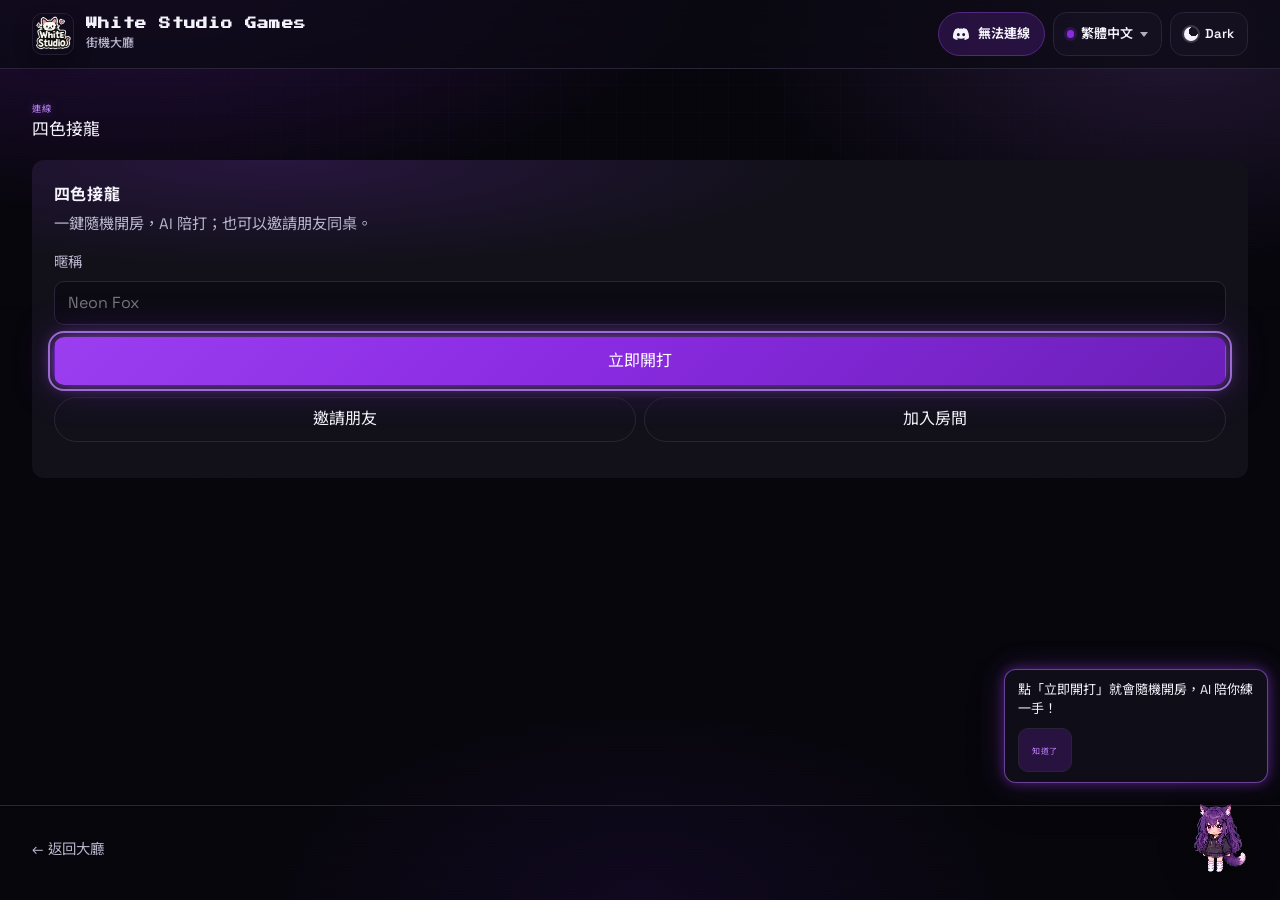
==== games/color-chain/index.html @ e2126a8b "Hide Color Chain table UI until a mode is chosen. Keep the entry screen to lobby controls only so ta" ====
<!DOCTYPE html>
<html lang="zh-Hant">
  <head>
    <meta charset="utf-8" />
    <script>
      (function normalizeHost() {
        try {
          var host = location.hostname;
          if (!host || host.charAt(host.length - 1) !== ".") return;
          var url = new URL(location.href);
          url.hostname = host.replace(/\.+$/, "");
          if (url.hostname) location.replace(url.toString());
        } catch (_) {}
      })();
    </script>
    <meta name="viewport" content="width=device-width, initial-scale=1, viewport-fit=cover" />
    <meta name="color-scheme" content="dark light" />
    <meta name="ws-api-origin" content="https://api.white-studio.org" />
    <meta
      name="description"
      content="Realtime four-color chain card battles. Challenge +4s, call last card, climb the board — White Studio Games."
    />
    <link rel="canonical" href="https://games.white-studio.org/games/color-chain/" />
    <meta property="og:type" content="website" />
    <meta property="og:site_name" content="White Studio Games" />
    <meta property="og:url" content="https://games.white-studio.org/games/color-chain/" />
    <meta property="og:title" content="四色接龍 · Color Chain · White Studio Games" />
    <meta
      property="og:description"
      content="Realtime four-color chain card battles. Challenge +4s, call last card, climb the board."
    />
    <meta property="og:image" content="https://games.white-studio.org/assets/images/og/color-chain.png" />
    <meta property="og:image:width" content="1200" />
    <meta property="og:image:height" content="630" />
    <meta property="og:image:alt" content="四色接龍 · White Studio Games" />
    <meta name="twitter:card" content="summary_large_image" />
    <meta name="twitter:title" content="四色接龍 · Color Chain · White Studio Games" />
    <meta
      name="twitter:description"
      content="Realtime four-color chain card battles. Challenge +4s, call last card, climb the board."
    />
    <meta name="twitter:image" content="https://games.white-studio.org/assets/images/og/color-chain.png" />
    <title data-i18n="meta.title_color_chain">Color Chain · White Studio Games</title>
    <link rel="icon" type="image/png" href="/assets/images/games/color-chain/icon.png" />
    <link rel="apple-touch-icon" href="/assets/images/games/color-chain/icon.png" />
    <script src="/assets/js/theme-boot.js"></script>
    <link rel="stylesheet" href="/assets/css/ws-shared.css?v=20260802f" />
    <link rel="stylesheet" href="/assets/css/games-chrome.css?v=20260802f" />
    <link rel="stylesheet" href="./game.css?v=20260802i" />
  </head>
  <body class="games-page color-chain-page">
    <header class="ws-site-header">
      <div class="ws-site-header__inner">
        <a class="ws-brand" href="/" data-i18n-attr="aria-label:brand.home_aria">
          <img
            class="ws-brand__mark"
            src="/assets/images/white-studio-logo.png"
            alt=""
            aria-hidden="true"
          />
          <span class="ws-brand__text">
            <p class="ws-brand__title" data-i18n="brand.title">White Studio Games</p>
            <p class="ws-brand__sub" data-i18n="brand.sub">Arcade floor</p>
          </span>
        </a>
        <div class="ws-site-header__actions" data-ws-header-actions></div>
      </div>
    </header>

    <main class="ws-container ws-section ws-game-shell arcade-cabinet-shell">
      <div class="arcade-play-bar" aria-live="polite">
        <button type="button" class="ws-button ws-button--ghost" id="back-button" data-i18n="color_chain.back">
          Back to floor
        </button>
        <div class="arcade-play-bar__actions">
          <span class="arcade-hud__stat">
            <span data-i18n="color_chain.score">Score</span>
            <strong id="live-score">0</strong>
          </span>
        </div>
      </div>

      <div class="ws-game-hud arcade-hud arcade-hud__meta">
        <div>
          <p class="ws-card__eyebrow" data-i18n="color_chain.eyebrow">Arcade</p>
          <h1 class="ws-section__title arcade-hud__title" data-i18n="color_chain.title">Color Chain</h1>
        </div>
      </div>

      <section id="cc-lobby" class="cc-lobby">
        <div class="cc-panel" id="cc-setup">
          <h2 data-i18n="color_chain.lobby_title">Play Color Chain</h2>
          <p class="cc-lobby-lede" data-i18n="color_chain.lobby_lede">
            One tap starts a random room with AI. Invite friends anytime.
          </p>
          <div class="cc-form-row">
            <div class="ws-field">
              <label for="player-name" data-i18n="color_chain.nickname">Nickname</label>
              <input
                class="ws-input"
                id="player-name"
                maxlength="24"
                autocomplete="nickname"
                data-i18n-attr="placeholder:color_chain.nickname_ph"
                placeholder="Neon Fox"
              />
            </div>
          </div>
          <div class="cc-cta-stack">
            <button
              type="button"
              class="ws-button ws-button--primary cc-cta-primary"
              id="cc-quick-play"
              data-i18n="color_chain.quick_play"
            >
              Quick play
            </button>
            <div class="cc-cta-row">
              <button type="button" class="ws-button ws-button--ghost" id="cc-invite" data-i18n="color_chain.invite">
                Invite friends
              </button>
              <button type="button" class="ws-button ws-button--ghost" id="cc-show-join" data-i18n="color_chain.show_join">
                Join room
              </button>
            </div>
          </div>

          <div id="cc-secondary" class="cc-secondary" hidden>
            <div id="cc-invite-fields" hidden>
              <p class="cc-secondary-title" data-i18n="color_chain.invite_settings">Invite settings</p>
              <div class="cc-form-row">
                <div class="ws-field">
                  <label for="cc-max-players" data-i18n="color_chain.max_players">Players</label>
                  <select class="ws-input" id="cc-max-players">
                    <option value="2">2</option>
                    <option value="3">3</option>
                    <option value="4">4</option>
                  </select>
                </div>
              </div>
              <label class="cc-check">
                <input type="checkbox" id="cc-fill-bots" />
                <span data-i18n="color_chain.fill_bots">Fill empty seats with AI</span>
              </label>
              <button
                type="button"
                class="ws-button ws-button--primary cc-cta-primary"
                id="cc-invite-create"
                data-i18n="color_chain.invite_create"
              >
                Create room
              </button>
            </div>
            <div id="cc-join-fields" hidden>
              <div class="cc-form-row">
                <div class="ws-field">
                  <label for="cc-code" data-i18n="color_chain.room_code">Room code</label>
                  <input class="ws-input" id="cc-code" maxlength="8" autocomplete="off" placeholder="ABCD12" />
                </div>
                <button type="button" class="ws-button ws-button--primary" id="cc-join" data-i18n="color_chain.join">
                  Join
                </button>
              </div>
            </div>
          </div>
          <p class="ws-status" id="cc-lobby-status"></p>
        </div>

        <div class="cc-panel" id="cc-waiting" hidden>
          <p class="cc-room-label" data-i18n="color_chain.waiting_title">Room</p>
          <p class="cc-room-code-display" id="cc-room-code" aria-live="polite"></p>
          <ul class="cc-seat-list" id="cc-seat-list"></ul>
          <p class="cc-share" id="cc-share"></p>
          <div class="cc-cta-row" id="cc-host-controls">
            <button type="button" class="ws-button ws-button--ghost" id="cc-copy-link" data-i18n="color_chain.copy_link">
              Copy link
            </button>
            <button type="button" class="ws-button ws-button--primary" id="cc-start" data-i18n="color_chain.start">
              Start match
            </button>
          </div>
        </div>
      </section>

      <div class="cc-table" id="cc-table" hidden data-skin="default">
        <div class="cc-table__top">
          <span class="cc-status" id="cc-status" data-i18n="color_chain.status_wait">Waiting…</span>
        </div>
        <div class="cc-opponents" id="cc-opponents"></div>
        <div class="cc-center">
          <div class="cc-pile" id="cc-draw-pile">
            <div class="cc-card cc-card--back"></div>
            <div class="cc-draw-count" id="cc-draw-count">Deck · 0</div>
          </div>
          <div class="cc-discard-wrap">
            <div class="cc-color-ring" id="cc-color-ring"></div>
            <div class="cc-pile" id="cc-discard"></div>
          </div>
        </div>
        <div class="cc-table-msg" id="cc-table-msg"></div>
        <div class="cc-fx-toast" id="cc-fx-toast" aria-live="polite" hidden></div>
        <div class="cc-hand cc-hand--me" id="cc-my-hand"></div>
        <div class="cc-fx-layer" id="cc-fx-layer" aria-hidden="true"></div>
      </div>

      <div class="cc-controls" id="cc-controls" hidden>
        <button type="button" class="ws-button ws-button--ghost" id="cc-draw-btn" data-i18n="color_chain.draw">
          Draw
        </button>
        <button type="button" class="ws-button ws-button--primary" id="cc-last-btn" hidden data-i18n="color_chain.call_last">
          Last card!
        </button>
        <button type="button" class="ws-button ws-button--ghost" id="cc-catch-btn" hidden data-i18n="color_chain.catch">
          Catch miss!
        </button>
        <button type="button" class="ws-button ws-button--primary" id="cc-challenge-btn" hidden data-i18n="color_chain.challenge">
          Challenge +4
        </button>
      </div>

      <section class="snake-result-sheet" id="result-sheet" hidden>
        <h2 data-i18n="color_chain.result_title">Match complete</h2>
        <p id="result-body"></p>
        <form class="score-form" id="score-form">
          <div class="ws-field">
            <label for="player-name-score" data-i18n="color_chain.nickname">Nickname</label>
            <input
              class="ws-input"
              id="player-name-score"
              name="playerName"
              maxlength="24"
              minlength="2"
              required
              autocomplete="nickname"
              data-i18n-attr="placeholder:color_chain.nickname_ph"
              placeholder="Neon Fox"
            />
          </div>
          <button type="submit" class="ws-button ws-button--primary">
            <span data-i18n="color_chain.submit">Submit</span>
            <span id="submit-score-value">0</span>
          </button>
        </form>
        <p class="ws-status" id="board-status" data-i18n="color_chain.loading">Loading…</p>
        <div class="snake-result-sheet__actions">
          <button type="button" class="ws-button ws-button--primary" id="again-button" data-i18n="color_chain.again">
            New room
          </button>
          <button type="button" class="ws-button ws-button--ghost" id="view-board-button" data-i18n="color_chain.view_board">
            View board
          </button>
        </div>
      </section>

      <section class="leaderboard-panel arcade-board" id="cc-leaderboard" aria-labelledby="board-title" hidden>
        <div class="leaderboard-panel__head">
          <h2 id="board-title" data-i18n="color_chain.board_title">High scores</h2>
          <button type="button" class="ws-button ws-button--ghost" id="refresh-board" data-i18n="color_chain.refresh">
            Refresh
          </button>
        </div>
        <div id="leaderboard-root"></div>
      </section>
    </main>

    <div class="cc-modal" id="cc-color-modal" role="dialog" aria-modal="true">
      <div class="cc-modal__card">
        <h3 data-i18n="color_chain.pick_color">Pick a color</h3>
        <div class="cc-color-grid">
          <button type="button" class="cc-swatch" data-color="red" aria-label="red"></button>
          <button type="button" class="cc-swatch" data-color="yellow" aria-label="yellow"></button>
          <button type="button" class="cc-swatch" data-color="green" aria-label="green"></button>
          <button type="button" class="cc-swatch" data-color="blue" aria-label="blue"></button>
        </div>
      </div>
    </div>

    <div class="cc-modal" id="cc-reveal-modal" role="dialog" aria-modal="true">
      <div class="cc-modal__card">
        <h3 data-i18n="color_chain.reveal_title">Hand reveal</h3>
        <div class="cc-reveal-hand" id="cc-reveal-hand"></div>
        <p id="cc-reveal-result"></p>
        <button type="button" class="ws-button ws-button--primary" id="cc-reveal-close" data-i18n="color_chain.reveal_ok">
          Continue
        </button>
      </div>
    </div>

    <footer class="ws-site-footer">
      <div class="ws-container ws-site-footer__inner">
        <a href="/" data-i18n="color_chain.footer_back">← Back to floor</a>
      </div>
    </footer>

    <script src="/assets/js/i18n.js?v=20260802h"></script>
    <script src="/assets/js/games-auth.js"></script>
    <script src="/assets/js/games-api.js"></script>
    <script src="/assets/js/site-chrome.js?v=20260802f"></script>
    <script src="/assets/js/leaderboard-ui.js?v=20260802f"></script>
    <script src="/assets/js/naru-pet.js?v=20260802f"></script>
    <script src="./net.js?v=20260802f"></script>
    <script src="./render.js?v=20260802h"></script>
    <script src="./lobby.js?v=20260802f"></script>
    <script src="./game.js?v=20260802h"></script>
    <script>
      (async function boot() {
        var nick = document.getElementById("player-name");
        var nickScore = document.getElementById("player-name-score");
        await WhiteStudioGames.bootChrome({ nicknameInput: nick });
        if (nick && nickScore) {
          nickScore.value = nick.value;
          nick.addEventListener("change", function () {
            nickScore.value = nick.value;
          });
        }
        WhiteStudioLeaderboard.mountLeaderboard({
          api: WhiteStudioGames.createGamesApi(),
          gameId: "color-chain",
          boardRoot: document.getElementById("leaderboard-root"),
          statusEl: document.getElementById("board-status"),
          form: document.getElementById("score-form"),
          nameInput: nickScore,
          scoreValueEl: document.getElementById("submit-score-value"),
          refreshButton: document.getElementById("refresh-board"),
          limit: 20
        });
        var viewBoard = document.getElementById("view-board-button");
        if (viewBoard) {
          viewBoard.addEventListener("click", function () {
            document.body.classList.remove("is-cc-playing");
            document.getElementById("cc-leaderboard").hidden = false;
            document.getElementById("board-title").scrollIntoView({ behavior: "smooth" });
          });
        }
        if (window.WhiteStudioNaru) {
          WhiteStudioNaru.mount({ tips: false });
        }
        if (window.ColorChainGame && ColorChainGame.startGuide) {
          ColorChainGame.startGuide();
        }
      })();
    </script>
  </body>
</html>
---- assets/css/ws-shared.css ----
/**
 * White Studio shared design tokens + primitives
 * Cross-site CSS for Games (primary consumer). Tools / main site may migrate later.
 *
 * Runtime theme: html[data-theme="dark"|"light"]
 * Prefer --ws-* tokens. Tools-style aliases (--accent, --bg, --panel, --text, --muted, --border)
 * are provided for prompt / legacy compatibility.
 */

@import url("https://fonts.googleapis.com/css2?family=Noto+Sans+TC:wght@400;500;600;700&family=Press+Start+2P&family=Space+Grotesk:wght@400;500;600;700&display=swap");

/* Zpix (最像素) v3.1.11 — CJK pixel fallback for --ws-font-display.
   Source: https://github.com/SolidZORO/zpix-pixel-font
   Personal/education free; commercial product requires paid license. Do not convert/subset. */
@font-face {
  font-family: "Zpix";
  src: url("/assets/fonts/zpix.ttf") format("truetype");
  font-weight: 400;
  font-style: normal;
  font-display: swap;
}

:root,
html[data-theme="dark"] {
  color-scheme: dark;

  --ws-bg-page: #07060c;
  --ws-bg-shell: #100e18;
  --ws-bg-surface: #14121c;
  --ws-bg-surface-raised: #1b1826;
  --ws-bg-surface-muted: rgba(180, 109, 255, 0.06);
  --ws-bg-card: rgba(18, 14, 28, 0.92);
  --ws-bg-card-hover: rgba(28, 20, 42, 0.96);
  --ws-bg-input: rgba(12, 10, 18, 0.9);
  --ws-bg-button: rgba(22, 18, 34, 0.92);
  --ws-bg: var(--ws-bg-page);
  --ws-bg-elev: #12101a;
  --ws-panel: var(--ws-bg-surface);
  --ws-panel-soft: #1a1624;

  --ws-text-primary: #f4f3fb;
  --ws-text-secondary: #e5e7eb;
  --ws-text-muted: #b9b6ce;
  --ws-text-disabled: #7d8490;
  --ws-text-inverse: #ffffff;

  --ws-border-subtle: #2a2438;
  --ws-border-strong: rgba(180, 109, 255, 0.55);
  --ws-border-focus: rgba(207, 178, 255, 0.55);

  --ws-accent: #8a2be2;
  --ws-accent-hover: #9b3ef0;
  --ws-accent-2: #c084ff;
  --ws-accent-soft: rgba(138, 43, 226, 0.2);
  --ws-accent-text: #f0e7ff;

  --ws-neon-glow: 0 0 12px rgba(138, 43, 226, 0.45), 0 0 28px rgba(180, 109, 255, 0.22);
  --ws-neon-glow-strong: 0 0 16px rgba(180, 109, 255, 0.55), 0 0 40px rgba(138, 43, 226, 0.35);

  --ws-success: #3bd28f;
  --ws-danger: #ff6b7a;
  --ws-warning: #f59e0b;

  --ws-shadow-soft: 0 12px 30px rgba(0, 0, 0, 0.28);
  --ws-shadow-sm: 0 8px 18px rgba(0, 0, 0, 0.3);
  --ws-shadow-md: 0 14px 34px rgba(0, 0, 0, 0.38);
  --ws-shadow-card: 0 18px 45px rgba(0, 0, 0, 0.34), var(--ws-neon-glow);
  --ws-shadow-lg: 0 24px 60px rgba(0, 0, 0, 0.5);
  --ws-shadow-button: 0 0 18px rgba(138, 43, 226, 0.42);

  --ws-glass-bg: rgba(12, 10, 20, 0.78);
  --ws-glass-border: rgba(138, 43, 226, 0.28);
  --ws-glass-highlight: rgba(255, 255, 255, 0.08);

  --button-gradient: linear-gradient(135deg, #9b3ef0, #8a2be2 45%, #6b1fb8);
}

html[data-theme="light"] {
  color-scheme: light;

  /* Brighter arcade lightbox — still purple-led, not flat SaaS white */
  --ws-bg-page: #efe8fb;
  --ws-bg-shell: #f7f2ff;
  --ws-bg-surface: #ffffff;
  --ws-bg-surface-raised: #f9f5ff;
  --ws-bg-surface-muted: rgba(124, 58, 237, 0.08);
  --ws-bg-card: rgba(255, 255, 255, 0.94);
  --ws-bg-card-hover: #ffffff;
  --ws-bg-input: #ffffff;
  --ws-bg-button: #ffffff;
  --ws-bg: var(--ws-bg-page);
  --ws-bg-elev: #e8def8;
  --ws-panel: var(--ws-bg-surface);
  --ws-panel-soft: #f3ecff;

  --ws-text-primary: #161827;
  --ws-text-secondary: #3f4254;
  --ws-text-muted: #6f7285;
  --ws-text-disabled: #9ca3af;
  --ws-text-inverse: #ffffff;

  --ws-border-subtle: rgba(91, 33, 182, 0.16);
  --ws-border-strong: rgba(124, 58, 237, 0.42);
  --ws-border-focus: rgba(124, 58, 237, 0.55);

  --ws-accent: #7c3aed;
  --ws-accent-hover: #6d28d9;
  --ws-accent-2: #8b5cf6;
  --ws-accent-soft: rgba(124, 58, 237, 0.12);
  --ws-accent-text: #5b21b6;

  --ws-neon-glow: 0 0 10px rgba(124, 58, 237, 0.22), 0 0 22px rgba(139, 92, 246, 0.12);
  --ws-neon-glow-strong: 0 0 14px rgba(124, 58, 237, 0.35), 0 0 32px rgba(139, 92, 246, 0.2);

  --ws-success: #0f8a53;
  --ws-danger: #c2414f;
  --ws-warning: #c47a00;

  --ws-shadow-soft: 0 12px 30px rgba(17, 24, 39, 0.08);
  --ws-shadow-sm: 0 8px 18px rgba(17, 24, 39, 0.08);
  --ws-shadow-md: 0 14px 34px rgba(17, 24, 39, 0.1);
  --ws-shadow-card: 0 18px 45px rgba(91, 33, 182, 0.12), var(--ws-neon-glow);
  --ws-shadow-lg: 0 24px 60px rgba(17, 24, 39, 0.14);
  --ws-shadow-button: 0 0 16px rgba(124, 58, 237, 0.28);

  --ws-glass-bg: rgba(255, 255, 255, 0.82);
  --ws-glass-border: rgba(124, 58, 237, 0.2);
  --ws-glass-highlight: rgba(255, 255, 255, 0.92);

  --button-gradient: linear-gradient(135deg, #8b5cf6, #7c3aed 50%, #5b21b6);
}

:root {
  /* Tools-compatible aliases */
  --bg: var(--ws-bg-page);
  --bg-elev: var(--ws-bg-elev);
  --panel: var(--ws-panel);
  --panel-soft: var(--ws-panel-soft);
  --text: var(--ws-text-primary);
  --muted: var(--ws-text-muted);
  --border: var(--ws-border-subtle);
  --accent: var(--ws-accent);
  --accent-2: var(--ws-accent-2);
  --ok: var(--ws-success);
  --danger: var(--ws-danger);
  --radius-sm: var(--ws-radius-sm);
  --radius-md: var(--ws-radius-md);
  --radius-lg: var(--ws-radius-lg);
  --shadow-sm: var(--ws-shadow-sm);
  --shadow-md: var(--ws-shadow-md);
  --shadow-lg: var(--ws-shadow-lg);
  --dur-fast: var(--ws-duration-fast);
  --dur-mid: var(--ws-duration-mid);
  --ease-out: var(--ws-ease-out);

  --ws-font-body: "Space Grotesk", "Noto Sans TC", "Noto Sans", ui-sans-serif, system-ui, sans-serif;
  /* Pixel display: Latin → Press Start 2P; CJK titles/HUD → Zpix; body CJK stays Noto via --ws-font-body */
  --ws-font-display: "Press Start 2P", "Zpix", "Noto Sans TC", "Noto Sans", ui-sans-serif, system-ui, sans-serif;
  --ws-content-max: 76rem;
  --ws-nav-height: 4.25rem;
  --ws-touch-min: 2.75rem;
  --ws-control-height: 2.5rem;
  --ws-breakpoint-phone: 640px;
  --ws-breakpoint-tablet: 768px;
  --ws-safe-top: env(safe-area-inset-top, 0px);
  --ws-safe-right: env(safe-area-inset-right, 0px);
  --ws-safe-bottom: env(safe-area-inset-bottom, 0px);
  --ws-safe-left: env(safe-area-inset-left, 0px);

  --ws-space-1: 0.25rem;
  --ws-space-2: 0.5rem;
  --ws-space-3: 0.75rem;
  --ws-space-4: 1rem;
  --ws-space-5: 1.25rem;
  --ws-space-6: 1.5rem;
  --ws-space-8: 2rem;
  --ws-space-10: 2.5rem;
  --ws-space-12: 3rem;
  --ws-page-inline: clamp(1rem, 2.6vw, 1.75rem);
  --ws-section-space: clamp(2.5rem, 6vw, 4.5rem);

  --ws-radius-sm: 10px;
  --ws-radius-md: 14px;
  --ws-radius-lg: 18px;
  --ws-radius-xl: 24px;
  --ws-radius-pill: 999px;

  --ws-text-xs: 0.78rem;
  --ws-text-sm: 0.9rem;
  --ws-text-md: 1rem;
  --ws-text-lg: 1.2rem;
  --ws-text-xl: 1.55rem;
  --ws-text-hero: clamp(2rem, 4.5vw, 3.1rem);

  --ws-duration-fast: 160ms;
  --ws-duration-mid: 260ms;
  --ws-ease-out: cubic-bezier(0.2, 0, 0, 1);
  --ws-transition-standard: color var(--ws-duration-fast) var(--ws-ease-out),
    background-color var(--ws-duration-fast) var(--ws-ease-out),
    border-color var(--ws-duration-fast) var(--ws-ease-out),
    box-shadow var(--ws-duration-mid) var(--ws-ease-out),
    transform var(--ws-duration-mid) var(--ws-ease-out);

  --ws-focus-ring-shadow: 0 0 0 3px var(--ws-border-focus);
  --ws-z-sticky: 60;
  --ws-z-overlay: 110;
  --ws-z-drawer: 140;
  --ws-z-intro: 200;
}

*,
*::before,
*::after {
  box-sizing: border-box;
}

html {
  scroll-behavior: smooth;
  -webkit-text-size-adjust: 100%;
  text-size-adjust: 100%;
}

body {
  margin: 0;
  min-height: 100vh;
  min-height: 100dvh;
  font-family: var(--ws-font-body);
  font-size: var(--ws-text-md);
  line-height: 1.55;
  color: var(--ws-text-primary);
  background:
    radial-gradient(1100px 520px at 10% -8%, rgba(138, 43, 226, 0.28), transparent 55%),
    radial-gradient(900px 480px at 92% 4%, rgba(180, 109, 255, 0.16), transparent 48%),
    radial-gradient(700px 360px at 50% 100%, rgba(91, 33, 182, 0.12), transparent 55%),
    var(--ws-bg-page);
  overflow-x: clip;
}

body[data-menu-open="1"] {
  overflow: hidden;
  touch-action: none;
}

img,
svg,
canvas {
  display: block;
  max-width: 100%;
}

a {
  color: inherit;
  text-decoration: none;
  touch-action: manipulation;
  -webkit-tap-highlight-color: transparent;
}

button,
input,
select,
textarea {
  font: inherit;
  color: inherit;
  touch-action: manipulation;
  -webkit-tap-highlight-color: transparent;
}

:focus-visible {
  outline: none;
  box-shadow: var(--ws-focus-ring-shadow);
}

.visually-hidden {
  position: absolute;
  width: 1px;
  height: 1px;
  padding: 0;
  margin: -1px;
  overflow: hidden;
  clip: rect(0, 0, 0, 0);
  white-space: nowrap;
  border: 0;
}

.ws-container {
  width: min(100% - (var(--ws-page-inline) * 2), var(--ws-content-max));
  margin-inline: auto;
}

.ws-site-header {
  position: sticky;
  top: 0;
  z-index: var(--ws-z-sticky);
  min-height: calc(var(--ws-nav-height) + var(--ws-safe-top));
  display: flex;
  align-items: center;
  padding-top: var(--ws-safe-top);
  border-bottom: 1px solid var(--ws-border-subtle);
  background: color-mix(in srgb, var(--ws-glass-bg) 92%, transparent);
  backdrop-filter: blur(14px);
}

.ws-site-header__inner {
  display: flex;
  align-items: center;
  justify-content: space-between;
  gap: var(--ws-space-4);
  width: min(100% - (var(--ws-page-inline) * 2), var(--ws-content-max));
  margin-inline: auto;
  padding-block: var(--ws-space-3);
  flex-wrap: nowrap;
}

.ws-brand {
  display: inline-flex;
  align-items: center;
  gap: var(--ws-space-3);
  min-width: 0;
  flex: 1 1 auto;
  font-weight: 700;
  letter-spacing: 0.01em;
}

.ws-brand__mark {
  width: 2.625rem;
  height: 2.625rem;
  border-radius: 10px;
  object-fit: cover;
  border: 1px solid color-mix(in srgb, var(--ws-border-subtle) 82%, transparent);
  box-shadow: var(--ws-shadow-sm);
  flex-shrink: 0;
}

.ws-brand__text {
  min-width: 0;
}

.ws-brand__title {
  margin: 0;
  font-family: var(--ws-font-display);
  font-size: 0.72rem;
  line-height: 1.35;
  letter-spacing: 0.02em;
  white-space: nowrap;
  overflow: hidden;
  text-overflow: ellipsis;
}

.ws-brand__sub {
  margin: 0.15rem 0 0;
  font-size: 0.75rem;
  font-weight: 500;
  color: var(--ws-text-muted);
}

.ws-nav {
  display: inline-flex;
  align-items: center;
  gap: 0.35rem;
  flex: 0 1 auto;
}

.ws-nav a {
  padding: 0.45rem 0.8rem;
  border-radius: var(--ws-radius-pill);
  color: var(--ws-text-muted);
  font-weight: 600;
  transition: var(--ws-transition-standard);
  white-space: nowrap;
}

.ws-nav a[aria-current="page"],
.ws-nav a:hover {
  color: var(--ws-text-primary);
  background: var(--ws-accent-soft);
}

.ws-site-header__actions {
  display: inline-flex;
  align-items: center;
  gap: 0.5rem;
  flex-shrink: 0;
}

.ws-site-controls {
  display: inline-flex;
  align-items: center;
  gap: 0.5rem;
}

.ws-i18n-switcher {
  position: relative;
}

.ws-i18n-btn,
.ws-theme-btn,
.ws-menu-btn {
  appearance: none;
  display: inline-flex;
  align-items: center;
  justify-content: center;
  gap: 0.45rem;
  min-height: var(--ws-touch-min);
  min-width: var(--ws-touch-min);
  padding: 0.45rem 0.8rem;
  border: 1px solid var(--ws-border-subtle);
  border-radius: 0.85rem;
  background: color-mix(in srgb, var(--ws-bg-button) 88%, transparent);
  color: var(--ws-text-primary);
  cursor: pointer;
  font: inherit;
  font-size: 0.8125rem;
  font-weight: 600;
  transition: var(--ws-transition-standard);
}

.ws-i18n-btn:hover,
.ws-theme-btn:hover,
.ws-menu-btn:hover {
  border-color: var(--ws-border-strong);
  background: var(--ws-accent-soft);
}

.ws-menu-btn {
  padding: 0;
  flex-direction: column;
  gap: 0.28rem;
}

.ws-menu-btn__bars,
.ws-menu-btn__bars::before,
.ws-menu-btn__bars::after {
  display: block;
  width: 1rem;
  height: 2px;
  border-radius: 999px;
  background: currentColor;
  transition: transform var(--ws-duration-fast) var(--ws-ease-out), opacity var(--ws-duration-fast) var(--ws-ease-out);
}

.ws-menu-btn__bars {
  position: relative;
}

.ws-menu-btn__bars::before,
.ws-menu-btn__bars::after {
  content: "";
  position: absolute;
  left: 0;
}

.ws-menu-btn__bars::before {
  top: -0.32rem;
}

.ws-menu-btn__bars::after {
  top: 0.32rem;
}

body[data-menu-open="1"] .ws-menu-btn__bars {
  background: transparent;
}

body[data-menu-open="1"] .ws-menu-btn__bars::before {
  top: 0;
  transform: rotate(45deg);
}

body[data-menu-open="1"] .ws-menu-btn__bars::after {
  top: 0;
  transform: rotate(-45deg);
}

.ws-i18n-dot {
  width: 0.45rem;
  height: 0.45rem;
  border-radius: 999px;
  background: var(--ws-accent);
  box-shadow: 0 0 0 3px var(--ws-accent-soft);
}

.ws-i18n-arrow {
  width: 0;
  height: 0;
  border-left: 4px solid transparent;
  border-right: 4px solid transparent;
  border-top: 5px solid currentColor;
  opacity: 0.7;
}

.ws-i18n-menu {
  position: absolute;
  right: 0;
  top: calc(100% + 0.4rem);
  z-index: var(--ws-z-overlay);
  min-width: 12rem;
  padding: 0.35rem;
  border: 1px solid var(--ws-border-subtle);
  border-radius: 0.85rem;
  background: var(--ws-bg-shell);
  box-shadow: var(--ws-shadow-md);
}

.ws-i18n-menu button {
  appearance: none;
  display: block;
  width: 100%;
  padding: 0.55rem 0.7rem;
  border: 0;
  border-radius: 0.65rem;
  background: transparent;
  color: var(--ws-text-primary);
  text-align: left;
  font: inherit;
  font-size: 0.875rem;
  cursor: pointer;
}

.ws-i18n-menu button:hover,
.ws-i18n-menu button.active {
  background: var(--ws-accent-soft);
}

.ws-theme-icon {
  display: inline-block;
  width: 0.875rem;
  height: 0.875rem;
  flex: 0 0 auto;
  border-radius: 999px;
  background: currentColor;
  box-shadow: 0 0 0 2px color-mix(in oklab, currentColor 18%, transparent);
}

.ws-theme-btn[data-theme="dark"] .ws-theme-icon {
  background:
    radial-gradient(
      circle at 68% 32%,
      color-mix(in oklab, var(--ws-bg-surface-raised) 92%, #000 8%) 0 34%,
      transparent 36%
    ),
    currentColor;
}

.ws-theme-btn[data-theme="light"] .ws-theme-icon {
  /* Sun: compact disc + 8 rays (cardinal + diagonal) */
  background: radial-gradient(circle, var(--ws-accent) 0 36%, transparent 38%);
  box-shadow:
    0 -0.42rem 0 -0.3rem var(--ws-accent),
    0 0.42rem 0 -0.3rem var(--ws-accent),
    0.42rem 0 0 -0.3rem var(--ws-accent),
    -0.42rem 0 0 -0.3rem var(--ws-accent),
    0.3rem -0.3rem 0 -0.3rem var(--ws-accent),
    -0.3rem 0.3rem 0 -0.3rem var(--ws-accent),
    0.3rem 0.3rem 0 -0.3rem var(--ws-accent),
    -0.3rem -0.3rem 0 -0.3rem var(--ws-accent),
    0 0 0 2px color-mix(in oklab, var(--ws-accent) 18%, transparent);
}

.ws-auth-controls {
  display: inline-flex;
  align-items: center;
  gap: 0.5rem;
  flex-shrink: 0;
}

.ws-auth-login {
  appearance: none;
  display: inline-flex;
  align-items: center;
  justify-content: center;
  gap: 0.5rem;
  min-height: var(--ws-touch-min);
  min-width: var(--ws-touch-min);
  padding: 0 0.85rem;
  border-radius: 999px;
  border: 1px solid color-mix(in srgb, var(--ws-accent) 42%, var(--ws-border-subtle));
  background: color-mix(in srgb, var(--ws-accent) 20%, transparent);
  color: var(--ws-text-primary);
  font: inherit;
  font-size: 0.8125rem;
  font-weight: 700;
  cursor: pointer;
}

/* Author `display` rules must not defeat the HTML hidden attribute. */
.ws-auth-login[hidden],
.ws-auth-user[hidden],
.ws-auth-menu[hidden],
.ws-i18n-menu[hidden] {
  display: none !important;
}

.ws-auth-login:disabled {
  opacity: 0.62;
  cursor: not-allowed;
}

.ws-auth-login svg {
  width: 1.125rem;
  height: 0.875rem;
  flex-shrink: 0;
}

.ws-auth-user {
  position: relative;
}

.ws-auth-user-face {
  appearance: none;
  display: inline-flex;
  align-items: center;
  gap: 0.55rem;
  min-height: var(--ws-touch-min);
  padding: 0.2rem 0.65rem 0.2rem 0.25rem;
  border: 1px solid var(--ws-border-subtle);
  border-radius: 999px;
  background: color-mix(in srgb, var(--ws-bg-button) 88%, transparent);
  color: inherit;
  cursor: pointer;
  font: inherit;
}

.ws-auth-avatar {
  width: 1.75rem;
  height: 1.75rem;
  border-radius: 999px;
  object-fit: cover;
}

.ws-auth-copy {
  display: grid;
  gap: 0.05rem;
  text-align: left;
}

.ws-auth-label {
  font-size: 0.8125rem;
  font-weight: 700;
  line-height: 1.1;
}

.ws-auth-meta {
  font-size: 0.6875rem;
  color: var(--ws-text-muted);
}

.ws-auth-menu {
  position: absolute;
  right: 0;
  top: calc(100% + 0.4rem);
  z-index: var(--ws-z-overlay);
  min-width: 8.5rem;
  padding: 0.35rem;
  border: 1px solid var(--ws-border-subtle);
  border-radius: 0.85rem;
  background: var(--ws-bg-shell);
  box-shadow: var(--ws-shadow-md);
}

.ws-auth-menu-item {
  appearance: none;
  display: block;
  width: 100%;
  padding: 0.55rem 0.7rem;
  border: 0;
  border-radius: 0.65rem;
  background: transparent;
  color: var(--ws-text-primary);
  text-align: left;
  font: inherit;
  font-size: 0.875rem;
  cursor: pointer;
}

.ws-auth-menu-item:hover {
  background: var(--ws-accent-soft);
}

.ws-auth-toast {
  position: fixed;
  left: 50%;
  bottom: calc(1.125rem + var(--ws-safe-bottom));
  z-index: 120;
  transform: translateX(-50%);
  max-width: min(32rem, calc(92vw - var(--ws-safe-left) - var(--ws-safe-right)));
  padding: 0.65rem 0.9rem;
  border-radius: 0.75rem;
  border: 1px solid var(--ws-border-subtle);
  background: color-mix(in srgb, var(--ws-bg-shell) 94%, #000 6%);
  color: var(--ws-text-primary);
  font-size: 0.8125rem;
  font-weight: 600;
  box-shadow: var(--ws-shadow-lg);
}

.ws-auth-toast[data-tone="ok"] {
  border-color: color-mix(in srgb, var(--ws-success) 45%, var(--ws-border-subtle));
}

.ws-auth-toast[data-tone="error"] {
  border-color: color-mix(in srgb, var(--ws-danger) 45%, var(--ws-border-subtle));
}

.ws-button {
  appearance: none;
  display: inline-flex;
  align-items: center;
  justify-content: center;
  gap: var(--ws-space-2);
  min-height: var(--ws-touch-min);
  padding: 0.55rem 1.05rem;
  border: 1px solid transparent;
  border-radius: var(--ws-radius-pill);
  background: var(--ws-bg-button);
  color: var(--ws-text-primary);
  cursor: pointer;
  transition: var(--ws-transition-standard);
}

.ws-button:hover {
  background: var(--ws-bg-card-hover);
}

.ws-button--primary {
  background: var(--button-gradient);
  color: var(--ws-text-inverse);
  box-shadow: var(--ws-shadow-button);
  animation: ws-neon-pulse 2.8s ease-in-out infinite;
}

.ws-button--primary:hover {
  filter: brightness(1.08);
  box-shadow: var(--ws-neon-glow-strong);
}

@keyframes ws-neon-pulse {
  0%,
  100% {
    box-shadow: var(--ws-shadow-button);
  }
  50% {
    box-shadow: var(--ws-neon-glow-strong);
  }
}

@media (prefers-reduced-motion: reduce) {
  .ws-button--primary {
    animation: none;
  }
}

.ws-button--ghost {
  border-color: var(--ws-border-subtle);
  background: transparent;
}

.ws-button--ghost:hover {
  border-color: var(--ws-border-strong);
  background: var(--ws-accent-soft);
}

.ws-card {
  display: flex;
  flex-direction: column;
  gap: var(--ws-space-3);
  padding: var(--ws-space-5);
  border: 1px solid var(--ws-border-subtle);
  border-radius: var(--ws-radius-md);
  background: var(--ws-bg-card);
  box-shadow: var(--ws-shadow-sm);
  transition: var(--ws-transition-standard);
}

.ws-card__eyebrow {
  margin: 0;
  color: var(--ws-accent-2);
  font-family: var(--ws-font-display);
  font-size: 0.58rem;
  font-weight: 400;
  letter-spacing: 0.12em;
  text-transform: uppercase;
  text-shadow: 0 0 10px rgba(180, 109, 255, 0.35);
}

.ws-card__title {
  margin: 0;
  font-family: var(--ws-font-display);
  font-size: 0.85rem;
  font-weight: 400;
  line-height: 1.45;
}

.ws-card__body {
  margin: 0;
  color: var(--ws-text-muted);
  font-size: var(--ws-text-sm);
}

.ws-hero {
  padding-block: var(--ws-section-space) var(--ws-space-8);
}

.ws-hero__title {
  margin: 0 0 var(--ws-space-4);
  font-family: var(--ws-font-display);
  font-size: clamp(1.15rem, 3.2vw, 1.85rem);
  line-height: 1.45;
  letter-spacing: 0.02em;
  text-shadow: var(--ws-neon-glow);
}

.ws-hero__lede {
  margin: 0;
  max-width: 38rem;
  color: var(--ws-text-muted);
  font-size: var(--ws-text-lg);
}

.ws-section {
  padding-block: var(--ws-space-8) var(--ws-section-space);
}

.ws-section__title {
  margin: 0 0 var(--ws-space-2);
  font-family: var(--ws-font-display);
  font-size: clamp(0.85rem, 2vw, 1.05rem);
  line-height: 1.45;
  font-weight: 400;
}

.ws-section__lede {
  margin: 0 0 var(--ws-space-6);
  color: var(--ws-text-muted);
}

.ws-grid-cards {
  display: grid;
  grid-template-columns: repeat(auto-fill, minmax(240px, 1fr));
  gap: var(--ws-space-4);
}

.ws-field {
  display: flex;
  flex-direction: column;
  gap: var(--ws-space-2);
}

.ws-field label {
  font-size: var(--ws-text-sm);
  color: var(--ws-text-muted);
}

.ws-input {
  min-height: var(--ws-touch-min);
  padding: 0.55rem 0.85rem;
  border: 1px solid var(--ws-border-subtle);
  border-radius: var(--ws-radius-sm);
  background: var(--ws-bg-input);
  font-size: 1rem;
  transition: var(--ws-transition-standard);
}

.ws-input:focus-visible {
  border-color: var(--ws-accent);
}

.ws-leaderboard {
  width: 100%;
  border-collapse: collapse;
  font-size: var(--ws-text-sm);
}

.ws-leaderboard th,
.ws-leaderboard td {
  padding: 0.7rem 0.55rem;
  text-align: left;
  border-bottom: 1px solid var(--ws-border-subtle);
}

.ws-leaderboard th {
  color: var(--ws-text-muted);
  font-family: var(--ws-font-display);
  font-size: 0.55rem;
  font-weight: 400;
  letter-spacing: 0.06em;
  text-transform: uppercase;
}

.ws-leaderboard tr:first-child td:first-child {
  color: var(--ws-accent-2);
  font-weight: 700;
  text-shadow: 0 0 8px rgba(180, 109, 255, 0.4);
}

.ws-leaderboard__time {
  color: var(--ws-text-muted);
  white-space: nowrap;
  font-variant-numeric: tabular-nums;
}

.ws-status {
  margin: 0;
  color: var(--ws-text-muted);
  font-size: var(--ws-text-sm);
}

.ws-status--error {
  color: var(--ws-danger);
}

.ws-status--ok {
  color: var(--ws-success);
}

.ws-site-footer {
  margin-top: auto;
  padding: var(--ws-space-8) 0 calc(var(--ws-space-10) + var(--ws-safe-bottom));
  border-top: 1px solid var(--ws-border-subtle);
  color: var(--ws-text-muted);
  font-size: var(--ws-text-sm);
}

.ws-site-footer__inner {
  display: flex;
  flex-wrap: wrap;
  gap: var(--ws-space-4);
  justify-content: space-between;
  align-items: center;
}

.ws-game-shell {
  display: grid;
  gap: var(--ws-space-4);
}

.ws-game-stage {
  position: relative;
  overflow: hidden;
  border: 1px solid var(--ws-border-strong);
  border-radius: var(--ws-radius-sm);
  background: #05040a;
  box-shadow: var(--ws-shadow-md), var(--ws-neon-glow);
  min-height: min(70dvh, 520px);
  overscroll-behavior: none;
}

.ws-game-hud {
  display: flex;
  flex-wrap: wrap;
  gap: var(--ws-space-3);
  align-items: center;
  justify-content: space-between;
}

@media (max-width: 1100px) {
  .ws-auth-login span,
  .ws-theme-label,
  .ws-i18n-label,
  .ws-i18n-arrow,
  .ws-auth-copy {
    display: none;
  }

  .ws-auth-login,
  .ws-theme-btn,
  .ws-i18n-btn,
  .ws-menu-btn {
    width: var(--ws-touch-min);
    min-width: var(--ws-touch-min);
    padding: 0;
  }

  .ws-auth-user-face {
    padding: 0.2rem;
  }

  .ws-brand__sub {
    display: none;
  }
}

@media (max-width: 768px) {
  .ws-desktop-only {
    display: none !important;
  }

  .ws-site-header__actions .ws-site-controls,
  .ws-site-header__actions .ws-auth-user {
    display: none;
  }

  .ws-menu-btn {
    display: inline-flex;
  }
}

@media (min-width: 769px) {
  .ws-mobile-only {
    display: none !important;
  }

  .ws-menu-btn {
    display: none !important;
  }
}

@media (max-width: 760px) {
  .ws-site-header__inner {
    flex-wrap: nowrap;
    gap: var(--ws-space-3);
  }

  .ws-nav--desktop {
    display: none;
  }
}

@media (max-width: 640px) {
  :root {
    --ws-nav-height: 3.85rem;
    --ws-page-inline: 1rem;
    --ws-section-space: 2.25rem;
    --ws-control-height: var(--ws-touch-min);
  }

  .ws-site-header__inner {
    gap: var(--ws-space-3);
  }

  .ws-brand__title {
    font-size: 0.62rem;
  }

  .ws-hero__title {
    font-size: clamp(0.95rem, 4.5vw, 1.35rem);
  }

  .ws-hero__lede {
    font-size: var(--ws-text-md);
  }

  button,
  .ws-button,
  .ws-input,
  .ws-i18n-btn,
  .ws-theme-btn,
  .ws-menu-btn,
  .ws-auth-login {
    min-height: var(--ws-touch-min);
  }
}

/* —— Mobile preferences drawer —— */

.ws-menu-overlay {
  position: fixed;
  inset: 0;
  z-index: calc(var(--ws-z-drawer) - 1);
  background: rgba(0, 0, 0, 0.52);
  opacity: 0;
  visibility: hidden;
  pointer-events: none;
  transition: opacity var(--ws-duration-mid) var(--ws-ease-out), visibility var(--ws-duration-mid) ease;
}

.ws-menu-overlay.is-open {
  opacity: 1;
  visibility: visible;
  pointer-events: auto;
}

.ws-menu-drawer {
  position: fixed;
  inset: 0 0 0 auto;
  z-index: var(--ws-z-drawer);
  width: min(22rem, calc(100vw - 0.65rem));
  height: 100dvh;
  display: grid;
  grid-template-rows: auto minmax(0, 1fr);
  gap: var(--ws-space-4);
  padding:
    calc(1rem + var(--ws-safe-top))
    calc(1rem + var(--ws-safe-right))
    calc(1rem + var(--ws-safe-bottom))
    1rem;
  background:
    linear-gradient(180deg, color-mix(in srgb, var(--ws-bg-shell) 96%, #050505 4%), var(--ws-bg-shell));
  border-left: 1px solid var(--ws-border-subtle);
  box-shadow: -20px 0 40px rgba(0, 0, 0, 0.28);
  transform: translateX(100%);
  visibility: hidden;
  pointer-events: none;
  transition:
    transform 0.28s cubic-bezier(0.22, 1, 0.36, 1),
    visibility 0.28s ease;
}

.ws-menu-drawer.is-open {
  transform: translateX(0);
  visibility: visible;
  pointer-events: auto;
}

.ws-menu-drawer__header {
  display: flex;
  align-items: center;
  justify-content: space-between;
  gap: var(--ws-space-3);
  padding-bottom: var(--ws-space-4);
  border-bottom: 1px solid var(--ws-border-subtle);
}

.ws-menu-drawer__title {
  margin: 0;
  font-family: var(--ws-font-display);
  font-size: 0.68rem;
  line-height: 1.4;
  font-weight: 400;
}

.ws-menu-drawer__close {
  appearance: none;
  display: inline-flex;
  align-items: center;
  justify-content: center;
  min-width: var(--ws-touch-min);
  min-height: var(--ws-touch-min);
  border: 1px solid var(--ws-border-subtle);
  border-radius: 0.85rem;
  background: color-mix(in srgb, var(--ws-bg-button) 88%, transparent);
  color: var(--ws-text-primary);
  cursor: pointer;
  font: inherit;
  font-size: 1.1rem;
  line-height: 1;
}

.ws-menu-drawer__scroll {
  min-height: 0;
  overflow-y: auto;
  overscroll-behavior: contain;
  display: grid;
  gap: var(--ws-space-4);
  -webkit-overflow-scrolling: touch;
}

.ws-menu-drawer__section {
  display: grid;
  gap: var(--ws-space-3);
  padding: 0.85rem;
  border: 1px solid var(--ws-border-subtle);
  border-radius: var(--ws-radius-md);
  background: color-mix(in srgb, var(--ws-bg-surface) 76%, transparent);
}

.ws-menu-drawer__section-title {
  margin: 0;
  font-size: 0.72rem;
  font-weight: 800;
  letter-spacing: 0.12em;
  text-transform: uppercase;
  color: var(--ws-text-muted);
}

.ws-menu-drawer__row {
  display: grid;
  gap: 0.45rem;
}

.ws-menu-drawer__choice,
.ws-menu-drawer__action {
  appearance: none;
  display: flex;
  align-items: center;
  justify-content: space-between;
  gap: 0.75rem;
  width: 100%;
  min-height: var(--ws-touch-min);
  padding: 0.85rem 1rem;
  border: 1px solid var(--ws-border-subtle);
  border-radius: var(--ws-radius-md);
  background: color-mix(in srgb, var(--ws-bg-card) 88%, transparent);
  color: var(--ws-text-primary);
  font: inherit;
  font-weight: 650;
  text-align: left;
  cursor: pointer;
}

.ws-menu-drawer__choice.is-active,
.ws-menu-drawer__choice[aria-checked="true"],
.ws-menu-drawer__choice:hover,
.ws-menu-drawer__action:hover {
  border-color: var(--ws-border-strong);
  background: var(--ws-accent-soft);
}

.ws-menu-drawer__hint {
  margin: 0;
  color: var(--ws-text-muted);
  font-size: var(--ws-text-sm);
}

.ws-leaderboard-cards {
  display: none;
  gap: var(--ws-space-2);
}

.ws-leaderboard-card {
  display: grid;
  grid-template-columns: auto minmax(0, 1fr) auto;
  gap: 0.65rem 0.85rem;
  align-items: center;
  padding: 0.85rem 0.95rem;
  border: 1px solid var(--ws-border-subtle);
  border-radius: var(--ws-radius-sm);
  background: color-mix(in srgb, var(--ws-bg-card) 92%, transparent);
}

.ws-leaderboard-card__rank {
  font-family: var(--ws-font-display);
  font-size: 0.58rem;
  color: var(--ws-accent-2);
}

.ws-leaderboard-card__name {
  min-width: 0;
  overflow: hidden;
  text-overflow: ellipsis;
  white-space: nowrap;
  font-weight: 700;
}

.ws-leaderboard-card__score {
  font-variant-numeric: tabular-nums;
  font-weight: 700;
}

.ws-leaderboard-card__time {
  grid-column: 2 / -1;
  color: var(--ws-text-muted);
  font-size: var(--ws-text-xs);
}

@media (max-width: 640px) {
  .ws-leaderboard {
    display: none;
  }

  .ws-leaderboard-cards {
    display: grid;
  }
}

@media (hover: hover) and (pointer: fine) {
  a.ws-card:hover,
  .ws-card:hover {
    border-color: var(--ws-border-strong);
    background: var(--ws-bg-card-hover);
    box-shadow: var(--ws-shadow-card);
    transform: translateY(-2px);
  }
}

@media (hover: none), (pointer: coarse) {
  a.ws-card:hover,
  .ws-card:hover {
    transform: none;
  }

  a.ws-card:active,
  .ws-card:active {
    border-color: var(--ws-border-strong);
    background: var(--ws-bg-card-hover);
  }
}

@media (prefers-reduced-motion: reduce) {
  html {
    scroll-behavior: auto;
  }

  *,
  *::before,
  *::after {
    animation-duration: 0.01ms !important;
    animation-iteration-count: 1 !important;
    transition-duration: 0.01ms !important;
  }

  .ws-menu-drawer,
  .ws-menu-overlay {
    transition: none;
  }
}
---- assets/css/games-chrome.css ----
/* Games arcade chrome — builds on ws-shared.css
 * Visual direction: White Studio black-purple neon arcade + pixel display.
 * Open floor: Discord optional; guest play/scores stay available.
 */

.games-page {
  display: flex;
  flex-direction: column;
  min-height: 100vh;
  min-height: 100dvh;
  position: relative;
}

.games-page::before {
  content: "";
  pointer-events: none;
  position: fixed;
  inset: 0;
  z-index: 0;
  background-image:
    linear-gradient(rgba(180, 109, 255, 0.035) 1px, transparent 1px),
    linear-gradient(90deg, rgba(180, 109, 255, 0.035) 1px, transparent 1px);
  background-size: 28px 28px;
  mask-image: radial-gradient(ellipse 80% 70% at 50% 20%, #000 20%, transparent 75%);
  opacity: 0.7;
}

.games-page::after {
  content: "";
  pointer-events: none;
  position: fixed;
  inset: 0;
  z-index: 0;
  background: repeating-linear-gradient(
    0deg,
    transparent,
    transparent 2px,
    rgba(0, 0, 0, 0.07) 2px,
    rgba(0, 0, 0, 0.07) 3px
  );
  opacity: 0.35;
}

.games-page > main,
.games-page > footer {
  position: relative;
  z-index: 1;
}

/* Keep the sticky navbar and its popover menus above every arcade layer. */
.games-page > .ws-site-header {
  position: sticky;
  z-index: var(--ws-z-overlay);
}

@media (prefers-reduced-motion: reduce) {
  .games-page::after {
    opacity: 0.15;
  }
}

/* —— Hub arcade intro (full-viewport, auto-dismiss) —— */

html.is-arcade-intro {
  overflow: hidden;
}

.arcade-intro {
  position: fixed;
  inset: 0;
  z-index: var(--ws-z-intro);
  display: grid;
  place-items: center;
  padding: var(--ws-page-inline);
  overflow: hidden;
  cursor: pointer;
  background: var(--ws-bg-page);
  opacity: 1;
  transition: opacity 0.35s var(--ws-ease-out);
}

.arcade-intro[hidden] {
  display: none !important;
}

.arcade-intro.is-leaving {
  opacity: 0;
  pointer-events: none;
}

.arcade-intro__canvas {
  position: absolute;
  inset: 0;
  z-index: 0;
  width: 100%;
  height: 100%;
  display: block;
  touch-action: none;
}

.arcade-intro.is-canvas {
  background: #030208;
}

.arcade-intro.is-canvas .arcade-intro__canvas {
  opacity: 0;
  transform: scale(0.985);
  filter: brightness(0.35);
  transition:
    opacity 0.8s var(--ws-ease-out),
    transform 1.1s var(--ws-ease-out),
    filter 0.9s var(--ws-ease-out);
}

.arcade-intro.is-canvas.is-streaming .arcade-intro__canvas {
  opacity: 1;
  transform: scale(1);
  filter: brightness(1);
}

.arcade-intro__media,
.arcade-intro__media img {
  position: absolute;
  inset: 0;
  width: 100%;
  height: 100%;
}

.arcade-intro.is-canvas .arcade-intro__media {
  display: none !important;
}

.arcade-intro.is-fallback-media .arcade-intro__canvas {
  display: none !important;
}

.arcade-intro__media img {
  object-fit: cover;
  object-position: 72% 48%;
  transform: scale(1.04);
  transition: transform 2.8s var(--ws-ease-out);
}

.arcade-intro.is-ready .arcade-intro__media img {
  transform: scale(1);
}

.arcade-intro__veil {
  position: absolute;
  inset: 0;
  z-index: 1;
  pointer-events: none;
  background:
    radial-gradient(ellipse 70% 55% at 50% 42%, transparent 0%, rgba(7, 6, 12, 0.35) 70%, rgba(7, 6, 12, 0.72) 100%),
    linear-gradient(
      180deg,
      color-mix(in srgb, var(--ws-bg-page) 55%, transparent) 0%,
      transparent 32%,
      color-mix(in srgb, var(--ws-bg-page) 40%, transparent) 72%,
      color-mix(in srgb, var(--ws-bg-page) 78%, transparent) 100%
    );
}

.arcade-intro.is-canvas .arcade-intro__veil {
  background:
    linear-gradient(
      180deg,
      color-mix(in srgb, var(--ws-bg-page) 62%, transparent) 0%,
      color-mix(in srgb, var(--ws-bg-page) 18%, transparent) 18%,
      transparent 32%,
      transparent 62%,
      color-mix(in srgb, var(--ws-bg-page) 35%, transparent) 78%,
      color-mix(in srgb, var(--ws-bg-page) 72%, transparent) 100%
    );
}

html[data-theme="light"] .arcade-intro__veil {
  background:
    radial-gradient(ellipse 70% 55% at 50% 42%, transparent 0%, rgba(239, 232, 251, 0.45) 70%, rgba(239, 232, 251, 0.82) 100%),
    linear-gradient(
      180deg,
      color-mix(in srgb, var(--ws-bg-page) 75%, transparent) 0%,
      transparent 30%,
      color-mix(in srgb, var(--ws-bg-page) 70%, transparent) 100%
    );
}

html[data-theme="light"] .arcade-intro.is-canvas .arcade-intro__veil {
  background: linear-gradient(
    180deg,
    color-mix(in srgb, var(--ws-bg-page) 70%, transparent) 0%,
    color-mix(in srgb, var(--ws-bg-page) 22%, transparent) 20%,
    transparent 36%,
    transparent 64%,
    color-mix(in srgb, var(--ws-bg-page) 58%, transparent) 100%
  );
}

.arcade-intro__panel {
  position: relative;
  z-index: 2;
  display: grid;
  gap: var(--ws-space-4);
  justify-items: center;
  max-width: min(36rem, 100%);
  text-align: center;
  opacity: 0;
  transform: translateY(0.85rem);
  transition:
    opacity 0.55s var(--ws-ease-out),
    transform 0.55s var(--ws-ease-out);
}

.arcade-intro.is-ready .arcade-intro__panel {
  opacity: 1;
  transform: translateY(0);
}

/* Cable scene: brand sits in the upper band so the tube vanishing point stays open. */
.arcade-intro.is-canvas .arcade-intro__panel {
  align-self: stretch;
  justify-self: center;
  width: min(36rem, 100%);
  height: 100%;
  box-sizing: border-box;
  margin-top: 0;
  margin-bottom: 0;
  padding-top: clamp(4.5rem, 16vh, 9rem);
  padding-bottom: clamp(2.5rem, 8vh, 4.5rem);
  gap: var(--ws-space-3);
  opacity: 1;
  transform: none;
  transition: none;
  pointer-events: none;
  display: grid;
  grid-template-rows: auto auto 1fr auto auto;
  align-content: stretch;
  justify-items: center;
}

.arcade-intro.is-canvas .arcade-intro__title {
  font-size: clamp(0.88rem, 3.1vw, 1.4rem);
  letter-spacing: 0.08em;
  color: color-mix(in srgb, var(--ws-text-primary) 88%, var(--ws-accent-2));
  text-shadow:
    0 0 18px color-mix(in srgb, var(--ws-accent-2) 55%, transparent),
    0 0 42px color-mix(in srgb, var(--ws-accent) 40%, transparent);
  opacity: 0;
  transform: scale(0.42) translateY(2.4rem);
  filter: blur(6px);
  transform-origin: 50% 60%;
  mix-blend-mode: screen;
}

.arcade-intro.is-canvas.is-ready .arcade-intro__title {
  animation: arcade-intro-title-emerge 1.55s var(--ws-ease-out) 0.18s both;
}

.arcade-intro.is-canvas .arcade-intro__lede {
  max-width: 22rem;
  font-size: var(--ws-text-sm);
  color: color-mix(in srgb, var(--ws-text-muted) 82%, var(--ws-accent-2));
  opacity: 0;
  transform: translateY(0.6rem);
}

.arcade-intro.is-canvas.is-ready .arcade-intro__lede {
  animation: arcade-intro-copy-fade 0.9s var(--ws-ease-out) 0.85s both;
}

/* 21:9+: preserve the tunnel's open center and keep copy in the short-screen safe area. */
@media (min-aspect-ratio: 21 / 9) and (min-width: 1200px) {
  .arcade-intro.is-canvas .arcade-intro__panel {
    width: min(42rem, 52vw);
    padding-top: clamp(3rem, 10vh, 6rem);
    padding-bottom: clamp(2rem, 6vh, 3.5rem);
  }

  .arcade-intro.is-canvas .arcade-intro__title {
    font-size: clamp(1rem, 1.25vw, 1.5rem);
  }

  .arcade-intro.is-canvas .arcade-intro__lede {
    max-width: 28rem;
  }
}

.arcade-intro.is-canvas .arcade-intro__hint,
.arcade-intro.is-canvas .arcade-intro__pulse {
  opacity: 0;
  align-self: end;
}

.arcade-intro.is-canvas .arcade-intro__hint {
  margin-top: 0;
}

.arcade-intro.is-canvas.is-ready .arcade-intro__hint {
  animation:
    arcade-intro-copy-fade 0.7s var(--ws-ease-out) 1.15s both,
    arcade-intro-datastream 0.85s ease-in-out 1.85s infinite;
}

.arcade-intro.is-canvas.is-ready .arcade-intro__pulse {
  animation:
    arcade-intro-copy-fade 0.7s var(--ws-ease-out) 1.15s both,
    arcade-intro-datastream 0.85s ease-in-out 1.85s infinite;
}

.arcade-intro__title {
  margin: 0;
  font-family: var(--ws-font-display);
  font-size: clamp(0.95rem, 3.4vw, 1.55rem);
  line-height: 1.45;
  font-weight: 400;
  letter-spacing: 0.02em;
  text-shadow: var(--ws-neon-glow);
}

.arcade-intro__lede {
  margin: 0;
  max-width: 28rem;
  color: var(--ws-text-muted);
  font-size: var(--ws-text-md);
  line-height: 1.6;
}

.arcade-intro__hint {
  margin: var(--ws-space-2) 0 0;
  font-family: var(--ws-font-display);
  font-size: 0.52rem;
  letter-spacing: 0.1em;
  text-transform: uppercase;
  color: var(--ws-accent-2);
  opacity: 0.85;
  animation: arcade-intro-datastream 0.85s ease-in-out infinite;
}

.arcade-intro__pulse {
  width: 4.5rem;
  height: 2px;
  margin-top: var(--ws-space-3);
  border-radius: 999px;
  background: linear-gradient(90deg, transparent, var(--ws-accent-2), transparent);
  box-shadow: var(--ws-neon-glow);
  animation: arcade-intro-datastream 0.85s ease-in-out infinite;
}

/* Title emerges from cable depth like a hologram packet. */
@keyframes arcade-intro-title-emerge {
  0% {
    opacity: 0;
    transform: scale(0.38) translateY(2.8rem);
    filter: blur(8px);
    letter-spacing: 0.28em;
  }
  55% {
    opacity: 0.72;
    transform: scale(1.04) translateY(-0.15rem);
    filter: blur(1px);
    letter-spacing: 0.12em;
  }
  100% {
    opacity: 0.85;
    transform: scale(1) translateY(0);
    filter: blur(0);
    letter-spacing: 0.08em;
  }
}

@keyframes arcade-intro-copy-fade {
  from {
    opacity: 0;
    transform: translateY(0.55rem);
  }
  to {
    opacity: 0.88;
    transform: translateY(0);
  }
}

/* Fast data-pulse rhythm aligned with cable current loading. */
@keyframes arcade-intro-datastream {
  0%,
  100% {
    opacity: 0.3;
  }
  40% {
    opacity: 1;
  }
  70% {
    opacity: 0.45;
  }
}

/* Phone: same cable canvas scene, portrait framing + safe-area panel. */
@media (max-width: 768px) {
  .arcade-intro {
    padding:
      max(0.75rem, env(safe-area-inset-top, 0px))
      max(0.75rem, env(safe-area-inset-right, 0px))
      max(0.75rem, env(safe-area-inset-bottom, 0px))
      max(0.75rem, env(safe-area-inset-left, 0px));
  }

  .arcade-intro.is-canvas .arcade-intro__veil {
    background:
      linear-gradient(
        180deg,
        color-mix(in srgb, var(--ws-bg-page) 72%, transparent) 0%,
        color-mix(in srgb, var(--ws-bg-page) 24%, transparent) 14%,
        transparent 28%,
        transparent 58%,
        color-mix(in srgb, var(--ws-bg-page) 42%, transparent) 78%,
        color-mix(in srgb, var(--ws-bg-page) 78%, transparent) 100%
      );
  }

  .arcade-intro.is-canvas .arcade-intro__panel,
  .arcade-intro.is-phone .arcade-intro__panel {
    width: min(22rem, 100%);
    padding-top: clamp(3.25rem, 11svh, 5.5rem);
    padding-bottom: clamp(2.25rem, 7svh, 3.75rem);
    gap: 0.55rem;
  }

  .arcade-intro.is-canvas .arcade-intro__title,
  .arcade-intro.is-phone .arcade-intro__title {
    font-size: clamp(0.78rem, 4.2vw, 1.12rem);
    letter-spacing: 0.07em;
  }

  .arcade-intro.is-canvas .arcade-intro__lede,
  .arcade-intro.is-phone .arcade-intro__lede {
    max-width: 17.5rem;
    font-size: 0.76rem;
    line-height: 1.5;
  }

  .arcade-intro.is-canvas .arcade-intro__hint,
  .arcade-intro.is-phone .arcade-intro__hint {
    font-size: 0.48rem;
  }

  .arcade-intro.is-canvas .arcade-intro__pulse,
  .arcade-intro.is-phone .arcade-intro__pulse {
    width: min(11rem, 52vw);
  }
}

@media (prefers-reduced-motion: reduce) {
  .arcade-intro,
  .arcade-intro__panel,
  .arcade-intro__media img {
    transition: none;
  }

  .arcade-intro__hint,
  .arcade-intro__pulse {
    animation: none;
    opacity: 0.72;
  }

  .arcade-intro.is-canvas .arcade-intro__title,
  .arcade-intro.is-canvas .arcade-intro__lede,
  .arcade-intro.is-canvas .arcade-intro__hint,
  .arcade-intro.is-canvas .arcade-intro__pulse,
  .arcade-intro.is-canvas.is-ready .arcade-intro__title,
  .arcade-intro.is-canvas.is-ready .arcade-intro__lede,
  .arcade-intro.is-canvas.is-ready .arcade-intro__hint,
  .arcade-intro.is-canvas.is-ready .arcade-intro__pulse {
    animation: none;
    opacity: 0.9;
    transform: none;
    filter: none;
    mix-blend-mode: normal;
  }

  .arcade-intro.is-canvas .arcade-intro__canvas {
    opacity: 1;
    transform: none;
    filter: none;
    transition: none;
  }

  .arcade-intro.is-ready .arcade-intro__panel {
    opacity: 1;
    transform: none;
  }

  .arcade-intro.is-ready .arcade-intro__media img {
    transform: none;
  }
}

/* —— Lobby hero (full-bleed art + copy) —— */

.arcade-hero-stage {
  position: relative;
  isolation: isolate;
  min-height: min(88dvh, 52rem);
  display: flex;
  align-items: flex-end;
  overflow: hidden;
  border-bottom: 1px solid var(--ws-border-subtle);
}

.arcade-hero-stage__media,
.arcade-hero-stage__media img {
  position: absolute;
  inset: 0;
  width: 100%;
  height: 100%;
}

.arcade-hero-stage__media img {
  object-fit: cover;
  object-position: 72% 48%;
}

.arcade-hero-stage__veil {
  position: absolute;
  inset: 0;
  z-index: 1;
  pointer-events: none;
  background:
    linear-gradient(
      90deg,
      color-mix(in srgb, var(--ws-bg-page) 88%, transparent) 0%,
      color-mix(in srgb, var(--ws-bg-page) 72%, transparent) 34%,
      color-mix(in srgb, var(--ws-bg-page) 28%, transparent) 58%,
      transparent 78%
    ),
    linear-gradient(
      180deg,
      color-mix(in srgb, var(--ws-bg-page) 55%, transparent) 0%,
      transparent 22%,
      color-mix(in srgb, var(--ws-bg-page) 70%, transparent) 100%
    );
}

html[data-theme="light"] .arcade-hero-stage__veil {
  background:
    linear-gradient(
      90deg,
      color-mix(in srgb, var(--ws-bg-page) 92%, transparent) 0%,
      color-mix(in srgb, var(--ws-bg-page) 78%, transparent) 40%,
      color-mix(in srgb, #efe8fb 35%, transparent) 70%,
      transparent 88%
    ),
    linear-gradient(
      180deg,
      color-mix(in srgb, var(--ws-bg-page) 50%, transparent) 0%,
      transparent 30%,
      color-mix(in srgb, var(--ws-bg-page) 75%, transparent) 100%
    );
}

.arcade-hero-stage .arcade-hero {
  position: relative;
  z-index: 2;
  width: 100%;
  max-width: min(100% - (var(--ws-page-inline) * 2), 34rem);
  margin-inline: var(--ws-page-inline) auto;
  margin-right: auto;
  padding-block: clamp(4.5rem, 12vh, 7rem) clamp(2.5rem, 6vh, 4rem);
  padding-inline: 0;
}

.arcade-hero {
  padding-block: clamp(3rem, 10vh, 5.5rem) var(--ws-space-8);
}

.arcade-hero__eyebrow {
  margin: 0 0 var(--ws-space-3);
  font-family: var(--ws-font-display);
  font-size: 0.62rem;
  line-height: 1.5;
  letter-spacing: 0.14em;
  text-transform: uppercase;
  color: var(--ws-accent-2);
  text-shadow: 0 0 12px rgba(180, 109, 255, 0.45);
  animation: arcade-glow-text 3s ease-in-out infinite;
}

.arcade-hero__cta {
  margin-top: var(--ws-space-6);
  font-family: var(--ws-font-display);
  font-size: 0.62rem;
  letter-spacing: 0.06em;
  border-radius: var(--ws-radius-sm);
}

@keyframes arcade-glow-text {
  0%,
  100% {
    text-shadow: 0 0 8px rgba(180, 109, 255, 0.3);
    opacity: 1;
  }
  50% {
    text-shadow: 0 0 16px rgba(180, 109, 255, 0.65), 0 0 28px rgba(138, 43, 226, 0.35);
    opacity: 0.92;
  }
}

@media (prefers-reduced-motion: reduce) {
  .arcade-hero__eyebrow {
    animation: none;
  }
}

@media (max-width: 768px) {
  .arcade-hero-stage {
    min-height: min(78svh, 40rem);
    align-items: flex-start;
  }

  .arcade-hero-stage__media img {
    object-position: 50% 62%;
  }

  .arcade-hero-stage__veil {
    background:
      linear-gradient(
        180deg,
        color-mix(in srgb, var(--ws-bg-page) 82%, transparent) 0%,
        color-mix(in srgb, var(--ws-bg-page) 48%, transparent) 26%,
        transparent 46%,
        color-mix(in srgb, var(--ws-bg-page) 58%, transparent) 76%,
        color-mix(in srgb, var(--ws-bg-page) 92%, transparent) 100%
      );
  }

  .arcade-hero-stage .arcade-hero {
    max-width: min(100% - (var(--ws-page-inline) * 2), 40rem);
    margin-inline: auto;
    padding-block: clamp(1.25rem, 4svh, 2.25rem) clamp(1.5rem, 6svh, 2.75rem);
  }

  .arcade-hero__cta {
    width: 100%;
    max-width: 18rem;
  }

  .arcade-cabinets {
    grid-template-columns: 1fr;
  }
}

/* —— Cabinet cards —— */

.arcade-cabinets {
  grid-template-columns: repeat(auto-fill, minmax(260px, 1fr));
}

.arcade-cabinet {
  border-radius: var(--ws-radius-sm);
  border-color: var(--ws-border-strong);
  background:
    linear-gradient(180deg, rgba(138, 43, 226, 0.12), transparent 38%),
    var(--ws-bg-card);
  box-shadow: var(--ws-shadow-sm), inset 0 0 0 1px rgba(180, 109, 255, 0.08);
  position: relative;
  overflow: hidden;
}

.arcade-cabinet::before {
  content: "";
  position: absolute;
  inset: 0 0 auto;
  height: 3px;
  background: linear-gradient(90deg, transparent, var(--ws-accent-2), transparent);
  opacity: 0.75;
}

.arcade-cabinet__art {
  width: min(58%, 9.5rem);
  height: auto;
  margin: 0 auto var(--ws-space-2);
  filter: drop-shadow(0 0 14px rgba(138, 43, 226, 0.45));
  image-rendering: auto;
}

a.arcade-cabinet:hover,
.arcade-cabinet:hover {
  border-color: var(--ws-border-strong);
}

@media (hover: hover) and (pointer: fine) {
  a.arcade-cabinet:hover,
  .arcade-cabinet:hover {
    border-color: var(--ws-accent-2);
    box-shadow: var(--ws-neon-glow-strong), var(--ws-shadow-card);
    transform: translateY(-3px);
  }

  a.arcade-cabinet:hover .arcade-cabinet__art {
    filter: drop-shadow(0 0 22px rgba(180, 109, 255, 0.65));
  }
}

@media (hover: none), (pointer: coarse) {
  a.arcade-cabinet:active {
    border-color: var(--ws-accent-2);
    box-shadow: var(--ws-neon-glow-strong), var(--ws-shadow-card);
  }
}

.arcade-cabinet__play {
  pointer-events: none;
  min-height: 2.1rem;
  padding: 0.4rem 0.85rem;
  font-family: var(--ws-font-display);
  font-size: 0.55rem;
  letter-spacing: 0.08em;
  border-radius: var(--ws-radius-sm);
  animation: none;
}

.game-card__meta {
  margin-top: auto;
  display: flex;
  justify-content: space-between;
  align-items: center;
  gap: var(--ws-space-3);
  padding-top: var(--ws-space-2);
  color: var(--ws-text-muted);
  font-size: var(--ws-text-xs);
}

.arcade-footer__copy {
  display: grid;
  gap: var(--ws-space-2);
}

.arcade-footer__about {
  margin: 0;
  max-width: 28rem;
  opacity: 0.85;
}

/* —— Demo cabinet shell —— */

.arcade-cabinet-shell {
  gap: var(--ws-space-5);
}

.arcade-hud__title {
  margin: 0;
}

.arcade-hud__stats {
  display: inline-flex;
  flex-wrap: wrap;
  gap: var(--ws-space-3);
}

.arcade-hud__stat {
  display: inline-flex;
  align-items: baseline;
  gap: var(--ws-space-2);
  padding: 0.45rem 0.75rem;
  border: 1px solid var(--ws-border-strong);
  border-radius: var(--ws-radius-sm);
  background: var(--ws-bg-surface);
  box-shadow: inset 0 0 12px rgba(138, 43, 226, 0.12);
  font-family: var(--ws-font-display);
  font-size: 0.55rem;
  letter-spacing: 0.04em;
  color: var(--ws-text-muted);
}

.arcade-hud__stat strong {
  color: var(--ws-accent-2);
  font-size: 0.7rem;
  font-weight: 400;
  text-shadow: 0 0 10px rgba(180, 109, 255, 0.4);
}

.arcade-stage {
  border-radius: 4px;
}

.arcade-stage::after {
  content: "";
  pointer-events: none;
  position: absolute;
  inset: 0;
  z-index: 2;
  background: repeating-linear-gradient(
    0deg,
    transparent,
    transparent 2px,
    rgba(0, 0, 0, 0.08) 2px,
    rgba(0, 0, 0, 0.08) 3px
  );
  opacity: 0.4;
}

.leaderboard-panel,
.arcade-board {
  padding: var(--ws-space-5);
  border: 1px solid var(--ws-border-strong);
  border-radius: var(--ws-radius-sm);
  background:
    linear-gradient(180deg, rgba(138, 43, 226, 0.08), transparent 30%),
    var(--ws-bg-surface);
  box-shadow: var(--ws-neon-glow);
}

.leaderboard-panel__head {
  display: flex;
  flex-wrap: wrap;
  gap: var(--ws-space-3);
  align-items: center;
  justify-content: space-between;
  margin-bottom: var(--ws-space-4);
}

.leaderboard-panel__head h2 {
  margin: 0;
  font-family: var(--ws-font-display);
  font-size: 0.75rem;
  line-height: 1.45;
  font-weight: 400;
}

#leaderboard-root {
  overflow-x: auto;
  -webkit-overflow-scrolling: touch;
}

.score-form {
  display: grid;
  gap: var(--ws-space-3);
  grid-template-columns: minmax(0, 1fr) auto;
  align-items: end;
  margin-bottom: var(--ws-space-4);
}

.score-form .ws-button--primary {
  font-family: var(--ws-font-display);
  font-size: 0.55rem;
  letter-spacing: 0.04em;
  border-radius: var(--ws-radius-sm);
}

@media (max-width: 640px) {
  .score-form {
    grid-template-columns: 1fr;
  }
}

.snake-canvas {
  width: 100%;
  height: min(58dvh, 520px);
  touch-action: none;
  image-rendering: pixelated;
  overscroll-behavior: none;
}

.snake-overlay {
  position: absolute;
  inset: 0;
  z-index: 3;
  display: grid;
  place-items: center;
  padding: var(--ws-space-6);
  background: rgba(5, 4, 12, 0.72);
  text-align: center;
}

.snake-overlay[hidden] {
  display: none !important;
}

.snake-overlay__card,
.arcade-overlay-card {
  max-width: 22rem;
  width: min(100%, 22rem);
  padding: var(--ws-space-6);
  border: 1px solid var(--ws-border-strong);
  border-radius: var(--ws-radius-sm);
  background: var(--ws-bg-card);
  box-shadow: var(--ws-neon-glow-strong), var(--ws-shadow-lg);
}

.arcade-overlay-card h2 {
  margin: 0 0 var(--ws-space-3);
  font-family: var(--ws-font-display);
  font-size: 0.85rem;
  line-height: 1.45;
  font-weight: 400;
  color: var(--ws-accent-2);
  text-shadow: 0 0 12px rgba(180, 109, 255, 0.45);
}

.arcade-overlay-card p {
  margin: 0 0 var(--ws-space-5);
  color: var(--ws-text-muted);
}

.arcade-overlay-card .ws-button--primary {
  font-family: var(--ws-font-display);
  font-size: 0.58rem;
  letter-spacing: 0.08em;
  border-radius: var(--ws-radius-sm);
}

.arcade-overlay-card__actions {
  display: grid;
  gap: var(--ws-space-3);
}

.arcade-overlay-card__actions .ws-button {
  width: 100%;
}

/* —— Immersive play shell —— */

.snake-page.is-playing .ws-site-header,
.snake-page.is-playing .ws-site-footer,
.snake-page.is-playing .leaderboard-panel,
.snake-page.is-playing .arcade-hud__meta {
  display: none !important;
}

.snake-page.is-playing {
  background: #05040a;
}

.snake-page.is-playing main {
  width: 100%;
  max-width: none;
  margin: 0;
  padding:
    calc(0.65rem + var(--ws-safe-top))
    max(0.75rem, var(--ws-safe-right))
    calc(0.75rem + var(--ws-safe-bottom))
    max(0.75rem, var(--ws-safe-left));
  min-height: 100dvh;
  gap: 0.65rem;
}

.snake-page.is-playing .ws-game-stage {
  min-height: 0;
  flex: 1 1 auto;
  border-radius: 8px;
}

.snake-page.is-playing .snake-canvas {
  height: 100%;
  min-height: min(52dvh, 480px);
}

.arcade-play-bar {
  display: none;
  align-items: center;
  justify-content: space-between;
  gap: var(--ws-space-3);
}

.snake-page.is-playing .arcade-play-bar {
  display: flex;
}

.arcade-play-bar__actions {
  display: inline-flex;
  gap: 0.45rem;
}

.arcade-play-bar .ws-button {
  min-width: var(--ws-touch-min);
  padding-inline: 0.85rem;
  font-family: var(--ws-font-display);
  font-size: 0.5rem;
  letter-spacing: 0.05em;
  border-radius: var(--ws-radius-sm);
}

.snake-touch-pad {
  display: none;
  grid-template-columns: repeat(3, minmax(var(--ws-touch-min), 1fr));
  grid-template-rows: repeat(3, minmax(var(--ws-touch-min), 1fr));
  gap: 0.45rem;
  width: min(100%, 14rem);
  margin: 0.35rem auto 0;
  user-select: none;
  -webkit-user-select: none;
}

.snake-page.is-playing .snake-touch-pad {
  display: grid;
}

.snake-touch-pad__btn {
  appearance: none;
  display: inline-flex;
  align-items: center;
  justify-content: center;
  min-width: var(--ws-touch-min);
  min-height: var(--ws-touch-min);
  border: 1px solid var(--ws-border-strong);
  border-radius: 0.85rem;
  background: color-mix(in srgb, var(--ws-bg-surface) 88%, var(--ws-accent) 12%);
  color: var(--ws-accent-2);
  font-family: var(--ws-font-display);
  font-size: 0.72rem;
  cursor: pointer;
  box-shadow: inset 0 0 12px rgba(138, 43, 226, 0.12);
}

.snake-touch-pad__btn:active,
.snake-touch-pad__btn.is-pressed {
  background: var(--ws-accent-soft);
  box-shadow: var(--ws-neon-glow);
  transform: scale(0.96);
}

.snake-touch-pad__btn[data-dir="up"] { grid-column: 2; grid-row: 1; }
.snake-touch-pad__btn[data-dir="left"] { grid-column: 1; grid-row: 2; }
.snake-touch-pad__btn[data-dir="right"] { grid-column: 3; grid-row: 2; }
.snake-touch-pad__btn[data-dir="down"] { grid-column: 2; grid-row: 3; }

.snake-result-sheet {
  display: none;
}

.snake-result-sheet[hidden] {
  display: none !important;
}

.snake-page.is-result .snake-result-sheet:not([hidden]) {
  display: grid;
  gap: var(--ws-space-4);
  margin-top: var(--ws-space-4);
  padding: var(--ws-space-5);
  border: 1px solid var(--ws-border-strong);
  border-radius: var(--ws-radius-sm);
  background:
    linear-gradient(180deg, rgba(138, 43, 226, 0.1), transparent 34%),
    var(--ws-bg-surface);
  box-shadow: var(--ws-neon-glow);
}

.snake-result-sheet__actions {
  display: grid;
  gap: var(--ws-space-3);
}

.snake-result-sheet__actions .ws-button {
  width: 100%;
}

@media (min-width: 769px) {
  .snake-touch-pad {
    display: none !important;
  }
}

/* —— Naru desk pet —— */

.naru-pet {
  position: fixed;
  right: max(0.75rem, var(--ws-safe-right));
  bottom: max(0.75rem, var(--ws-safe-bottom));
  z-index: 80;
  display: grid;
  justify-items: end;
  gap: 0.55rem;
  pointer-events: none;
  opacity: 0;
  transform: translateY(12px);
  transition:
    opacity 0.35s var(--ws-ease-out),
    transform 0.35s var(--ws-ease-out);
}

.naru-pet.is-visible {
  opacity: 1;
  transform: translateY(0);
}

.naru-pet__sprite,
.naru-pet__dismiss,
.naru-pet__bubble {
  pointer-events: auto;
}

.naru-pet__sprite {
  width: 96px;
  height: 96px;
  padding: 0;
  border: 0;
  border-radius: 12px;
  background-color: transparent;
  background-repeat: no-repeat;
  image-rendering: pixelated;
  image-rendering: crisp-edges;
  cursor: pointer;
  filter: drop-shadow(0 8px 18px rgba(0, 0, 0, 0.45));
}

.naru-pet__sprite:focus-visible {
  outline: none;
  box-shadow: var(--ws-focus-ring-shadow);
}

.naru-pet__bubble {
  max-width: min(16.5rem, calc(100vw - 2rem - var(--ws-safe-left) - var(--ws-safe-right)));
  padding: 0.7rem 0.8rem 0.65rem;
  border: 1px solid var(--ws-border-strong);
  border-radius: 12px;
  background: color-mix(in srgb, var(--ws-bg-shell) 94%, #000 6%);
  box-shadow: var(--ws-neon-glow), var(--ws-shadow-md);
  color: var(--ws-text-primary);
}

.naru-pet__bubble[hidden] {
  display: none !important;
}

.naru-pet__text {
  margin: 0 0 0.55rem;
  font-size: 0.8125rem;
  line-height: 1.45;
}

.naru-pet__dismiss {
  appearance: none;
  display: inline-flex;
  align-items: center;
  justify-content: center;
  min-height: var(--ws-touch-min);
  padding: 0.25rem 0.85rem;
  border: 1px solid var(--ws-border-subtle);
  border-radius: var(--ws-radius-sm);
  background: var(--ws-accent-soft);
  color: var(--ws-accent-2);
  font-family: var(--ws-font-display);
  font-size: 0.5rem;
  letter-spacing: 0.06em;
  cursor: pointer;
}

.naru-pet__dismiss:hover {
  border-color: var(--ws-border-strong);
}

.naru-target-glow {
  outline: 2px solid color-mix(in srgb, var(--ws-accent-2) 75%, transparent);
  outline-offset: 4px;
  box-shadow: var(--ws-neon-glow-strong);
  border-radius: var(--ws-radius-sm);
  transition: box-shadow 0.25s var(--ws-ease-out), outline-color 0.25s var(--ws-ease-out);
}

@media (max-width: 640px) {
  .naru-pet {
    right: max(0.5rem, var(--ws-safe-right));
    bottom: max(0.5rem, var(--ws-safe-bottom));
  }

  .naru-pet__sprite {
    width: 80px;
    height: 80px;
    transform-origin: bottom right;
  }

  .snake-page.is-playing .naru-pet {
    display: none;
  }
}

@media (prefers-reduced-motion: reduce) {
  .naru-pet {
    transition: none;
  }
}
---- games/color-chain/game.css ----
/* Color Chain — table + cards (chrome uses ws-shared tokens) */

.color-chain-page [hidden] {
  display: none !important;
}

.color-chain-page .cc-lobby {
  display: grid;
  gap: 1.25rem;
  margin-bottom: 1.5rem;
}

.color-chain-page .cc-panel {
  padding: 1.25rem 1.35rem;
  border: 1px solid color-mix(in srgb, var(--ws-border) 80%, transparent);
  border-radius: var(--ws-radius, 12px);
  background:
    radial-gradient(ellipse 80% 60% at 20% 0%, color-mix(in srgb, var(--ws-accent) 18%, transparent), transparent 55%),
    color-mix(in srgb, var(--ws-panel, #14121c) 92%, #000);
}

.color-chain-page .cc-panel h2 {
  font-family: var(--ws-font-display);
  font-size: clamp(0.85rem, 2.2vw, 1rem);
  margin: 0 0 0.5rem;
  letter-spacing: 0.04em;
}

.color-chain-page .cc-lobby-lede {
  margin: 0 0 1rem;
  font-size: 0.95rem;
  line-height: 1.45;
  color: var(--ws-text-muted, rgba(255, 255, 255, 0.72));
}

.color-chain-page .cc-cta-stack {
  display: grid;
  gap: 0.75rem;
  margin: 0.25rem 0 1rem;
}

.color-chain-page .cc-cta-primary {
  width: 100%;
  min-height: 48px;
  font-size: 1rem;
}

.color-chain-page .cc-cta-row {
  display: flex;
  flex-wrap: wrap;
  gap: 0.55rem;
}

.color-chain-page .cc-cta-row .ws-button {
  flex: 1 1 140px;
  min-height: 44px;
}

.color-chain-page .cc-secondary {
  margin-top: 0.5rem;
  padding-top: 0.85rem;
  border-top: 1px solid color-mix(in srgb, var(--ws-border) 70%, transparent);
}

.color-chain-page .cc-check {
  display: flex;
  gap: 0.5rem;
  align-items: center;
  margin-bottom: 0.85rem;
  font-size: 0.9rem;
}

.color-chain-page .cc-room-label {
  margin: 0;
  font-size: 0.72rem;
  letter-spacing: 0.12em;
  text-transform: uppercase;
  color: var(--ws-text-muted, rgba(255, 255, 255, 0.55));
}

.color-chain-page .cc-room-code-display {
  margin: 0.35rem 0 0.85rem;
  font-family: var(--ws-font-display);
  font-size: clamp(1.6rem, 6vw, 2.4rem);
  letter-spacing: 0.18em;
  color: var(--ws-cyan, #62e7ff);
  text-align: center;
}

.color-chain-page .cc-form-row {
  display: flex;
  flex-wrap: wrap;
  gap: 0.75rem;
  align-items: end;
  margin-bottom: 0.75rem;
}

.color-chain-page .cc-form-row .ws-field {
  flex: 1 1 140px;
  min-width: 120px;
}

.color-chain-page .cc-seat-list {
  margin: 0.5rem 0 1rem;
  padding-left: 1.2rem;
  color: var(--ws-text-muted, rgba(255, 255, 255, 0.7));
}

.color-chain-page .cc-share {
  font-size: 0.85rem;
  word-break: break-all;
  color: var(--ws-accent-bright, #c084ff);
  margin-bottom: 0.85rem;
}

/* Immersive play: hide lobby chrome weight */
.color-chain-page.is-cc-playing .ws-game-hud,
.color-chain-page.is-cc-playing #cc-lobby,
.color-chain-page.is-cc-playing #cc-leaderboard,
.color-chain-page.is-cc-playing .ws-site-footer {
  display: none !important;
}

.color-chain-page.is-cc-playing .ws-game-shell {
  padding-bottom: calc(5.5rem + env(safe-area-inset-bottom, 0px));
}

.color-chain-page.is-cc-playing .cc-table {
  min-height: min(70vh, 640px);
  flex: 1;
}

.color-chain-page.is-cc-playing .arcade-play-bar {
  display: flex;
}

.color-chain-page .cc-secondary-title {
  margin: 0 0 0.65rem;
  font-family: var(--ws-font-display);
  font-size: 0.72rem;
  letter-spacing: 0.08em;
}

.color-chain-page .cc-table {
  --cc-felt: #100e18;
  display: flex;
  flex-direction: column;
  gap: 0.85rem;
  padding: 1rem 0.75rem 1.15rem;
  border-radius: 18px;
  border: 1px solid color-mix(in srgb, var(--ws-accent) 35%, transparent);
  background:
    radial-gradient(ellipse 70% 50% at 50% 45%, color-mix(in srgb, var(--ws-accent) 14%, transparent), transparent 70%),
    repeating-linear-gradient(
      135deg,
      rgba(255, 255, 255, 0.02) 0 2px,
      transparent 2px 6px
    ),
    linear-gradient(165deg, #161322, var(--cc-felt) 70%);
  box-shadow: 0 0 40px color-mix(in srgb, var(--ws-accent) 18%, transparent);
  min-height: 420px;
  position: relative;
  overflow: hidden;
}

.color-chain-page .cc-fx-layer {
  position: absolute;
  inset: 0;
  pointer-events: none;
  z-index: 8;
}

.color-chain-page .cc-fx-toast {
  position: absolute;
  left: 50%;
  top: 42%;
  transform: translate(-50%, -20%) scale(0.96);
  z-index: 9;
  padding: 0.45rem 0.85rem;
  border-radius: 999px;
  border: 1px solid color-mix(in srgb, var(--ws-cyan, #62e7ff) 45%, transparent);
  background: color-mix(in srgb, #100e18 88%, var(--ws-accent));
  color: var(--ws-cyan, #62e7ff);
  font-family: var(--ws-font-display);
  font-size: 0.68rem;
  letter-spacing: 0.04em;
  opacity: 0;
  pointer-events: none;
  transition: opacity 0.2s ease, transform 0.2s ease;
  white-space: nowrap;
  max-width: 90%;
  overflow: hidden;
  text-overflow: ellipsis;
}
.color-chain-page .cc-fx-toast.is-show {
  opacity: 1;
  transform: translate(-50%, -50%) scale(1);
}

.color-chain-page .cc-card--drawn {
  animation: cc-draw-in 0.45s ease-out;
}
.color-chain-page .cc-card--land {
  animation: cc-land 0.4s ease-out;
}
.color-chain-page .cc-card--fly {
  position: absolute;
  z-index: 10;
  transition: left 0.35s cubic-bezier(0.2, 0.8, 0.2, 1), top 0.35s cubic-bezier(0.2, 0.8, 0.2, 1),
    transform 0.35s ease, opacity 0.35s ease;
  transform: scale(1.05) rotate(-6deg);
  box-shadow: 0 8px 24px rgba(0, 0, 0, 0.45);
}
.color-chain-page .cc-card--fly.is-flying {
  transform: scale(1) rotate(0deg);
  opacity: 0.92;
}

.color-chain-page .cc-opp--drew .cc-opp__label {
  color: var(--ws-cyan, #62e7ff);
}
.color-chain-page .cc-opp--played {
  outline: 1px solid color-mix(in srgb, var(--ws-accent-bright, #c084ff) 70%, transparent);
  border-radius: 10px;
  padding: 0.25rem 0.4rem;
  animation: cc-opp-play 0.55s ease;
}
.color-chain-page .cc-opp__badge {
  display: inline-block;
  margin-left: 0.35rem;
  padding: 0.05rem 0.35rem;
  border-radius: 999px;
  background: color-mix(in srgb, var(--ws-cyan, #62e7ff) 22%, transparent);
  animation: cc-badge-pop 0.5s ease;
}

@keyframes cc-draw-in {
  from {
    opacity: 0;
    transform: translateY(-18px) scale(0.88);
  }
  to {
    opacity: 1;
    transform: translateY(0) scale(1);
  }
}
@keyframes cc-land {
  0% {
    transform: scale(1.18) rotate(-4deg);
  }
  60% {
    transform: scale(0.96) rotate(1deg);
  }
  100% {
    transform: scale(1) rotate(0);
  }
}
@keyframes cc-badge-pop {
  0% {
    transform: scale(0.6);
    opacity: 0;
  }
  40% {
    transform: scale(1.15);
    opacity: 1;
  }
  100% {
    transform: scale(1);
  }
}
@keyframes cc-opp-play {
  0% {
    transform: translateY(0) scale(1);
  }
  35% {
    transform: translateY(-4px) scale(1.04);
  }
  100% {
    transform: translateY(0) scale(1);
  }
}

.color-chain-page .cc-table__top {
  display: flex;
  justify-content: space-between;
  align-items: center;
  gap: 0.75rem;
}

.color-chain-page .cc-status {
  font-family: var(--ws-font-display);
  font-size: 0.65rem;
  letter-spacing: 0.06em;
  padding: 0.35rem 0.7rem;
  border-radius: 999px;
  border: 1px solid color-mix(in srgb, var(--ws-cyan, #62e7ff) 40%, transparent);
  color: var(--ws-cyan, #62e7ff);
}

.color-chain-page .cc-opponents {
  display: flex;
  flex-wrap: wrap;
  justify-content: center;
  gap: 1rem;
  min-height: 88px;
}

.color-chain-page .cc-opp {
  text-align: center;
  opacity: 0.92;
}
.color-chain-page .cc-opp--turn {
  outline: 1px solid color-mix(in srgb, var(--ws-cyan, #62e7ff) 55%, transparent);
  border-radius: 10px;
  padding: 0.25rem 0.4rem;
}
.color-chain-page .cc-opp--away {
  opacity: 0.45;
}
.color-chain-page .cc-opp__label {
  font-size: 0.72rem;
  letter-spacing: 0.08em;
  text-transform: uppercase;
  color: var(--ws-text-muted, rgba(255, 255, 255, 0.55));
  margin-bottom: 0.25rem;
}

.color-chain-page .cc-center {
  display: flex;
  align-items: center;
  justify-content: center;
  gap: 1.75rem;
  position: relative;
  margin: 0.25rem 0;
}

.color-chain-page .cc-pile {
  position: relative;
  width: 64px;
  height: 92px;
}

.color-chain-page .cc-draw-count {
  position: absolute;
  bottom: -1.35rem;
  left: 50%;
  transform: translateX(-50%);
  font-size: 0.68rem;
  white-space: nowrap;
  color: var(--ws-text-muted, rgba(255, 255, 255, 0.55));
}

.color-chain-page .cc-discard-wrap {
  position: relative;
}
.color-chain-page .cc-color-ring {
  position: absolute;
  inset: -6px;
  border-radius: 14px;
  border: 3px solid transparent;
  pointer-events: none;
  transition: border-color 0.2s ease;
}

.color-chain-page .cc-table-msg {
  text-align: center;
  min-height: 1.4em;
  font-family: var(--ws-font-display);
  font-size: 0.7rem;
  letter-spacing: 0.04em;
  color: var(--ws-accent-bright, #c084ff);
}

.color-chain-page .cc-hand {
  display: flex;
  justify-content: center;
  min-height: 96px;
}
.color-chain-page .cc-hand--opp .cc-card {
  margin-left: -28px;
}
.color-chain-page .cc-hand--opp .cc-card:first-child {
  margin-left: 0;
}
.color-chain-page .cc-hand--me .cc-card {
  margin-left: -22px;
  transition: transform 0.15s ease;
}
.color-chain-page .cc-hand--me .cc-card:first-child {
  margin-left: 0;
}
.color-chain-page .cc-hand--me .cc-card:hover {
  transform: translateY(-12px);
}
.color-chain-page .cc-hand--me .cc-card--playable:hover {
  transform: translateY(-16px) scale(1.03);
}

.color-chain-page .cc-card {
  width: 64px;
  height: 92px;
  border-radius: 9px;
  position: relative;
  flex: 0 0 auto;
  box-shadow: 0 3px 10px rgba(0, 0, 0, 0.45), 0 1px 0 rgba(255, 255, 255, 0.08) inset;
  border: 2.5px solid rgba(255, 255, 255, 0.85);
  display: flex;
  align-items: center;
  justify-content: center;
  cursor: default;
}
.color-chain-page .cc-card--mini {
  width: 44px;
  height: 64px;
  border-width: 2px;
}
.color-chain-page .cc-card--playable {
  cursor: pointer;
  box-shadow:
    0 0 0 2px color-mix(in srgb, var(--ws-cyan, #62e7ff) 70%, transparent),
    0 3px 10px rgba(0, 0, 0, 0.45);
}
.color-chain-page .cc-card--back {
  background: repeating-linear-gradient(45deg, #1c1830 0 8px, #2a2148 8px 16px);
  border-color: rgba(255, 255, 255, 0.15);
}
.color-chain-page .cc-card--back::after {
  content: "";
  width: 28px;
  height: 28px;
  background: conic-gradient(#e5493d 0 25%, #f2b134 25% 50%, #3fa34d 50% 75%, #2f7fd1 75% 100%);
  border-radius: 6px;
  transform: rotate(45deg);
  opacity: 0.9;
  box-shadow: 0 0 0 3px rgba(138, 43, 226, 0.35);
}
.color-chain-page .cc-card__core {
  width: 100%;
  height: 100%;
  border-radius: 6px;
  display: flex;
  align-items: center;
  justify-content: center;
  position: relative;
}
.color-chain-page .cc-card__corner {
  position: absolute;
  font-family: var(--ws-font-display);
  font-weight: 700;
  font-size: 0.55rem;
  color: #fff;
  text-shadow: 0 1px 2px rgba(0, 0, 0, 0.4);
}
.color-chain-page .cc-card__corner--tl {
  top: 5px;
  left: 6px;
}
.color-chain-page .cc-card__corner--br {
  bottom: 5px;
  right: 6px;
  transform: rotate(180deg);
}
.color-chain-page .cc-card__symbol {
  font-family: var(--ws-font-display);
  font-size: 1.35rem;
  color: #fff;
  text-shadow: 0 2px 3px rgba(0, 0, 0, 0.35);
  transform: skewX(-6deg);
}
.color-chain-page .cc-card--mini .cc-card__symbol {
  font-size: 0.95rem;
}
.color-chain-page .cc-card__symbol--wild {
  width: 26px;
  height: 26px;
  border-radius: 6px;
  border: 2px solid rgba(255, 255, 255, 0.6);
  background: conic-gradient(#e5493d 0 25%, #f2b134 25% 50%, #3fa34d 50% 75%, #2f7fd1 75% 100%);
  transform: rotate(45deg);
  text-shadow: none;
}
.color-chain-page .cc-card--red {
  background: linear-gradient(155deg, #ef5b4f, #c93327);
}
.color-chain-page .cc-card--yellow {
  background: linear-gradient(155deg, #f6c34e, #d99416);
}
.color-chain-page .cc-card--green {
  background: linear-gradient(155deg, #4fbb5e, #2c7d38);
}
.color-chain-page .cc-card--blue {
  background: linear-gradient(155deg, #4a94dd, #1f5fa8);
}
.color-chain-page .cc-card--black {
  background: linear-gradient(155deg, #3a3a3a, #141414);
}
.color-chain-page .cc-card--match {
  outline: 3px solid #ffe066;
  outline-offset: 2px;
}

.color-chain-page .cc-controls {
  display: flex;
  flex-wrap: wrap;
  justify-content: center;
  gap: 0.55rem;
  margin: 0.85rem 0 1.25rem;
}
.color-chain-page .cc-controls .ws-button.is-show,
.color-chain-page .cc-controls .ws-button:not([hidden]) {
  display: inline-flex;
}

.color-chain-page.is-cc-playing .cc-controls {
  position: sticky;
  bottom: 0;
  z-index: 20;
  margin: 0;
  padding: 0.65rem 0.75rem calc(0.65rem + env(safe-area-inset-bottom, 0px));
  background:
    linear-gradient(180deg, transparent, color-mix(in srgb, var(--ws-bg, #07060c) 92%, #000) 28%);
  backdrop-filter: blur(8px);
}

.color-chain-page.is-cc-playing .cc-controls .ws-button {
  min-height: 44px;
  min-width: 44px;
}

.color-chain-page.is-cc-playing #cc-draw-pile {
  cursor: pointer;
}
.color-chain-page.is-cc-playing #cc-draw-pile::before {
  content: "";
  position: absolute;
  inset: -10px;
}

.color-chain-page .cc-modal {
  position: fixed;
  inset: 0;
  z-index: 60;
  display: none;
  align-items: center;
  justify-content: center;
  background: rgba(7, 6, 12, 0.78);
  padding: 1rem;
}
.color-chain-page .cc-modal.is-open {
  display: flex;
}
.color-chain-page .cc-modal__card {
  background: var(--ws-panel, #1a1624);
  color: var(--ws-text, #f2ece1);
  border: 1px solid color-mix(in srgb, var(--ws-accent) 40%, transparent);
  border-radius: 16px;
  padding: 1.35rem 1.5rem;
  max-width: 360px;
  width: 100%;
  text-align: center;
}
.color-chain-page .cc-modal__card h3 {
  font-family: var(--ws-font-display);
  font-size: 0.85rem;
  margin: 0 0 1rem;
}
.color-chain-page .cc-color-grid {
  display: grid;
  grid-template-columns: 1fr 1fr;
  gap: 0.65rem;
}
.color-chain-page .cc-swatch {
  height: 52px;
  border-radius: 10px;
  border: 2px solid rgba(255, 255, 255, 0.2);
  cursor: pointer;
}
.color-chain-page .cc-swatch[data-color="red"] {
  background: #e5493d;
}
.color-chain-page .cc-swatch[data-color="yellow"] {
  background: #f2b134;
}
.color-chain-page .cc-swatch[data-color="green"] {
  background: #3fa34d;
}
.color-chain-page .cc-swatch[data-color="blue"] {
  background: #2f7fd1;
}
.color-chain-page .cc-reveal-hand {
  display: flex;
  flex-wrap: wrap;
  justify-content: center;
  gap: 0.4rem;
  margin: 0.85rem 0;
}
.color-chain-page .cc-reveal-hand .cc-card {
  margin: 0;
}

.color-chain-page #result-sheet {
  margin-top: 1rem;
}

/*
 * Compact landscape play mode for laptops and short browser windows.
 * Width-only breakpoints miss 1366×768-class displays once browser chrome
 * reduces the usable viewport height.
 */
@media (min-width: 769px) and (max-height: 720px) {
  .color-chain-page.is-cc-playing {
    overflow: hidden;
  }

  .color-chain-page.is-cc-playing .ws-site-header {
    display: none;
  }

  .color-chain-page.is-cc-playing .ws-game-shell {
    display: flex;
    flex-direction: column;
    width: min(calc(100% - 1.5rem), 900px);
    min-height: 100vh;
    min-height: 100dvh;
    padding-block: 0.5rem;
    gap: 0.4rem;
  }

  .color-chain-page.is-cc-playing .arcade-play-bar {
    flex: 0 0 auto;
    min-height: 38px;
  }

  .color-chain-page.is-cc-playing .arcade-play-bar .ws-button {
    min-height: 38px;
    padding-block: 0.35rem;
  }

  .color-chain-page.is-cc-playing .arcade-hud__stat {
    padding-block: 0.3rem;
  }

  .color-chain-page.is-cc-playing .cc-table {
    width: min(100%, 620px);
    min-height: 0;
    margin: 0 auto;
    padding: 0.45rem 0.6rem 0.55rem;
    gap: 0.35rem;
    border-radius: 14px;
  }

  .color-chain-page.is-cc-playing .cc-table__top {
    min-height: 26px;
  }

  .color-chain-page.is-cc-playing .cc-status {
    padding: 0.25rem 0.55rem;
    font-size: 0.58rem;
  }

  .color-chain-page.is-cc-playing .cc-opponents {
    min-height: 52px;
    gap: 0.45rem;
  }

  .color-chain-page.is-cc-playing .cc-opp__label {
    margin-bottom: 0.15rem;
    font-size: 0.62rem;
  }

  .color-chain-page.is-cc-playing .cc-card {
    width: 54px;
    height: 78px;
  }

  .color-chain-page.is-cc-playing .cc-card--mini {
    width: 36px;
    height: 52px;
  }

  .color-chain-page.is-cc-playing .cc-card__symbol {
    font-size: 1.1rem;
  }

  .color-chain-page.is-cc-playing .cc-card--mini .cc-card__symbol {
    font-size: 0.8rem;
  }

  .color-chain-page.is-cc-playing .cc-hand--opp {
    min-height: 52px;
  }

  .color-chain-page.is-cc-playing .cc-hand--opp .cc-card {
    margin-left: -22px;
  }

  .color-chain-page.is-cc-playing .cc-center {
    gap: 1.25rem;
    margin: 0;
  }

  .color-chain-page.is-cc-playing .cc-pile {
    width: 54px;
    height: 78px;
  }

  .color-chain-page.is-cc-playing .cc-draw-count {
    bottom: -1rem;
    font-size: 0.6rem;
  }

  .color-chain-page.is-cc-playing .cc-table-msg {
    min-height: 1.2em;
    font-size: 0.62rem;
  }

  .color-chain-page.is-cc-playing .cc-hand--me {
    min-height: 80px;
  }

  .color-chain-page.is-cc-playing .cc-hand--me .cc-card {
    margin-left: -18px;
  }

  .color-chain-page.is-cc-playing .cc-controls {
    flex: 0 0 auto;
    margin: 0.25rem auto 0;
    gap: 0.4rem;
  }

  .color-chain-page.is-cc-playing .cc-controls .ws-button {
    min-height: 38px;
    padding: 0.4rem 0.8rem;
    font-size: 0.78rem;
  }

  .color-chain-page.is-cc-playing .naru-pet {
    right: 0.5rem;
    bottom: 0.5rem;
    gap: 0.35rem;
  }

  .color-chain-page.is-cc-playing .naru-pet__sprite {
    width: 64px;
    height: 64px;
  }

  .color-chain-page.is-cc-playing .naru-pet__bubble {
    max-width: 12.5rem;
    padding: 0.55rem 0.65rem;
  }

  .color-chain-page.is-cc-playing .naru-pet__text {
    margin-bottom: 0.35rem;
    font-size: 0.72rem;
  }

  .color-chain-page.is-cc-playing .naru-pet__dismiss {
    min-height: 36px;
  }
}

@media (min-width: 769px) and (max-width: 900px) and (max-height: 720px) {
  .color-chain-page.is-cc-playing .cc-table {
    width: min(100%, 520px);
  }

  .color-chain-page.is-cc-playing .naru-pet__bubble {
    max-width: 10rem;
  }

  .color-chain-page.is-cc-playing .naru-pet__sprite {
    width: 56px;
    height: 56px;
  }
}

@media (max-width: 768px) {
  .color-chain-page.is-cc-playing .arcade-play-bar {
    margin-bottom: 0.35rem;
  }
  .color-chain-page.is-cc-playing .cc-table {
    min-height: 58vh;
    padding: 0.65rem 0.4rem 0.85rem;
    gap: 0.55rem;
  }
  .color-chain-page .cc-opponents {
    min-height: 64px;
    gap: 0.55rem;
  }
  .color-chain-page .cc-hand--me {
    min-height: 110px;
    padding: 0 0.25rem 0.25rem;
    overflow-x: auto;
    justify-content: flex-start;
    -webkit-overflow-scrolling: touch;
  }
  .color-chain-page .cc-hand--me .cc-card {
    width: 58px;
    height: 84px;
    margin-left: -18px;
  }
  .color-chain-page .cc-hand--me .cc-card:first-child {
    margin-left: 0;
  }
  .color-chain-page .cc-hand--me .cc-card:hover {
    transform: translateY(-8px);
  }
  .color-chain-page .cc-hand--opp .cc-card {
    margin-left: -26px;
  }
  .color-chain-page .cc-pile {
    width: 58px;
    height: 84px;
  }
  .color-chain-page .cc-controls {
    gap: 0.4rem;
  }
  .color-chain-page .cc-controls .ws-button {
    flex: 1 1 40%;
    font-size: 0.85rem;
  }
}

@media (max-width: 520px) {
  .color-chain-page .cc-card {
    width: 52px;
    height: 76px;
  }
  .color-chain-page .cc-card__symbol {
    font-size: 1.1rem;
  }
  .color-chain-page .cc-hand--opp .cc-card {
    margin-left: -30px;
  }
  .color-chain-page:not(.is-cc-playing) .cc-hand--me .cc-card {
    margin-left: -24px;
  }
}

@media (min-width: 769px) {
  .color-chain-page.is-cc-playing .cc-table {
    max-width: 720px;
    margin: 0 auto;
  }
  .color-chain-page.is-cc-playing .cc-controls {
    position: static;
    background: none;
    backdrop-filter: none;
    margin: 0.75rem auto 1.25rem;
    max-width: 720px;
  }
  .color-chain-page.is-cc-playing .ws-game-shell {
    padding-bottom: 1.5rem;
  }
}

@media (prefers-reduced-motion: reduce) {
  .color-chain-page .cc-hand--me .cc-card {
    transition: none;
  }
  .color-chain-page .cc-card--drawn,
  .color-chain-page .cc-card--land,
  .color-chain-page .cc-card--fly,
  .color-chain-page .cc-opp__badge,
  .color-chain-page .cc-opp--played,
  .color-chain-page .cc-fx-toast {
    animation: none !important;
    transition: none !important;
  }
}
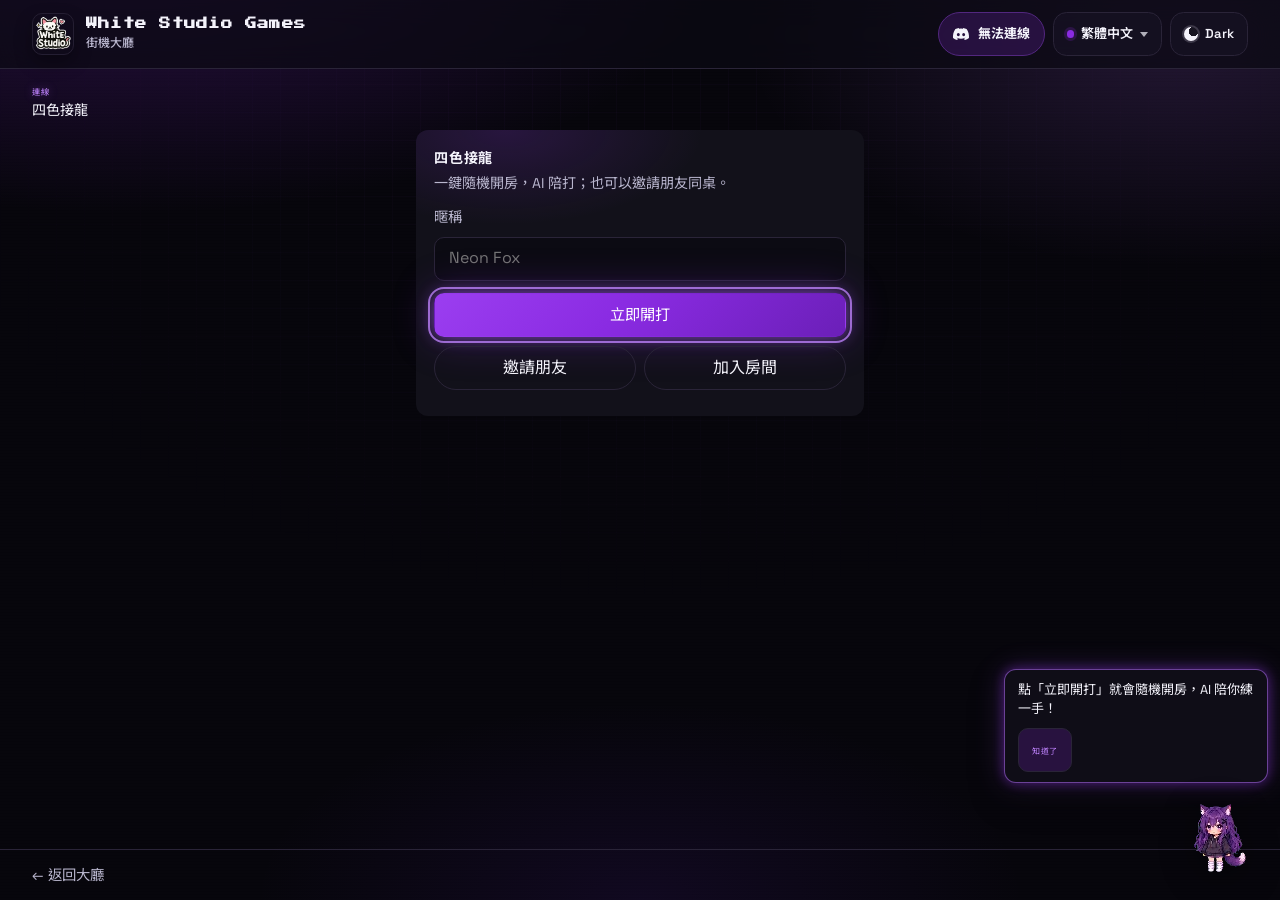
==== commit cf7de8af: "Tighten Color Chain lobby scale for short laptop viewports. Keep mode selection above the fold by re" ====
--- a/games/color-chain/index.html
+++ b/games/color-chain/index.html
@@ -46,7 +46,7 @@
     <script src="/assets/js/theme-boot.js"></script>
     <link rel="stylesheet" href="/assets/css/ws-shared.css?v=20260802f" />
     <link rel="stylesheet" href="/assets/css/games-chrome.css?v=20260802f" />
-    <link rel="stylesheet" href="./game.css?v=20260802i" />
+    <link rel="stylesheet" href="./game.css?v=20260802j" />
   </head>
   <body class="games-page color-chain-page">
     <header class="ws-site-header">
--- a/games/color-chain/game.css
+++ b/games/color-chain/game.css
@@ -6,12 +6,13 @@
 
 .color-chain-page .cc-lobby {
   display: grid;
-  gap: 1.25rem;
-  margin-bottom: 1.5rem;
+  gap: 0.85rem;
+  margin: 0 auto;
+  width: min(100%, 28rem);
 }
 
 .color-chain-page .cc-panel {
-  padding: 1.25rem 1.35rem;
+  padding: 1rem 1.15rem;
   border: 1px solid color-mix(in srgb, var(--ws-border) 80%, transparent);
   border-radius: var(--ws-radius, 12px);
   background:
@@ -21,39 +22,57 @@
 
 .color-chain-page .cc-panel h2 {
   font-family: var(--ws-font-display);
-  font-size: clamp(0.85rem, 2.2vw, 1rem);
-  margin: 0 0 0.5rem;
+  font-size: clamp(0.72rem, 1.8vw, 0.88rem);
+  margin: 0 0 0.4rem;
   letter-spacing: 0.04em;
 }
 
 .color-chain-page .cc-lobby-lede {
-  margin: 0 0 1rem;
-  font-size: 0.95rem;
-  line-height: 1.45;
+  margin: 0 0 0.75rem;
+  font-size: 0.88rem;
+  line-height: 1.4;
   color: var(--ws-text-muted, rgba(255, 255, 255, 0.72));
 }
 
 .color-chain-page .cc-cta-stack {
   display: grid;
-  gap: 0.75rem;
-  margin: 0.25rem 0 1rem;
+  gap: 0.55rem;
+  margin: 0.15rem 0 0.65rem;
 }
 
 .color-chain-page .cc-cta-primary {
   width: 100%;
-  min-height: 48px;
-  font-size: 1rem;
+  min-height: 44px;
+  font-size: 0.95rem;
 }
 
 .color-chain-page .cc-cta-row {
   display: flex;
   flex-wrap: wrap;
-  gap: 0.55rem;
+  gap: 0.5rem;
 }
 
 .color-chain-page .cc-cta-row .ws-button {
   flex: 1 1 140px;
-  min-height: 44px;
+  min-height: 40px;
+}
+
+/* Entry lobby: keep mode choice above the fold on laptop heights */
+.color-chain-page:not(.is-cc-playing) .ws-game-shell.arcade-cabinet-shell {
+  padding-block: 1rem 1.35rem;
+  gap: 0.75rem;
+}
+
+.color-chain-page:not(.is-cc-playing) .arcade-hud__title {
+  font-size: clamp(0.7rem, 1.5vw, 0.88rem);
+}
+
+.color-chain-page:not(.is-cc-playing) .ws-card__eyebrow {
+  font-size: 0.52rem;
+}
+
+.color-chain-page:not(.is-cc-playing) .ws-site-footer {
+  padding-block: 0.85rem;
 }
 
 .color-chain-page .cc-secondary {
@@ -607,6 +626,62 @@
  * Width-only breakpoints miss 1366×768-class displays once browser chrome
  * reduces the usable viewport height.
  */
+@media (max-height: 820px) {
+  .color-chain-page:not(.is-cc-playing) .ws-game-shell.arcade-cabinet-shell {
+    padding-block: 0.65rem 1rem;
+    gap: 0.5rem;
+  }
+
+  .color-chain-page:not(.is-cc-playing) .arcade-hud__meta {
+    display: none;
+  }
+
+  .color-chain-page .cc-lobby {
+    width: min(100%, 26rem);
+  }
+
+  .color-chain-page .cc-panel {
+    padding: 0.85rem 1rem;
+  }
+
+  .color-chain-page .cc-panel h2 {
+    font-size: 0.74rem;
+  }
+
+  .color-chain-page .cc-lobby-lede {
+    margin-bottom: 0.55rem;
+    font-size: 0.82rem;
+  }
+
+  .color-chain-page .cc-form-row {
+    margin-bottom: 0.55rem;
+  }
+
+  .color-chain-page .cc-cta-stack {
+    gap: 0.45rem;
+    margin-bottom: 0.35rem;
+  }
+
+  .color-chain-page .cc-cta-primary {
+    min-height: 40px;
+    font-size: 0.9rem;
+  }
+
+  .color-chain-page .cc-cta-row .ws-button {
+    min-height: 38px;
+  }
+
+  .color-chain-page:not(.is-cc-playing) .naru-pet__sprite {
+    width: 72px;
+    height: 72px;
+  }
+
+  .color-chain-page:not(.is-cc-playing) .naru-pet__bubble {
+    max-width: 12rem;
+    padding: 0.55rem 0.65rem;
+  }
+}
+
 @media (min-width: 769px) and (max-height: 720px) {
   .color-chain-page.is-cc-playing {
     overflow: hidden;
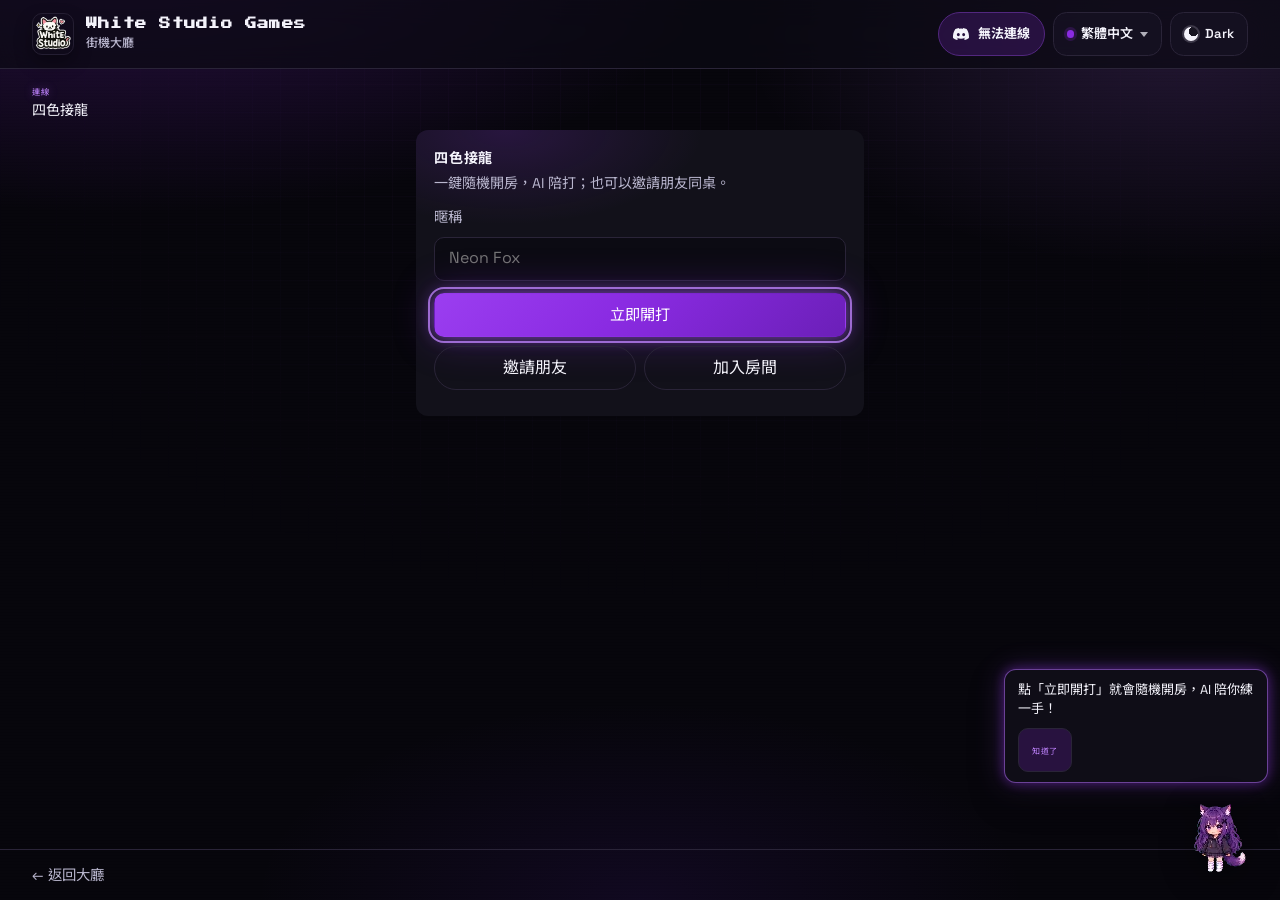
==== commit 0e8ea1af: "Add Color Chain start and end title banners. Make match begin/end unmistakable, and restore the resu" ====
--- a/games/color-chain/index.html
+++ b/games/color-chain/index.html
@@ -46,7 +46,7 @@
     <script src="/assets/js/theme-boot.js"></script>
     <link rel="stylesheet" href="/assets/css/ws-shared.css?v=20260802f" />
     <link rel="stylesheet" href="/assets/css/games-chrome.css?v=20260802f" />
-    <link rel="stylesheet" href="./game.css?v=20260802j" />
+    <link rel="stylesheet" href="./game.css?v=20260802k" />
   </head>
   <body class="games-page color-chain-page">
     <header class="ws-site-header">
@@ -218,6 +218,14 @@
         </button>
       </div>
 
+      <div class="cc-title-banner" id="cc-title-banner" hidden aria-live="assertive">
+        <div class="cc-title-banner__card">
+          <p class="cc-title-banner__eyebrow" id="cc-title-eyebrow"></p>
+          <h2 class="cc-title-banner__title" id="cc-title-main"></h2>
+          <p class="cc-title-banner__sub" id="cc-title-sub"></p>
+        </div>
+      </div>
+
       <section class="snake-result-sheet" id="result-sheet" hidden>
         <h2 data-i18n="color_chain.result_title">Match complete</h2>
         <p id="result-body"></p>
@@ -292,7 +300,7 @@
       </div>
     </footer>
 
-    <script src="/assets/js/i18n.js?v=20260802h"></script>
+    <script src="/assets/js/i18n.js?v=20260802k"></script>
     <script src="/assets/js/games-auth.js"></script>
     <script src="/assets/js/games-api.js"></script>
     <script src="/assets/js/site-chrome.js?v=20260802f"></script>
@@ -301,7 +309,7 @@
     <script src="./net.js?v=20260802f"></script>
     <script src="./render.js?v=20260802h"></script>
     <script src="./lobby.js?v=20260802f"></script>
-    <script src="./game.js?v=20260802h"></script>
+    <script src="./game.js?v=20260802k"></script>
     <script>
       (async function boot() {
         var nick = document.getElementById("player-name");
--- a/games/color-chain/game.css
+++ b/games/color-chain/game.css
@@ -621,6 +621,124 @@
   margin-top: 1rem;
 }
 
+.color-chain-page .snake-result-sheet:not([hidden]) {
+  display: grid;
+  gap: var(--ws-space-4);
+  margin-top: var(--ws-space-4);
+  padding: var(--ws-space-5);
+  border: 1px solid var(--ws-border-strong);
+  border-radius: var(--ws-radius-sm);
+  background:
+    linear-gradient(180deg, rgba(138, 43, 226, 0.1), transparent 34%),
+    var(--ws-bg-surface);
+  box-shadow: var(--ws-neon-glow);
+}
+
+.color-chain-page .cc-title-banner {
+  position: fixed;
+  inset: 0;
+  z-index: 90;
+  display: grid;
+  place-items: center;
+  padding: 1.25rem;
+  background:
+    radial-gradient(ellipse 70% 50% at 50% 45%, color-mix(in srgb, var(--ws-accent) 28%, transparent), transparent 70%),
+    rgba(7, 6, 12, 0.72);
+  backdrop-filter: blur(6px);
+  pointer-events: none;
+}
+
+.color-chain-page .cc-title-banner[hidden] {
+  display: none !important;
+}
+
+.color-chain-page .cc-title-banner__card {
+  text-align: center;
+  max-width: min(28rem, 92vw);
+  padding: 1.35rem 1.5rem 1.25rem;
+  border: 1px solid color-mix(in srgb, var(--ws-accent-2, #c084ff) 55%, transparent);
+  border-radius: 16px;
+  background: color-mix(in srgb, var(--ws-bg-shell, #100e18) 92%, #000);
+  box-shadow: var(--ws-neon-glow-strong), var(--ws-shadow-lg);
+  transform: scale(0.82) translateY(18px);
+  opacity: 0;
+}
+
+.color-chain-page .cc-title-banner.is-show .cc-title-banner__card {
+  animation: cc-title-in 0.55s cubic-bezier(0.2, 0.8, 0.2, 1) forwards;
+}
+
+.color-chain-page .cc-title-banner.is-leave .cc-title-banner__card {
+  animation: cc-title-out 0.35s ease-in forwards;
+}
+
+.color-chain-page .cc-title-banner__eyebrow {
+  margin: 0 0 0.55rem;
+  font-family: var(--ws-font-display);
+  font-size: 0.55rem;
+  letter-spacing: 0.14em;
+  text-transform: uppercase;
+  color: var(--ws-cyan, #62e7ff);
+}
+
+.color-chain-page .cc-title-banner__title {
+  margin: 0;
+  font-family: var(--ws-font-display);
+  font-size: clamp(0.95rem, 3.2vw, 1.45rem);
+  line-height: 1.45;
+  letter-spacing: 0.04em;
+  color: var(--ws-accent-2, #c084ff);
+  text-shadow: 0 0 18px rgba(180, 109, 255, 0.55);
+}
+
+.color-chain-page .cc-title-banner__sub {
+  margin: 0.7rem 0 0;
+  font-size: 0.92rem;
+  line-height: 1.4;
+  color: var(--ws-text-muted, rgba(255, 255, 255, 0.72));
+}
+
+.color-chain-page .cc-title-banner--start .cc-title-banner__title {
+  color: var(--ws-cyan, #62e7ff);
+  text-shadow: 0 0 18px rgba(98, 231, 255, 0.45);
+}
+
+.color-chain-page .cc-title-banner--win .cc-title-banner__title {
+  color: #7dffb3;
+  text-shadow: 0 0 18px rgba(61, 210, 143, 0.5);
+}
+
+.color-chain-page .cc-title-banner--lose .cc-title-banner__title {
+  color: #ff8fa0;
+  text-shadow: 0 0 18px rgba(255, 107, 122, 0.45);
+}
+
+@keyframes cc-title-in {
+  0% {
+    opacity: 0;
+    transform: scale(0.82) translateY(18px);
+  }
+  60% {
+    opacity: 1;
+    transform: scale(1.04) translateY(0);
+  }
+  100% {
+    opacity: 1;
+    transform: scale(1) translateY(0);
+  }
+}
+
+@keyframes cc-title-out {
+  from {
+    opacity: 1;
+    transform: scale(1) translateY(0);
+  }
+  to {
+    opacity: 0;
+    transform: scale(1.06) translateY(-10px);
+  }
+}
+
 /*
  * Compact landscape play mode for laptops and short browser windows.
  * Width-only breakpoints miss 1366×768-class displays once browser chrome
@@ -939,8 +1057,14 @@
   .color-chain-page .cc-card--fly,
   .color-chain-page .cc-opp__badge,
   .color-chain-page .cc-opp--played,
-  .color-chain-page .cc-fx-toast {
+  .color-chain-page .cc-fx-toast,
+  .color-chain-page .cc-title-banner.is-show .cc-title-banner__card,
+  .color-chain-page .cc-title-banner.is-leave .cc-title-banner__card {
     animation: none !important;
     transition: none !important;
   }
-}
+  .color-chain-page .cc-title-banner.is-show .cc-title-banner__card {
+    opacity: 1;
+    transform: none;
+  }
+}
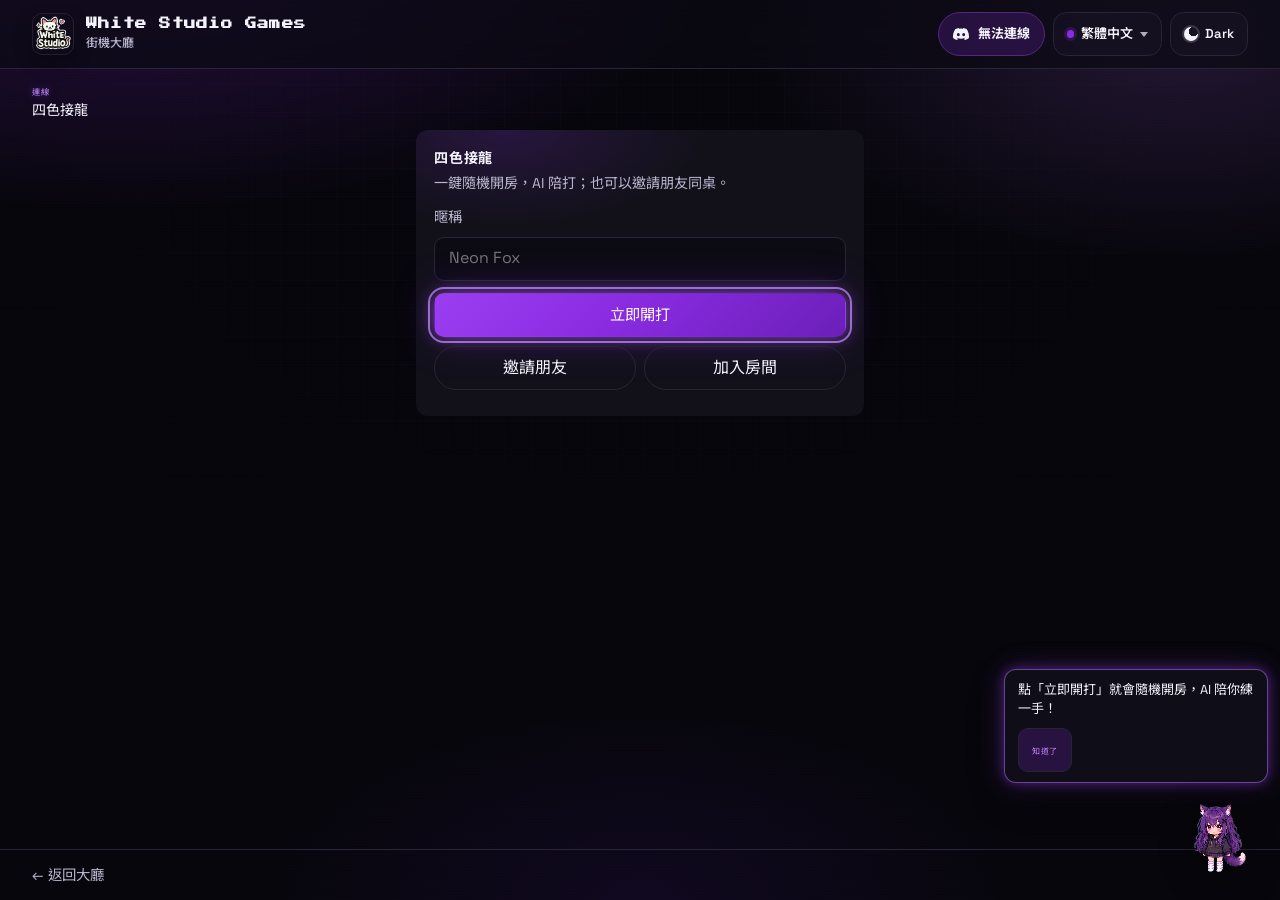
==== commit 048025d6: "Keep Color Chain title banners clear of the playfield. Give the start/end plate a stronger overlay a" ====
--- a/games/color-chain/index.html
+++ b/games/color-chain/index.html
@@ -46,7 +46,7 @@
     <script src="/assets/js/theme-boot.js"></script>
     <link rel="stylesheet" href="/assets/css/ws-shared.css?v=20260802f" />
     <link rel="stylesheet" href="/assets/css/games-chrome.css?v=20260802f" />
-    <link rel="stylesheet" href="./game.css?v=20260802k" />
+    <link rel="stylesheet" href="./game.css?v=20260802l" />
   </head>
   <body class="games-page color-chain-page">
     <header class="ws-site-header">
@@ -218,14 +218,6 @@
         </button>
       </div>
 
-      <div class="cc-title-banner" id="cc-title-banner" hidden aria-live="assertive">
-        <div class="cc-title-banner__card">
-          <p class="cc-title-banner__eyebrow" id="cc-title-eyebrow"></p>
-          <h2 class="cc-title-banner__title" id="cc-title-main"></h2>
-          <p class="cc-title-banner__sub" id="cc-title-sub"></p>
-        </div>
-      </div>
-
       <section class="snake-result-sheet" id="result-sheet" hidden>
         <h2 data-i18n="color_chain.result_title">Match complete</h2>
         <p id="result-body"></p>
@@ -300,6 +292,14 @@
       </div>
     </footer>
 
+    <div class="cc-title-banner" id="cc-title-banner" hidden aria-live="assertive">
+      <div class="cc-title-banner__card">
+        <p class="cc-title-banner__eyebrow" id="cc-title-eyebrow"></p>
+        <h2 class="cc-title-banner__title" id="cc-title-main"></h2>
+        <p class="cc-title-banner__sub" id="cc-title-sub"></p>
+      </div>
+    </div>
+
     <script src="/assets/js/i18n.js?v=20260802k"></script>
     <script src="/assets/js/games-auth.js"></script>
     <script src="/assets/js/games-api.js"></script>
@@ -309,7 +309,7 @@
     <script src="./net.js?v=20260802f"></script>
     <script src="./render.js?v=20260802h"></script>
     <script src="./lobby.js?v=20260802f"></script>
-    <script src="./game.js?v=20260802k"></script>
+    <script src="./game.js?v=20260802l"></script>
     <script>
       (async function boot() {
         var nick = document.getElementById("player-name");
--- a/games/color-chain/game.css
+++ b/games/color-chain/game.css
@@ -350,7 +350,7 @@
   justify-content: center;
   gap: 1.75rem;
   position: relative;
-  margin: 0.25rem 0;
+  margin: 0.35rem 0 1.55rem;
 }
 
 .color-chain-page .cc-pile {
@@ -383,7 +383,8 @@
 
 .color-chain-page .cc-table-msg {
   text-align: center;
-  min-height: 1.4em;
+  min-height: 1.5em;
+  margin: 0.15rem 0 0.75rem;
   font-family: var(--ws-font-display);
   font-size: 0.7rem;
   letter-spacing: 0.04em;
@@ -394,6 +395,10 @@
   display: flex;
   justify-content: center;
   min-height: 96px;
+}
+.color-chain-page .cc-hand--me {
+  margin-top: 0.35rem;
+  padding-top: 0.35rem;
 }
 .color-chain-page .cc-hand--opp .cc-card {
   margin-left: -28px;
@@ -637,14 +642,14 @@
 .color-chain-page .cc-title-banner {
   position: fixed;
   inset: 0;
-  z-index: 90;
+  z-index: 120;
   display: grid;
   place-items: center;
-  padding: 1.25rem;
+  padding: max(1.25rem, env(safe-area-inset-top, 0px)) 1.25rem max(1.25rem, env(safe-area-inset-bottom, 0px));
   background:
-    radial-gradient(ellipse 70% 50% at 50% 45%, color-mix(in srgb, var(--ws-accent) 28%, transparent), transparent 70%),
-    rgba(7, 6, 12, 0.72);
-  backdrop-filter: blur(6px);
+    radial-gradient(ellipse 60% 42% at 50% 42%, color-mix(in srgb, var(--ws-accent) 22%, transparent), transparent 72%),
+    rgba(5, 4, 10, 0.9);
+  backdrop-filter: blur(10px);
   pointer-events: none;
 }
 
@@ -654,13 +659,15 @@
 
 .color-chain-page .cc-title-banner__card {
   text-align: center;
-  max-width: min(28rem, 92vw);
-  padding: 1.35rem 1.5rem 1.25rem;
-  border: 1px solid color-mix(in srgb, var(--ws-accent-2, #c084ff) 55%, transparent);
-  border-radius: 16px;
-  background: color-mix(in srgb, var(--ws-bg-shell, #100e18) 92%, #000);
+  width: min(22rem, 88vw);
+  max-width: 92vw;
+  padding: 1.55rem 1.4rem 1.4rem;
+  border: 1px solid color-mix(in srgb, var(--ws-accent-2, #c084ff) 60%, transparent);
+  border-radius: 18px;
+  background:
+    linear-gradient(165deg, color-mix(in srgb, var(--ws-accent) 16%, #161322), #100e18 70%);
   box-shadow: var(--ws-neon-glow-strong), var(--ws-shadow-lg);
-  transform: scale(0.82) translateY(18px);
+  transform: scale(0.86) translateY(14px);
   opacity: 0;
 }
 
@@ -673,7 +680,7 @@
 }
 
 .color-chain-page .cc-title-banner__eyebrow {
-  margin: 0 0 0.55rem;
+  margin: 0 0 0.65rem;
   font-family: var(--ws-font-display);
   font-size: 0.55rem;
   letter-spacing: 0.14em;
@@ -684,17 +691,17 @@
 .color-chain-page .cc-title-banner__title {
   margin: 0;
   font-family: var(--ws-font-display);
-  font-size: clamp(0.95rem, 3.2vw, 1.45rem);
-  line-height: 1.45;
+  font-size: clamp(1.05rem, 3.6vw, 1.55rem);
+  line-height: 1.4;
   letter-spacing: 0.04em;
   color: var(--ws-accent-2, #c084ff);
   text-shadow: 0 0 18px rgba(180, 109, 255, 0.55);
 }
 
 .color-chain-page .cc-title-banner__sub {
-  margin: 0.7rem 0 0;
-  font-size: 0.92rem;
-  line-height: 1.4;
+  margin: 0.85rem 0 0;
+  font-size: 0.9rem;
+  line-height: 1.45;
   color: var(--ws-text-muted, rgba(255, 255, 255, 0.72));
 }
 
@@ -711,6 +718,28 @@
 .color-chain-page .cc-title-banner--lose .cc-title-banner__title {
   color: #ff8fa0;
   text-shadow: 0 0 18px rgba(255, 107, 122, 0.45);
+}
+
+/* While the title plate is up, keep board regions from competing with it. */
+.color-chain-page.is-cc-title .cc-table {
+  gap: 1.1rem;
+}
+
+.color-chain-page.is-cc-title .cc-center,
+.color-chain-page.is-cc-playing.is-cc-title .cc-center {
+  margin: 0.45rem 0 1.85rem;
+}
+
+.color-chain-page.is-cc-title .cc-hand--me,
+.color-chain-page.is-cc-title .cc-controls,
+.color-chain-page.is-cc-title .naru-pet {
+  opacity: 0.18;
+  filter: saturate(0.7);
+}
+
+.color-chain-page.is-cc-title .cc-table-msg,
+.color-chain-page.is-cc-title .cc-fx-toast {
+  opacity: 0;
 }
 
 @keyframes cc-title-in {
@@ -889,7 +918,11 @@
 
   .color-chain-page.is-cc-playing .cc-center {
     gap: 1.25rem;
-    margin: 0;
+    margin: 0.25rem 0 1.35rem;
+  }
+
+  .color-chain-page.is-cc-playing.is-cc-title .cc-center {
+    margin: 0.35rem 0 1.75rem;
   }
 
   .color-chain-page.is-cc-playing .cc-pile {
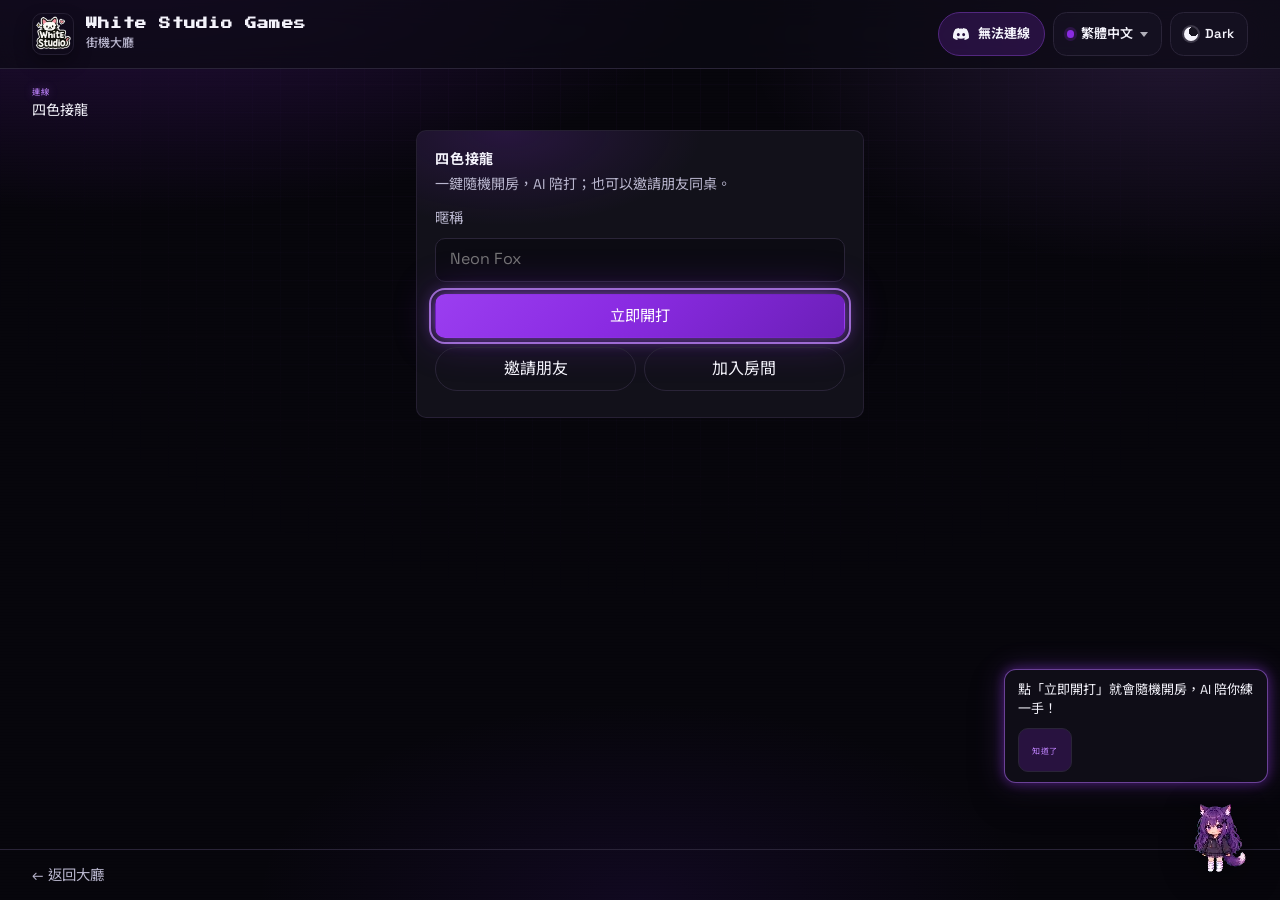
==== commit 249893e4: "Add paired Color Chain light theme tokens for comfortable play UI. Keep felt, overlays, and status a" ====
--- a/games/color-chain/index.html
+++ b/games/color-chain/index.html
@@ -46,7 +46,7 @@
     <script src="/assets/js/theme-boot.js"></script>
     <link rel="stylesheet" href="/assets/css/ws-shared.css?v=20260802f" />
     <link rel="stylesheet" href="/assets/css/games-chrome.css?v=20260802f" />
-    <link rel="stylesheet" href="./game.css?v=20260802l" />
+    <link rel="stylesheet" href="./game.css?v=20260803a" />
   </head>
   <body class="games-page color-chain-page">
     <header class="ws-site-header">
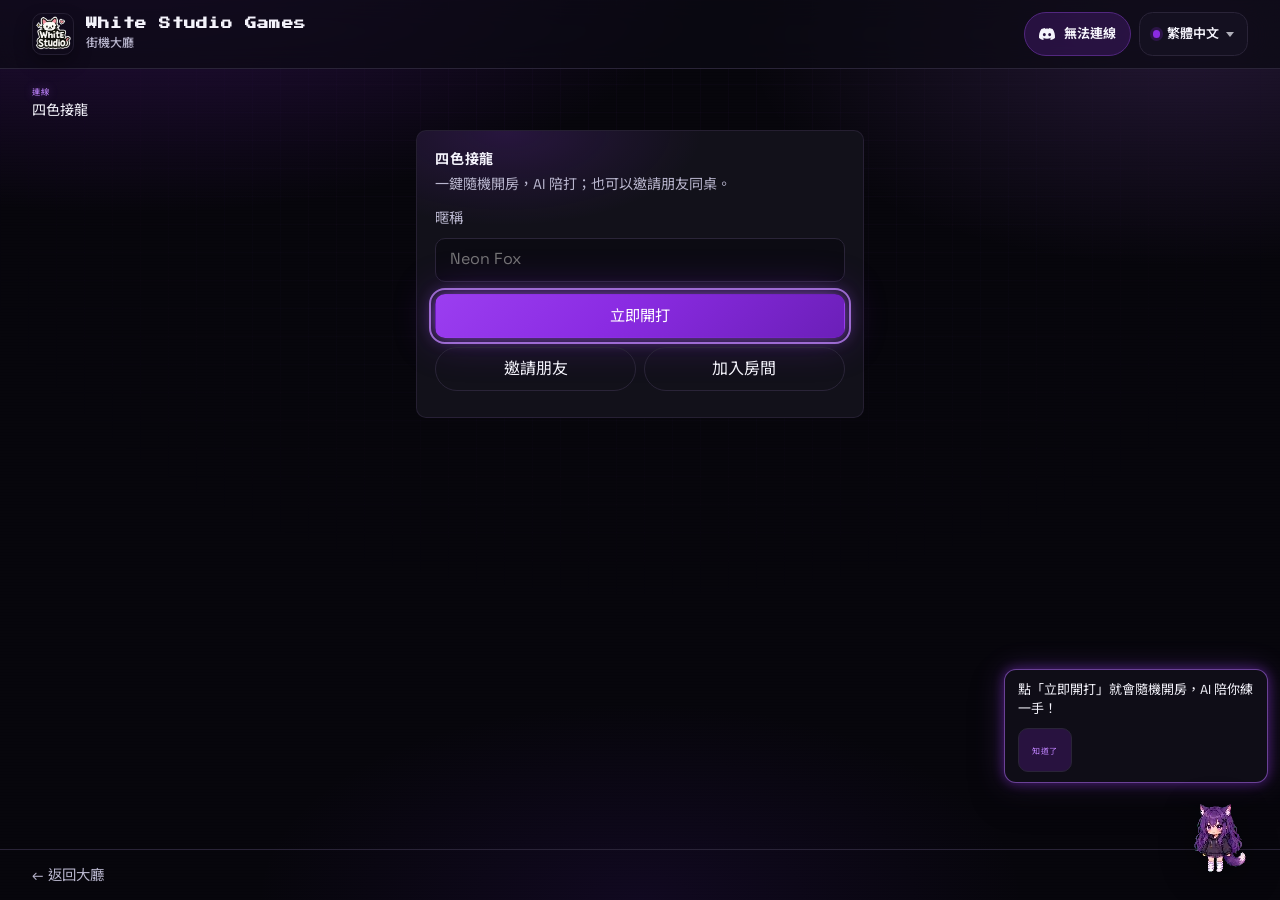
==== commit 286fa895: "Remove Games light/dark theme switch and lock the arcade to dark-only. Drop theme-boot, toggle chrom" ====
--- a/games/color-chain/index.html
+++ b/games/color-chain/index.html
@@ -14,7 +14,7 @@
       })();
     </script>
     <meta name="viewport" content="width=device-width, initial-scale=1, viewport-fit=cover" />
-    <meta name="color-scheme" content="dark light" />
+    <meta name="color-scheme" content="dark" />
     <meta name="ws-api-origin" content="https://api.white-studio.org" />
     <meta
       name="description"
@@ -43,10 +43,9 @@
     <title data-i18n="meta.title_color_chain">Color Chain · White Studio Games</title>
     <link rel="icon" type="image/png" href="/assets/images/games/color-chain/icon.png" />
     <link rel="apple-touch-icon" href="/assets/images/games/color-chain/icon.png" />
-    <script src="/assets/js/theme-boot.js"></script>
-    <link rel="stylesheet" href="/assets/css/ws-shared.css?v=20260802f" />
-    <link rel="stylesheet" href="/assets/css/games-chrome.css?v=20260802f" />
-    <link rel="stylesheet" href="./game.css?v=20260803a" />
+    <link rel="stylesheet" href="/assets/css/ws-shared.css?v=20260803b" />
+    <link rel="stylesheet" href="/assets/css/games-chrome.css?v=20260803b" />
+    <link rel="stylesheet" href="./game.css?v=20260803b" />
   </head>
   <body class="games-page color-chain-page">
     <header class="ws-site-header">
@@ -300,10 +299,10 @@
       </div>
     </div>
 
-    <script src="/assets/js/i18n.js?v=20260802k"></script>
+    <script src="/assets/js/i18n.js?v=20260803b"></script>
     <script src="/assets/js/games-auth.js"></script>
     <script src="/assets/js/games-api.js"></script>
-    <script src="/assets/js/site-chrome.js?v=20260802f"></script>
+    <script src="/assets/js/site-chrome.js?v=20260803b"></script>
     <script src="/assets/js/leaderboard-ui.js?v=20260802f"></script>
     <script src="/assets/js/naru-pet.js?v=20260802f"></script>
     <script src="./net.js?v=20260802f"></script>
--- a/assets/css/ws-shared.css
+++ b/assets/css/ws-shared.css
@@ -2,8 +2,8 @@
  * White Studio shared design tokens + primitives
  * Cross-site CSS for Games (primary consumer). Tools / main site may migrate later.
  *
- * Runtime theme: html[data-theme="dark"|"light"]
- * Prefer --ws-* tokens. Tools-style aliases (--accent, --bg, --panel, --text, --muted, --border)
+ * Games is dark-only (arcade floor). Prefer --ws-* tokens.
+ * Tools-style aliases (--accent, --bg, --panel, --text, --muted, --border)
  * are provided for prompt / legacy compatibility.
  */
 
@@ -20,8 +20,7 @@
   font-display: swap;
 }
 
-:root,
-html[data-theme="dark"] {
+:root {
   color-scheme: dark;
 
   --ws-bg-page: #07060c;
@@ -73,64 +72,7 @@
   --ws-glass-highlight: rgba(255, 255, 255, 0.08);
 
   --button-gradient: linear-gradient(135deg, #9b3ef0, #8a2be2 45%, #6b1fb8);
-}
-
-html[data-theme="light"] {
-  color-scheme: light;
-
-  /* Brighter arcade lightbox — still purple-led, not flat SaaS white */
-  --ws-bg-page: #efe8fb;
-  --ws-bg-shell: #f7f2ff;
-  --ws-bg-surface: #ffffff;
-  --ws-bg-surface-raised: #f9f5ff;
-  --ws-bg-surface-muted: rgba(124, 58, 237, 0.08);
-  --ws-bg-card: rgba(255, 255, 255, 0.94);
-  --ws-bg-card-hover: #ffffff;
-  --ws-bg-input: #ffffff;
-  --ws-bg-button: #ffffff;
-  --ws-bg: var(--ws-bg-page);
-  --ws-bg-elev: #e8def8;
-  --ws-panel: var(--ws-bg-surface);
-  --ws-panel-soft: #f3ecff;
-
-  --ws-text-primary: #161827;
-  --ws-text-secondary: #3f4254;
-  --ws-text-muted: #6f7285;
-  --ws-text-disabled: #9ca3af;
-  --ws-text-inverse: #ffffff;
-
-  --ws-border-subtle: rgba(91, 33, 182, 0.16);
-  --ws-border-strong: rgba(124, 58, 237, 0.42);
-  --ws-border-focus: rgba(124, 58, 237, 0.55);
-
-  --ws-accent: #7c3aed;
-  --ws-accent-hover: #6d28d9;
-  --ws-accent-2: #8b5cf6;
-  --ws-accent-soft: rgba(124, 58, 237, 0.12);
-  --ws-accent-text: #5b21b6;
-
-  --ws-neon-glow: 0 0 10px rgba(124, 58, 237, 0.22), 0 0 22px rgba(139, 92, 246, 0.12);
-  --ws-neon-glow-strong: 0 0 14px rgba(124, 58, 237, 0.35), 0 0 32px rgba(139, 92, 246, 0.2);
-
-  --ws-success: #0f8a53;
-  --ws-danger: #c2414f;
-  --ws-warning: #c47a00;
-
-  --ws-shadow-soft: 0 12px 30px rgba(17, 24, 39, 0.08);
-  --ws-shadow-sm: 0 8px 18px rgba(17, 24, 39, 0.08);
-  --ws-shadow-md: 0 14px 34px rgba(17, 24, 39, 0.1);
-  --ws-shadow-card: 0 18px 45px rgba(91, 33, 182, 0.12), var(--ws-neon-glow);
-  --ws-shadow-lg: 0 24px 60px rgba(17, 24, 39, 0.14);
-  --ws-shadow-button: 0 0 16px rgba(124, 58, 237, 0.28);
-
-  --ws-glass-bg: rgba(255, 255, 255, 0.82);
-  --ws-glass-border: rgba(124, 58, 237, 0.2);
-  --ws-glass-highlight: rgba(255, 255, 255, 0.92);
-
-  --button-gradient: linear-gradient(135deg, #8b5cf6, #7c3aed 50%, #5b21b6);
-}
-
-:root {
+
   /* Tools-compatible aliases */
   --bg: var(--ws-bg-page);
   --bg-elev: var(--ws-bg-elev);
@@ -393,7 +335,6 @@
 }
 
 .ws-i18n-btn,
-.ws-theme-btn,
 .ws-menu-btn {
   appearance: none;
   display: inline-flex;
@@ -415,7 +356,6 @@
 }
 
 .ws-i18n-btn:hover,
-.ws-theme-btn:hover,
 .ws-menu-btn:hover {
   border-color: var(--ws-border-strong);
   background: var(--ws-accent-soft);
@@ -519,41 +459,6 @@
 .ws-i18n-menu button:hover,
 .ws-i18n-menu button.active {
   background: var(--ws-accent-soft);
-}
-
-.ws-theme-icon {
-  display: inline-block;
-  width: 0.875rem;
-  height: 0.875rem;
-  flex: 0 0 auto;
-  border-radius: 999px;
-  background: currentColor;
-  box-shadow: 0 0 0 2px color-mix(in oklab, currentColor 18%, transparent);
-}
-
-.ws-theme-btn[data-theme="dark"] .ws-theme-icon {
-  background:
-    radial-gradient(
-      circle at 68% 32%,
-      color-mix(in oklab, var(--ws-bg-surface-raised) 92%, #000 8%) 0 34%,
-      transparent 36%
-    ),
-    currentColor;
-}
-
-.ws-theme-btn[data-theme="light"] .ws-theme-icon {
-  /* Sun: compact disc + 8 rays (cardinal + diagonal) */
-  background: radial-gradient(circle, var(--ws-accent) 0 36%, transparent 38%);
-  box-shadow:
-    0 -0.42rem 0 -0.3rem var(--ws-accent),
-    0 0.42rem 0 -0.3rem var(--ws-accent),
-    0.42rem 0 0 -0.3rem var(--ws-accent),
-    -0.42rem 0 0 -0.3rem var(--ws-accent),
-    0.3rem -0.3rem 0 -0.3rem var(--ws-accent),
-    -0.3rem 0.3rem 0 -0.3rem var(--ws-accent),
-    0.3rem 0.3rem 0 -0.3rem var(--ws-accent),
-    -0.3rem -0.3rem 0 -0.3rem var(--ws-accent),
-    0 0 0 2px color-mix(in oklab, var(--ws-accent) 18%, transparent);
 }
 
 .ws-auth-controls {
@@ -954,7 +859,6 @@
 
 @media (max-width: 1100px) {
   .ws-auth-login span,
-  .ws-theme-label,
   .ws-i18n-label,
   .ws-i18n-arrow,
   .ws-auth-copy {
@@ -962,7 +866,6 @@
   }
 
   .ws-auth-login,
-  .ws-theme-btn,
   .ws-i18n-btn,
   .ws-menu-btn {
     width: var(--ws-touch-min);
@@ -1043,7 +946,6 @@
   .ws-button,
   .ws-input,
   .ws-i18n-btn,
-  .ws-theme-btn,
   .ws-menu-btn,
   .ws-auth-login {
     min-height: var(--ws-touch-min);
--- a/assets/css/games-chrome.css
+++ b/assets/css/games-chrome.css
@@ -172,28 +172,6 @@
       color-mix(in srgb, var(--ws-bg-page) 35%, transparent) 78%,
       color-mix(in srgb, var(--ws-bg-page) 72%, transparent) 100%
     );
-}
-
-html[data-theme="light"] .arcade-intro__veil {
-  background:
-    radial-gradient(ellipse 70% 55% at 50% 42%, transparent 0%, rgba(239, 232, 251, 0.45) 70%, rgba(239, 232, 251, 0.82) 100%),
-    linear-gradient(
-      180deg,
-      color-mix(in srgb, var(--ws-bg-page) 75%, transparent) 0%,
-      transparent 30%,
-      color-mix(in srgb, var(--ws-bg-page) 70%, transparent) 100%
-    );
-}
-
-html[data-theme="light"] .arcade-intro.is-canvas .arcade-intro__veil {
-  background: linear-gradient(
-    180deg,
-    color-mix(in srgb, var(--ws-bg-page) 70%, transparent) 0%,
-    color-mix(in srgb, var(--ws-bg-page) 22%, transparent) 20%,
-    transparent 36%,
-    transparent 64%,
-    color-mix(in srgb, var(--ws-bg-page) 58%, transparent) 100%
-  );
 }
 
 .arcade-intro__panel {
@@ -539,23 +517,6 @@
     );
 }
 
-html[data-theme="light"] .arcade-hero-stage__veil {
-  background:
-    linear-gradient(
-      90deg,
-      color-mix(in srgb, var(--ws-bg-page) 92%, transparent) 0%,
-      color-mix(in srgb, var(--ws-bg-page) 78%, transparent) 40%,
-      color-mix(in srgb, #efe8fb 35%, transparent) 70%,
-      transparent 88%
-    ),
-    linear-gradient(
-      180deg,
-      color-mix(in srgb, var(--ws-bg-page) 50%, transparent) 0%,
-      transparent 30%,
-      color-mix(in srgb, var(--ws-bg-page) 75%, transparent) 100%
-    );
-}
-
 .arcade-hero-stage .arcade-hero {
   position: relative;
   z-index: 2;
--- a/games/color-chain/game.css
+++ b/games/color-chain/game.css
@@ -0,0 +1,1130 @@
+/* Color Chain — table + cards (chrome uses ws-shared tokens; dark arcade only) */
+
+.color-chain-page {
+  /* Felt / table */
+  --cc-felt: #100e18;
+  --cc-felt-top: #161322;
+  --cc-felt-hatch: rgba(255, 255, 255, 0.02);
+  --cc-felt-glow: color-mix(in srgb, var(--ws-accent) 14%, transparent);
+  --cc-status-accent: #62e7ff;
+  --cc-status-glow: rgba(98, 231, 255, 0.45);
+  --cc-toast-bg: color-mix(in srgb, #100e18 88%, var(--ws-accent));
+  --cc-scrim: rgba(7, 6, 12, 0.78);
+  --cc-banner-scrim: rgba(5, 4, 10, 0.9);
+  --cc-banner-card-bg: linear-gradient(
+    165deg,
+    color-mix(in srgb, var(--ws-accent) 16%, #161322),
+    #100e18 70%
+  );
+  --cc-sticky-fade: color-mix(in srgb, var(--ws-bg-page) 92%, #000);
+  --cc-panel-bg: color-mix(in srgb, var(--ws-panel) 92%, #000);
+  --cc-card-back-a: #1c1830;
+  --cc-card-back-b: #2a2148;
+  --cc-card-back-border: rgba(255, 255, 255, 0.15);
+  --cc-title-win: #7dffb3;
+  --cc-title-win-glow: rgba(61, 210, 143, 0.5);
+  --cc-title-lose: #ff8fa0;
+  --cc-title-lose-glow: rgba(255, 107, 122, 0.45);
+  --cc-title-accent-glow: rgba(180, 109, 255, 0.55);
+  --cc-result-wash: rgba(138, 43, 226, 0.1);
+}
+
+.color-chain-page [hidden] {
+  display: none !important;
+}
+
+.color-chain-page .cc-lobby {
+  display: grid;
+  gap: 0.85rem;
+  margin: 0 auto;
+  width: min(100%, 28rem);
+}
+
+.color-chain-page .cc-panel {
+  padding: 1rem 1.15rem;
+  border: 1px solid color-mix(in srgb, var(--ws-border-subtle) 80%, transparent);
+  border-radius: var(--ws-radius-sm, 12px);
+  background:
+    radial-gradient(ellipse 80% 60% at 20% 0%, color-mix(in srgb, var(--ws-accent) 18%, transparent), transparent 55%),
+    var(--cc-panel-bg);
+}
+
+.color-chain-page .cc-panel h2 {
+  font-family: var(--ws-font-display);
+  font-size: clamp(0.72rem, 1.8vw, 0.88rem);
+  margin: 0 0 0.4rem;
+  letter-spacing: 0.04em;
+}
+
+.color-chain-page .cc-lobby-lede {
+  margin: 0 0 0.75rem;
+  font-size: 0.88rem;
+  line-height: 1.4;
+  color: var(--ws-text-muted);
+}
+
+.color-chain-page .cc-cta-stack {
+  display: grid;
+  gap: 0.55rem;
+  margin: 0.15rem 0 0.65rem;
+}
+
+.color-chain-page .cc-cta-primary {
+  width: 100%;
+  min-height: 44px;
+  font-size: 0.95rem;
+}
+
+.color-chain-page .cc-cta-row {
+  display: flex;
+  flex-wrap: wrap;
+  gap: 0.5rem;
+}
+
+.color-chain-page .cc-cta-row .ws-button {
+  flex: 1 1 140px;
+  min-height: 40px;
+}
+
+/* Entry lobby: keep mode choice above the fold on laptop heights */
+.color-chain-page:not(.is-cc-playing) .ws-game-shell.arcade-cabinet-shell {
+  padding-block: 1rem 1.35rem;
+  gap: 0.75rem;
+}
+
+.color-chain-page:not(.is-cc-playing) .arcade-hud__title {
+  font-size: clamp(0.7rem, 1.5vw, 0.88rem);
+}
+
+.color-chain-page:not(.is-cc-playing) .ws-card__eyebrow {
+  font-size: 0.52rem;
+}
+
+.color-chain-page:not(.is-cc-playing) .ws-site-footer {
+  padding-block: 0.85rem;
+}
+
+.color-chain-page .cc-secondary {
+  margin-top: 0.5rem;
+  padding-top: 0.85rem;
+  border-top: 1px solid color-mix(in srgb, var(--ws-border-subtle) 70%, transparent);
+}
+
+.color-chain-page .cc-check {
+  display: flex;
+  gap: 0.5rem;
+  align-items: center;
+  margin-bottom: 0.85rem;
+  font-size: 0.9rem;
+}
+
+.color-chain-page .cc-room-label {
+  margin: 0;
+  font-size: 0.72rem;
+  letter-spacing: 0.12em;
+  text-transform: uppercase;
+  color: var(--ws-text-muted);
+}
+
+.color-chain-page .cc-room-code-display {
+  margin: 0.35rem 0 0.85rem;
+  font-family: var(--ws-font-display);
+  font-size: clamp(1.6rem, 6vw, 2.4rem);
+  letter-spacing: 0.18em;
+  color: var(--cc-status-accent);
+  text-align: center;
+}
+
+.color-chain-page .cc-form-row {
+  display: flex;
+  flex-wrap: wrap;
+  gap: 0.75rem;
+  align-items: end;
+  margin-bottom: 0.75rem;
+}
+
+.color-chain-page .cc-form-row .ws-field {
+  flex: 1 1 140px;
+  min-width: 120px;
+}
+
+.color-chain-page .cc-seat-list {
+  margin: 0.5rem 0 1rem;
+  padding-left: 1.2rem;
+  color: var(--ws-text-muted);
+}
+
+.color-chain-page .cc-share {
+  font-size: 0.85rem;
+  word-break: break-all;
+  color: var(--ws-accent-2);
+  margin-bottom: 0.85rem;
+}
+
+/* Immersive play: hide lobby chrome weight */
+.color-chain-page.is-cc-playing .ws-game-hud,
+.color-chain-page.is-cc-playing #cc-lobby,
+.color-chain-page.is-cc-playing #cc-leaderboard,
+.color-chain-page.is-cc-playing .ws-site-footer {
+  display: none !important;
+}
+
+.color-chain-page.is-cc-playing .ws-game-shell {
+  padding-bottom: calc(5.5rem + env(safe-area-inset-bottom, 0px));
+}
+
+.color-chain-page.is-cc-playing .cc-table {
+  min-height: min(70vh, 640px);
+  flex: 1;
+}
+
+.color-chain-page.is-cc-playing .arcade-play-bar {
+  display: flex;
+}
+
+.color-chain-page .cc-secondary-title {
+  margin: 0 0 0.65rem;
+  font-family: var(--ws-font-display);
+  font-size: 0.72rem;
+  letter-spacing: 0.08em;
+}
+
+.color-chain-page .cc-table {
+  display: flex;
+  flex-direction: column;
+  gap: 0.85rem;
+  padding: 1rem 0.75rem 1.15rem;
+  border-radius: 18px;
+  border: 1px solid color-mix(in srgb, var(--ws-accent) 35%, transparent);
+  background:
+    radial-gradient(ellipse 70% 50% at 50% 45%, var(--cc-felt-glow), transparent 70%),
+    repeating-linear-gradient(
+      135deg,
+      var(--cc-felt-hatch) 0 2px,
+      transparent 2px 6px
+    ),
+    linear-gradient(165deg, var(--cc-felt-top), var(--cc-felt) 70%);
+  box-shadow: 0 0 40px color-mix(in srgb, var(--ws-accent) 18%, transparent);
+  min-height: 420px;
+  position: relative;
+  overflow: hidden;
+}
+
+.color-chain-page .cc-fx-layer {
+  position: absolute;
+  inset: 0;
+  pointer-events: none;
+  z-index: 8;
+}
+
+.color-chain-page .cc-fx-toast {
+  position: absolute;
+  left: 50%;
+  top: 42%;
+  transform: translate(-50%, -20%) scale(0.96);
+  z-index: 9;
+  padding: 0.45rem 0.85rem;
+  border-radius: 999px;
+  border: 1px solid color-mix(in srgb, var(--cc-status-accent) 45%, transparent);
+  background: var(--cc-toast-bg);
+  color: var(--cc-status-accent);
+  font-family: var(--ws-font-display);
+  font-size: 0.68rem;
+  letter-spacing: 0.04em;
+  opacity: 0;
+  pointer-events: none;
+  transition: opacity 0.2s ease, transform 0.2s ease;
+  white-space: nowrap;
+  max-width: 90%;
+  overflow: hidden;
+  text-overflow: ellipsis;
+}
+.color-chain-page .cc-fx-toast.is-show {
+  opacity: 1;
+  transform: translate(-50%, -50%) scale(1);
+}
+
+.color-chain-page .cc-card--drawn {
+  animation: cc-draw-in 0.45s ease-out;
+}
+.color-chain-page .cc-card--land {
+  animation: cc-land 0.4s ease-out;
+}
+.color-chain-page .cc-card--fly {
+  position: absolute;
+  z-index: 10;
+  transition: left 0.35s cubic-bezier(0.2, 0.8, 0.2, 1), top 0.35s cubic-bezier(0.2, 0.8, 0.2, 1),
+    transform 0.35s ease, opacity 0.35s ease;
+  transform: scale(1.05) rotate(-6deg);
+  box-shadow: 0 8px 24px rgba(0, 0, 0, 0.45);
+}
+.color-chain-page .cc-card--fly.is-flying {
+  transform: scale(1) rotate(0deg);
+  opacity: 0.92;
+}
+
+.color-chain-page .cc-opp--drew .cc-opp__label {
+  color: var(--cc-status-accent);
+}
+.color-chain-page .cc-opp--played {
+  outline: 1px solid color-mix(in srgb, var(--ws-accent-2) 70%, transparent);
+  border-radius: 10px;
+  padding: 0.25rem 0.4rem;
+  animation: cc-opp-play 0.55s ease;
+}
+.color-chain-page .cc-opp__badge {
+  display: inline-block;
+  margin-left: 0.35rem;
+  padding: 0.05rem 0.35rem;
+  border-radius: 999px;
+  background: color-mix(in srgb, var(--cc-status-accent) 22%, transparent);
+  animation: cc-badge-pop 0.5s ease;
+}
+
+@keyframes cc-draw-in {
+  from {
+    opacity: 0;
+    transform: translateY(-18px) scale(0.88);
+  }
+  to {
+    opacity: 1;
+    transform: translateY(0) scale(1);
+  }
+}
+@keyframes cc-land {
+  0% {
+    transform: scale(1.18) rotate(-4deg);
+  }
+  60% {
+    transform: scale(0.96) rotate(1deg);
+  }
+  100% {
+    transform: scale(1) rotate(0);
+  }
+}
+@keyframes cc-badge-pop {
+  0% {
+    transform: scale(0.6);
+    opacity: 0;
+  }
+  40% {
+    transform: scale(1.15);
+    opacity: 1;
+  }
+  100% {
+    transform: scale(1);
+  }
+}
+@keyframes cc-opp-play {
+  0% {
+    transform: translateY(0) scale(1);
+  }
+  35% {
+    transform: translateY(-4px) scale(1.04);
+  }
+  100% {
+    transform: translateY(0) scale(1);
+  }
+}
+
+.color-chain-page .cc-table__top {
+  display: flex;
+  justify-content: space-between;
+  align-items: center;
+  gap: 0.75rem;
+}
+
+.color-chain-page .cc-status {
+  font-family: var(--ws-font-display);
+  font-size: 0.65rem;
+  letter-spacing: 0.06em;
+  padding: 0.35rem 0.7rem;
+  border-radius: 999px;
+  border: 1px solid color-mix(in srgb, var(--cc-status-accent) 40%, transparent);
+  color: var(--cc-status-accent);
+}
+
+.color-chain-page .cc-opponents {
+  display: flex;
+  flex-wrap: wrap;
+  justify-content: center;
+  gap: 1rem;
+  min-height: 88px;
+}
+
+.color-chain-page .cc-opp {
+  text-align: center;
+  opacity: 0.92;
+}
+.color-chain-page .cc-opp--turn {
+  outline: 1px solid color-mix(in srgb, var(--cc-status-accent) 55%, transparent);
+  border-radius: 10px;
+  padding: 0.25rem 0.4rem;
+}
+.color-chain-page .cc-opp--away {
+  opacity: 0.45;
+}
+.color-chain-page .cc-opp__label {
+  font-size: 0.72rem;
+  letter-spacing: 0.08em;
+  text-transform: uppercase;
+  color: var(--ws-text-muted);
+  margin-bottom: 0.25rem;
+}
+
+.color-chain-page .cc-center {
+  display: flex;
+  align-items: center;
+  justify-content: center;
+  gap: 1.75rem;
+  position: relative;
+  margin: 0.35rem 0 1.55rem;
+}
+
+.color-chain-page .cc-pile {
+  position: relative;
+  width: 64px;
+  height: 92px;
+}
+
+.color-chain-page .cc-draw-count {
+  position: absolute;
+  bottom: -1.35rem;
+  left: 50%;
+  transform: translateX(-50%);
+  font-size: 0.68rem;
+  white-space: nowrap;
+  color: var(--ws-text-muted);
+}
+
+.color-chain-page .cc-discard-wrap {
+  position: relative;
+}
+.color-chain-page .cc-color-ring {
+  position: absolute;
+  inset: -6px;
+  border-radius: 14px;
+  border: 3px solid transparent;
+  pointer-events: none;
+  transition: border-color 0.2s ease;
+}
+
+.color-chain-page .cc-table-msg {
+  text-align: center;
+  min-height: 1.5em;
+  margin: 0.15rem 0 0.75rem;
+  font-family: var(--ws-font-display);
+  font-size: 0.7rem;
+  letter-spacing: 0.04em;
+  color: var(--ws-accent-2);
+}
+
+.color-chain-page .cc-hand {
+  display: flex;
+  justify-content: center;
+  min-height: 96px;
+}
+.color-chain-page .cc-hand--me {
+  margin-top: 0.35rem;
+  padding-top: 0.35rem;
+}
+.color-chain-page .cc-hand--opp .cc-card {
+  margin-left: -28px;
+}
+.color-chain-page .cc-hand--opp .cc-card:first-child {
+  margin-left: 0;
+}
+.color-chain-page .cc-hand--me .cc-card {
+  margin-left: -22px;
+  transition: transform 0.15s ease;
+}
+.color-chain-page .cc-hand--me .cc-card:first-child {
+  margin-left: 0;
+}
+.color-chain-page .cc-hand--me .cc-card:hover {
+  transform: translateY(-12px);
+}
+.color-chain-page .cc-hand--me .cc-card--playable:hover {
+  transform: translateY(-16px) scale(1.03);
+}
+
+.color-chain-page .cc-card {
+  width: 64px;
+  height: 92px;
+  border-radius: 9px;
+  position: relative;
+  flex: 0 0 auto;
+  box-shadow: 0 3px 10px rgba(0, 0, 0, 0.45), 0 1px 0 rgba(255, 255, 255, 0.08) inset;
+  border: 2.5px solid rgba(255, 255, 255, 0.85);
+  display: flex;
+  align-items: center;
+  justify-content: center;
+  cursor: default;
+}
+.color-chain-page .cc-card--mini {
+  width: 44px;
+  height: 64px;
+  border-width: 2px;
+}
+.color-chain-page .cc-card--playable {
+  cursor: pointer;
+  box-shadow:
+    0 0 0 2px color-mix(in srgb, var(--cc-status-accent) 70%, transparent),
+    0 3px 10px rgba(0, 0, 0, 0.45);
+}
+.color-chain-page .cc-card--back {
+  background: repeating-linear-gradient(45deg, var(--cc-card-back-a) 0 8px, var(--cc-card-back-b) 8px 16px);
+  border-color: var(--cc-card-back-border);
+}
+.color-chain-page .cc-card--back::after {
+  content: "";
+  width: 28px;
+  height: 28px;
+  background: conic-gradient(#e5493d 0 25%, #f2b134 25% 50%, #3fa34d 50% 75%, #2f7fd1 75% 100%);
+  border-radius: 6px;
+  transform: rotate(45deg);
+  opacity: 0.9;
+  box-shadow: 0 0 0 3px rgba(138, 43, 226, 0.35);
+}
+.color-chain-page .cc-card__core {
+  width: 100%;
+  height: 100%;
+  border-radius: 6px;
+  display: flex;
+  align-items: center;
+  justify-content: center;
+  position: relative;
+}
+.color-chain-page .cc-card__corner {
+  position: absolute;
+  font-family: var(--ws-font-display);
+  font-weight: 700;
+  font-size: 0.55rem;
+  color: #fff;
+  text-shadow: 0 1px 2px rgba(0, 0, 0, 0.4);
+}
+.color-chain-page .cc-card__corner--tl {
+  top: 5px;
+  left: 6px;
+}
+.color-chain-page .cc-card__corner--br {
+  bottom: 5px;
+  right: 6px;
+  transform: rotate(180deg);
+}
+.color-chain-page .cc-card__symbol {
+  font-family: var(--ws-font-display);
+  font-size: 1.35rem;
+  color: #fff;
+  text-shadow: 0 2px 3px rgba(0, 0, 0, 0.35);
+  transform: skewX(-6deg);
+}
+.color-chain-page .cc-card--mini .cc-card__symbol {
+  font-size: 0.95rem;
+}
+.color-chain-page .cc-card__symbol--wild {
+  width: 26px;
+  height: 26px;
+  border-radius: 6px;
+  border: 2px solid rgba(255, 255, 255, 0.6);
+  background: conic-gradient(#e5493d 0 25%, #f2b134 25% 50%, #3fa34d 50% 75%, #2f7fd1 75% 100%);
+  transform: rotate(45deg);
+  text-shadow: none;
+}
+.color-chain-page .cc-card--red {
+  background: linear-gradient(155deg, #ef5b4f, #c93327);
+}
+.color-chain-page .cc-card--yellow {
+  background: linear-gradient(155deg, #f6c34e, #d99416);
+}
+.color-chain-page .cc-card--green {
+  background: linear-gradient(155deg, #4fbb5e, #2c7d38);
+}
+.color-chain-page .cc-card--blue {
+  background: linear-gradient(155deg, #4a94dd, #1f5fa8);
+}
+.color-chain-page .cc-card--black {
+  background: linear-gradient(155deg, #3a3a3a, #141414);
+}
+.color-chain-page .cc-card--match {
+  outline: 3px solid #ffe066;
+  outline-offset: 2px;
+}
+
+.color-chain-page .cc-controls {
+  display: flex;
+  flex-wrap: wrap;
+  justify-content: center;
+  gap: 0.55rem;
+  margin: 0.85rem 0 1.25rem;
+}
+.color-chain-page .cc-controls .ws-button.is-show,
+.color-chain-page .cc-controls .ws-button:not([hidden]) {
+  display: inline-flex;
+}
+
+.color-chain-page.is-cc-playing .cc-controls {
+  position: sticky;
+  bottom: 0;
+  z-index: 20;
+  margin: 0;
+  padding: 0.65rem 0.75rem calc(0.65rem + env(safe-area-inset-bottom, 0px));
+  background:
+    linear-gradient(180deg, transparent, var(--cc-sticky-fade) 28%);
+  backdrop-filter: blur(8px);
+}
+
+.color-chain-page.is-cc-playing .cc-controls .ws-button {
+  min-height: 44px;
+  min-width: 44px;
+}
+
+.color-chain-page.is-cc-playing #cc-draw-pile {
+  cursor: pointer;
+}
+.color-chain-page.is-cc-playing #cc-draw-pile::before {
+  content: "";
+  position: absolute;
+  inset: -10px;
+}
+
+.color-chain-page .cc-modal {
+  position: fixed;
+  inset: 0;
+  z-index: 60;
+  display: none;
+  align-items: center;
+  justify-content: center;
+  background: var(--cc-scrim);
+  padding: 1rem;
+}
+.color-chain-page .cc-modal.is-open {
+  display: flex;
+}
+.color-chain-page .cc-modal__card {
+  background: var(--ws-panel);
+  color: var(--ws-text-primary);
+  border: 1px solid color-mix(in srgb, var(--ws-accent) 40%, transparent);
+  border-radius: 16px;
+  padding: 1.35rem 1.5rem;
+  max-width: 360px;
+  width: 100%;
+  text-align: center;
+}
+.color-chain-page .cc-modal__card h3 {
+  font-family: var(--ws-font-display);
+  font-size: 0.85rem;
+  margin: 0 0 1rem;
+}
+.color-chain-page .cc-color-grid {
+  display: grid;
+  grid-template-columns: 1fr 1fr;
+  gap: 0.65rem;
+}
+.color-chain-page .cc-swatch {
+  height: 52px;
+  border-radius: 10px;
+  border: 2px solid rgba(255, 255, 255, 0.2);
+  cursor: pointer;
+}
+.color-chain-page .cc-swatch[data-color="red"] {
+  background: #e5493d;
+}
+.color-chain-page .cc-swatch[data-color="yellow"] {
+  background: #f2b134;
+}
+.color-chain-page .cc-swatch[data-color="green"] {
+  background: #3fa34d;
+}
+.color-chain-page .cc-swatch[data-color="blue"] {
+  background: #2f7fd1;
+}
+.color-chain-page .cc-reveal-hand {
+  display: flex;
+  flex-wrap: wrap;
+  justify-content: center;
+  gap: 0.4rem;
+  margin: 0.85rem 0;
+}
+.color-chain-page .cc-reveal-hand .cc-card {
+  margin: 0;
+}
+
+.color-chain-page #result-sheet {
+  margin-top: 1rem;
+}
+
+.color-chain-page .snake-result-sheet:not([hidden]) {
+  display: grid;
+  gap: var(--ws-space-4);
+  margin-top: var(--ws-space-4);
+  padding: var(--ws-space-5);
+  border: 1px solid var(--ws-border-strong);
+  border-radius: var(--ws-radius-sm);
+  background:
+    linear-gradient(180deg, var(--cc-result-wash), transparent 34%),
+    var(--ws-bg-surface);
+  box-shadow: var(--ws-neon-glow);
+}
+
+.color-chain-page .cc-title-banner {
+  position: fixed;
+  inset: 0;
+  z-index: 120;
+  display: grid;
+  place-items: center;
+  padding: max(1.25rem, env(safe-area-inset-top, 0px)) 1.25rem max(1.25rem, env(safe-area-inset-bottom, 0px));
+  background:
+    radial-gradient(ellipse 60% 42% at 50% 42%, color-mix(in srgb, var(--ws-accent) 22%, transparent), transparent 72%),
+    var(--cc-banner-scrim);
+  backdrop-filter: blur(10px);
+  pointer-events: none;
+}
+
+.color-chain-page .cc-title-banner[hidden] {
+  display: none !important;
+}
+
+.color-chain-page .cc-title-banner__card {
+  text-align: center;
+  width: min(22rem, 88vw);
+  max-width: 92vw;
+  padding: 1.55rem 1.4rem 1.4rem;
+  border: 1px solid color-mix(in srgb, var(--ws-accent-2) 60%, transparent);
+  border-radius: 18px;
+  background: var(--cc-banner-card-bg);
+  box-shadow: var(--ws-neon-glow-strong), var(--ws-shadow-lg);
+  transform: scale(0.86) translateY(14px);
+  opacity: 0;
+}
+
+.color-chain-page .cc-title-banner.is-show .cc-title-banner__card {
+  animation: cc-title-in 0.55s cubic-bezier(0.2, 0.8, 0.2, 1) forwards;
+}
+
+.color-chain-page .cc-title-banner.is-leave .cc-title-banner__card {
+  animation: cc-title-out 0.35s ease-in forwards;
+}
+
+.color-chain-page .cc-title-banner__eyebrow {
+  margin: 0 0 0.65rem;
+  font-family: var(--ws-font-display);
+  font-size: 0.55rem;
+  letter-spacing: 0.14em;
+  text-transform: uppercase;
+  color: var(--cc-status-accent);
+}
+
+.color-chain-page .cc-title-banner__title {
+  margin: 0;
+  font-family: var(--ws-font-display);
+  font-size: clamp(1.05rem, 3.6vw, 1.55rem);
+  line-height: 1.4;
+  letter-spacing: 0.04em;
+  color: var(--ws-accent-2);
+  text-shadow: 0 0 18px var(--cc-title-accent-glow);
+}
+
+.color-chain-page .cc-title-banner__sub {
+  margin: 0.85rem 0 0;
+  font-size: 0.9rem;
+  line-height: 1.45;
+  color: var(--ws-text-muted);
+}
+
+.color-chain-page .cc-title-banner--start .cc-title-banner__title {
+  color: var(--cc-status-accent);
+  text-shadow: 0 0 18px var(--cc-status-glow);
+}
+
+.color-chain-page .cc-title-banner--win .cc-title-banner__title {
+  color: var(--cc-title-win);
+  text-shadow: 0 0 18px var(--cc-title-win-glow);
+}
+
+.color-chain-page .cc-title-banner--lose .cc-title-banner__title {
+  color: var(--cc-title-lose);
+  text-shadow: 0 0 18px var(--cc-title-lose-glow);
+}
+
+/* While the title plate is up, keep board regions from competing with it. */
+.color-chain-page.is-cc-title .cc-table {
+  gap: 1.1rem;
+}
+
+.color-chain-page.is-cc-title .cc-center,
+.color-chain-page.is-cc-playing.is-cc-title .cc-center {
+  margin: 0.45rem 0 1.85rem;
+}
+
+.color-chain-page.is-cc-title .cc-hand--me,
+.color-chain-page.is-cc-title .cc-controls,
+.color-chain-page.is-cc-title .naru-pet {
+  opacity: 0.18;
+  filter: saturate(0.7);
+}
+
+.color-chain-page.is-cc-title .cc-table-msg,
+.color-chain-page.is-cc-title .cc-fx-toast {
+  opacity: 0;
+}
+
+@keyframes cc-title-in {
+  0% {
+    opacity: 0;
+    transform: scale(0.82) translateY(18px);
+  }
+  60% {
+    opacity: 1;
+    transform: scale(1.04) translateY(0);
+  }
+  100% {
+    opacity: 1;
+    transform: scale(1) translateY(0);
+  }
+}
+
+@keyframes cc-title-out {
+  from {
+    opacity: 1;
+    transform: scale(1) translateY(0);
+  }
+  to {
+    opacity: 0;
+    transform: scale(1.06) translateY(-10px);
+  }
+}
+
+/*
+ * Compact landscape play mode for laptops and short browser windows.
+ * Width-only breakpoints miss 1366×768-class displays once browser chrome
+ * reduces the usable viewport height.
+ */
+@media (max-height: 820px) {
+  .color-chain-page:not(.is-cc-playing) .ws-game-shell.arcade-cabinet-shell {
+    padding-block: 0.65rem 1rem;
+    gap: 0.5rem;
+  }
+
+  .color-chain-page:not(.is-cc-playing) .arcade-hud__meta {
+    display: none;
+  }
+
+  .color-chain-page .cc-lobby {
+    width: min(100%, 26rem);
+  }
+
+  .color-chain-page .cc-panel {
+    padding: 0.85rem 1rem;
+  }
+
+  .color-chain-page .cc-panel h2 {
+    font-size: 0.74rem;
+  }
+
+  .color-chain-page .cc-lobby-lede {
+    margin-bottom: 0.55rem;
+    font-size: 0.82rem;
+  }
+
+  .color-chain-page .cc-form-row {
+    margin-bottom: 0.55rem;
+  }
+
+  .color-chain-page .cc-cta-stack {
+    gap: 0.45rem;
+    margin-bottom: 0.35rem;
+  }
+
+  .color-chain-page .cc-cta-primary {
+    min-height: 40px;
+    font-size: 0.9rem;
+  }
+
+  .color-chain-page .cc-cta-row .ws-button {
+    min-height: 38px;
+  }
+
+  .color-chain-page:not(.is-cc-playing) .naru-pet__sprite {
+    width: 72px;
+    height: 72px;
+  }
+
+  .color-chain-page:not(.is-cc-playing) .naru-pet__bubble {
+    max-width: 12rem;
+    padding: 0.55rem 0.65rem;
+  }
+}
+
+@media (min-width: 769px) and (max-height: 720px) {
+  .color-chain-page.is-cc-playing {
+    overflow: hidden;
+  }
+
+  .color-chain-page.is-cc-playing .ws-site-header {
+    display: none;
+  }
+
+  .color-chain-page.is-cc-playing .ws-game-shell {
+    display: flex;
+    flex-direction: column;
+    width: min(calc(100% - 1.5rem), 900px);
+    min-height: 100vh;
+    min-height: 100dvh;
+    padding-block: 0.5rem;
+    gap: 0.4rem;
+  }
+
+  .color-chain-page.is-cc-playing .arcade-play-bar {
+    flex: 0 0 auto;
+    min-height: 38px;
+  }
+
+  .color-chain-page.is-cc-playing .arcade-play-bar .ws-button {
+    min-height: 38px;
+    padding-block: 0.35rem;
+  }
+
+  .color-chain-page.is-cc-playing .arcade-hud__stat {
+    padding-block: 0.3rem;
+  }
+
+  .color-chain-page.is-cc-playing .cc-table {
+    width: min(100%, 620px);
+    min-height: 0;
+    margin: 0 auto;
+    padding: 0.45rem 0.6rem 0.55rem;
+    gap: 0.35rem;
+    border-radius: 14px;
+  }
+
+  .color-chain-page.is-cc-playing .cc-table__top {
+    min-height: 26px;
+  }
+
+  .color-chain-page.is-cc-playing .cc-status {
+    padding: 0.25rem 0.55rem;
+    font-size: 0.58rem;
+  }
+
+  .color-chain-page.is-cc-playing .cc-opponents {
+    min-height: 52px;
+    gap: 0.45rem;
+  }
+
+  .color-chain-page.is-cc-playing .cc-opp__label {
+    margin-bottom: 0.15rem;
+    font-size: 0.62rem;
+  }
+
+  .color-chain-page.is-cc-playing .cc-card {
+    width: 54px;
+    height: 78px;
+  }
+
+  .color-chain-page.is-cc-playing .cc-card--mini {
+    width: 36px;
+    height: 52px;
+  }
+
+  .color-chain-page.is-cc-playing .cc-card__symbol {
+    font-size: 1.1rem;
+  }
+
+  .color-chain-page.is-cc-playing .cc-card--mini .cc-card__symbol {
+    font-size: 0.8rem;
+  }
+
+  .color-chain-page.is-cc-playing .cc-hand--opp {
+    min-height: 52px;
+  }
+
+  .color-chain-page.is-cc-playing .cc-hand--opp .cc-card {
+    margin-left: -22px;
+  }
+
+  .color-chain-page.is-cc-playing .cc-center {
+    gap: 1.25rem;
+    margin: 0.25rem 0 1.35rem;
+  }
+
+  .color-chain-page.is-cc-playing.is-cc-title .cc-center {
+    margin: 0.35rem 0 1.75rem;
+  }
+
+  .color-chain-page.is-cc-playing .cc-pile {
+    width: 54px;
+    height: 78px;
+  }
+
+  .color-chain-page.is-cc-playing .cc-draw-count {
+    bottom: -1rem;
+    font-size: 0.6rem;
+  }
+
+  .color-chain-page.is-cc-playing .cc-table-msg {
+    min-height: 1.2em;
+    font-size: 0.62rem;
+  }
+
+  .color-chain-page.is-cc-playing .cc-hand--me {
+    min-height: 80px;
+  }
+
+  .color-chain-page.is-cc-playing .cc-hand--me .cc-card {
+    margin-left: -18px;
+  }
+
+  .color-chain-page.is-cc-playing .cc-controls {
+    flex: 0 0 auto;
+    margin: 0.25rem auto 0;
+    gap: 0.4rem;
+  }
+
+  .color-chain-page.is-cc-playing .cc-controls .ws-button {
+    min-height: 38px;
+    padding: 0.4rem 0.8rem;
+    font-size: 0.78rem;
+  }
+
+  .color-chain-page.is-cc-playing .naru-pet {
+    right: 0.5rem;
+    bottom: 0.5rem;
+    gap: 0.35rem;
+  }
+
+  .color-chain-page.is-cc-playing .naru-pet__sprite {
+    width: 64px;
+    height: 64px;
+  }
+
+  .color-chain-page.is-cc-playing .naru-pet__bubble {
+    max-width: 12.5rem;
+    padding: 0.55rem 0.65rem;
+  }
+
+  .color-chain-page.is-cc-playing .naru-pet__text {
+    margin-bottom: 0.35rem;
+    font-size: 0.72rem;
+  }
+
+  .color-chain-page.is-cc-playing .naru-pet__dismiss {
+    min-height: 36px;
+  }
+}
+
+@media (min-width: 769px) and (max-width: 900px) and (max-height: 720px) {
+  .color-chain-page.is-cc-playing .cc-table {
+    width: min(100%, 520px);
+  }
+
+  .color-chain-page.is-cc-playing .naru-pet__bubble {
+    max-width: 10rem;
+  }
+
+  .color-chain-page.is-cc-playing .naru-pet__sprite {
+    width: 56px;
+    height: 56px;
+  }
+}
+
+@media (max-width: 768px) {
+  .color-chain-page.is-cc-playing .arcade-play-bar {
+    margin-bottom: 0.35rem;
+  }
+  .color-chain-page.is-cc-playing .cc-table {
+    min-height: 58vh;
+    padding: 0.65rem 0.4rem 0.85rem;
+    gap: 0.55rem;
+  }
+  .color-chain-page .cc-opponents {
+    min-height: 64px;
+    gap: 0.55rem;
+  }
+  .color-chain-page .cc-hand--me {
+    min-height: 110px;
+    padding: 0 0.25rem 0.25rem;
+    overflow-x: auto;
+    justify-content: flex-start;
+    -webkit-overflow-scrolling: touch;
+  }
+  .color-chain-page .cc-hand--me .cc-card {
+    width: 58px;
+    height: 84px;
+    margin-left: -18px;
+  }
+  .color-chain-page .cc-hand--me .cc-card:first-child {
+    margin-left: 0;
+  }
+  .color-chain-page .cc-hand--me .cc-card:hover {
+    transform: translateY(-8px);
+  }
+  .color-chain-page .cc-hand--opp .cc-card {
+    margin-left: -26px;
+  }
+  .color-chain-page .cc-pile {
+    width: 58px;
+    height: 84px;
+  }
+  .color-chain-page .cc-controls {
+    gap: 0.4rem;
+  }
+  .color-chain-page .cc-controls .ws-button {
+    flex: 1 1 40%;
+    font-size: 0.85rem;
+  }
+}
+
+@media (max-width: 520px) {
+  .color-chain-page .cc-card {
+    width: 52px;
+    height: 76px;
+  }
+  .color-chain-page .cc-card__symbol {
+    font-size: 1.1rem;
+  }
+  .color-chain-page .cc-hand--opp .cc-card {
+    margin-left: -30px;
+  }
+  .color-chain-page:not(.is-cc-playing) .cc-hand--me .cc-card {
+    margin-left: -24px;
+  }
+}
+
+@media (min-width: 769px) {
+  .color-chain-page.is-cc-playing .cc-table {
+    max-width: 720px;
+    margin: 0 auto;
+  }
+  .color-chain-page.is-cc-playing .cc-controls {
+    position: static;
+    background: none;
+    backdrop-filter: none;
+    margin: 0.75rem auto 1.25rem;
+    max-width: 720px;
+  }
+  .color-chain-page.is-cc-playing .ws-game-shell {
+    padding-bottom: 1.5rem;
+  }
+}
+
+@media (prefers-reduced-motion: reduce) {
+  .color-chain-page .cc-hand--me .cc-card {
+    transition: none;
+  }
+  .color-chain-page .cc-card--drawn,
+  .color-chain-page .cc-card--land,
+  .color-chain-page .cc-card--fly,
+  .color-chain-page .cc-opp__badge,
+  .color-chain-page .cc-opp--played,
+  .color-chain-page .cc-fx-toast,
+  .color-chain-page .cc-title-banner.is-show .cc-title-banner__card,
+  .color-chain-page .cc-title-banner.is-leave .cc-title-banner__card {
+    animation: none !important;
+    transition: none !important;
+  }
+  .color-chain-page .cc-title-banner.is-show .cc-title-banner__card {
+    opacity: 1;
+    transform: none;
+  }
+}
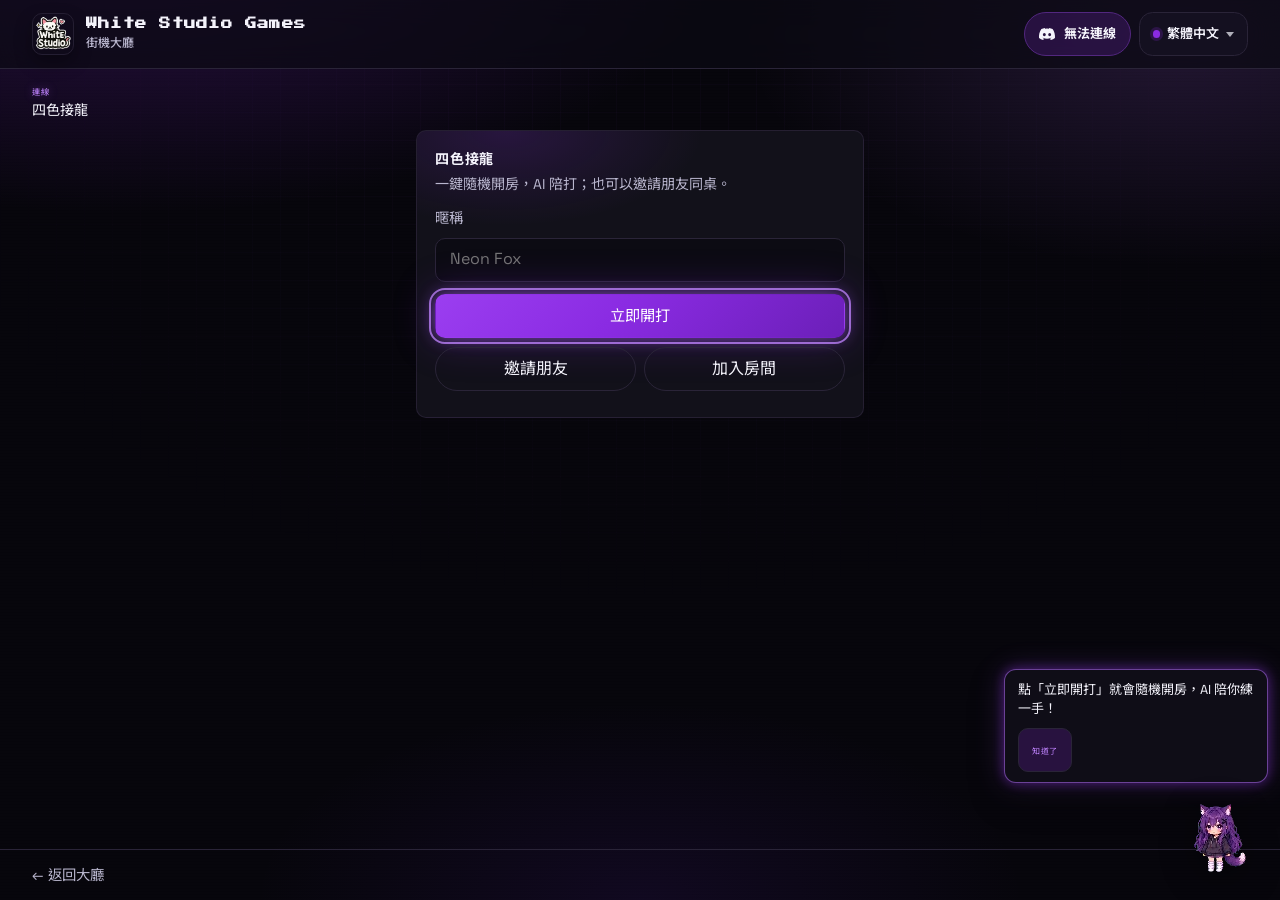
==== commit 1905b607: "Ship shared room-client with reconnect guards and Color Chain DO v2 docs. Bound single-socket reconn" ====
--- a/games/color-chain/index.html
+++ b/games/color-chain/index.html
@@ -16,6 +16,8 @@
     <meta name="viewport" content="width=device-width, initial-scale=1, viewport-fit=cover" />
     <meta name="color-scheme" content="dark" />
     <meta name="ws-api-origin" content="https://api.white-studio.org" />
+    <!-- Rooms: Fly fallback https://rooms.white-studio.org | DO backend https://api.white-studio.org -->
+    <meta name="ws-rooms-origin" content="https://rooms.white-studio.org" />
     <meta
       name="description"
       content="Realtime four-color chain card battles. Challenge +4s, call last card, climb the board — White Studio Games."
@@ -305,7 +307,8 @@
     <script src="/assets/js/site-chrome.js?v=20260803b"></script>
     <script src="/assets/js/leaderboard-ui.js?v=20260802f"></script>
     <script src="/assets/js/naru-pet.js?v=20260802f"></script>
-    <script src="./net.js?v=20260802f"></script>
+    <script src="/assets/js/multiplayer/room-client.js?v=20260806a"></script>
+    <script src="./net.js?v=20260806a"></script>
     <script src="./render.js?v=20260802h"></script>
     <script src="./lobby.js?v=20260802f"></script>
     <script src="./game.js?v=20260802l"></script>
--- a/assets/css/games-chrome.css
+++ b/assets/css/games-chrome.css
@@ -642,6 +642,38 @@
   image-rendering: auto;
 }
 
+.arcade-cabinet--soon {
+  cursor: default;
+  opacity: 0.72;
+  pointer-events: none;
+  border-style: dashed;
+}
+
+.arcade-cabinet--soon::before {
+  opacity: 0.35;
+}
+
+.arcade-cabinet__art--placeholder {
+  display: flex;
+  align-items: center;
+  justify-content: center;
+  aspect-ratio: 428 / 800;
+  width: min(58%, 9.5rem);
+  margin: 0 auto var(--ws-space-2);
+  border-radius: var(--ws-radius-sm);
+  border: 2px dashed var(--ws-border-strong);
+  background: rgba(138, 43, 226, 0.08);
+  filter: none;
+}
+
+.arcade-cabinet__placeholder-label {
+  font-family: var(--ws-font-display, inherit);
+  font-size: clamp(1.75rem, 5vw, 2.25rem);
+  font-weight: 800;
+  letter-spacing: 0.08em;
+  color: var(--ws-text-muted);
+}
+
 a.arcade-cabinet:hover,
 .arcade-cabinet:hover {
   border-color: var(--ws-border-strong);
